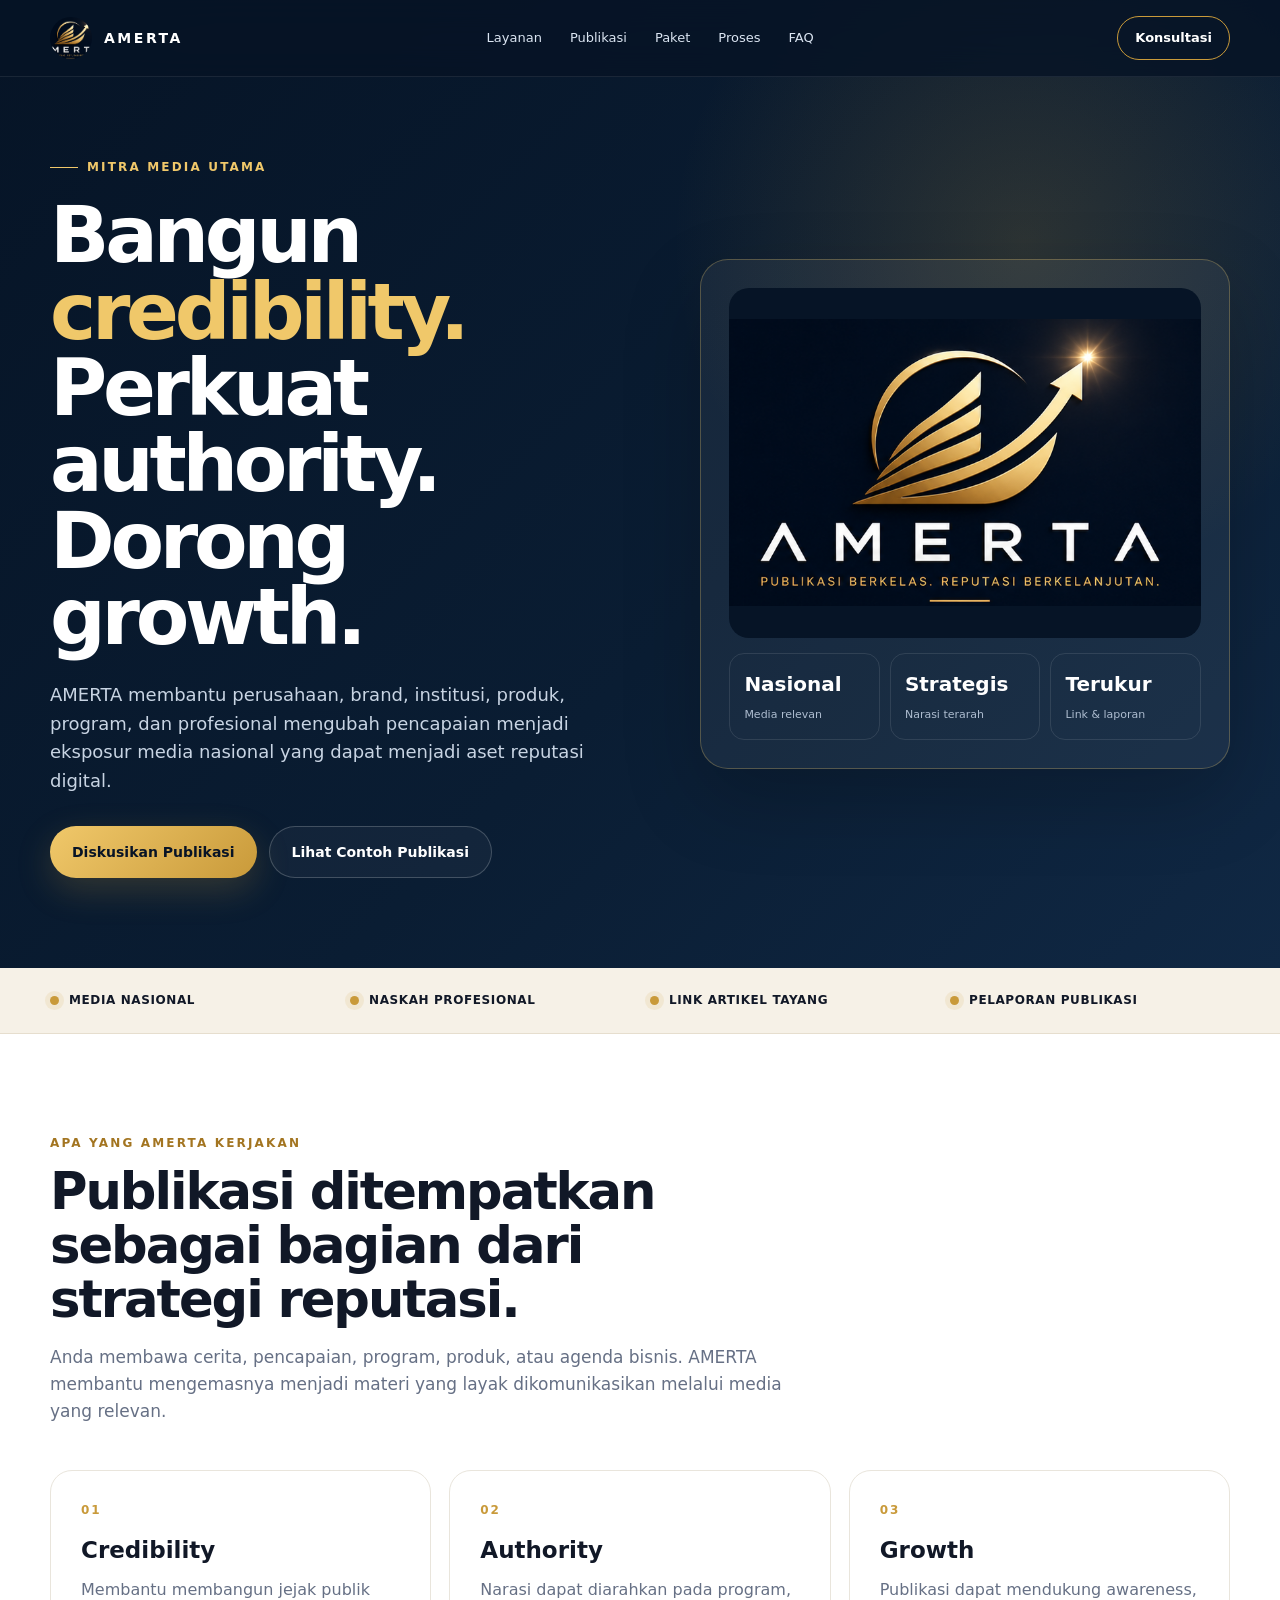
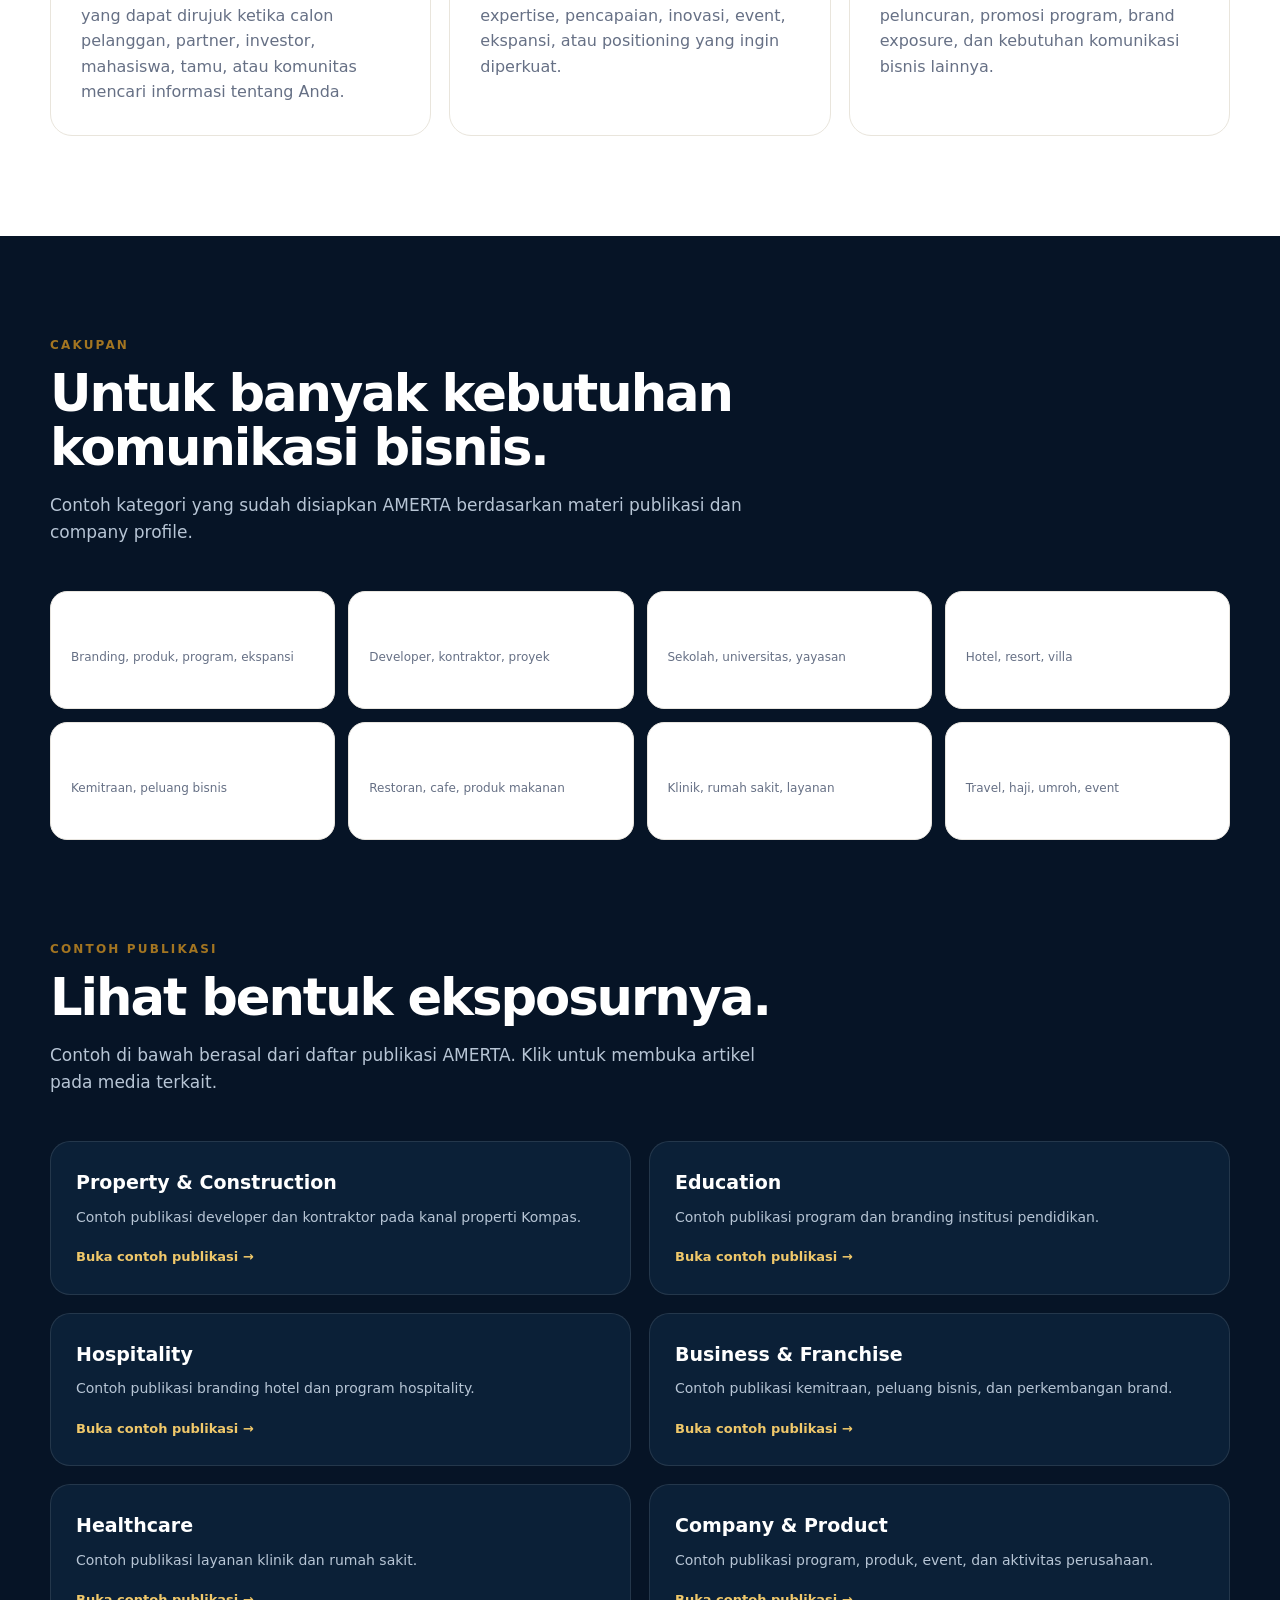
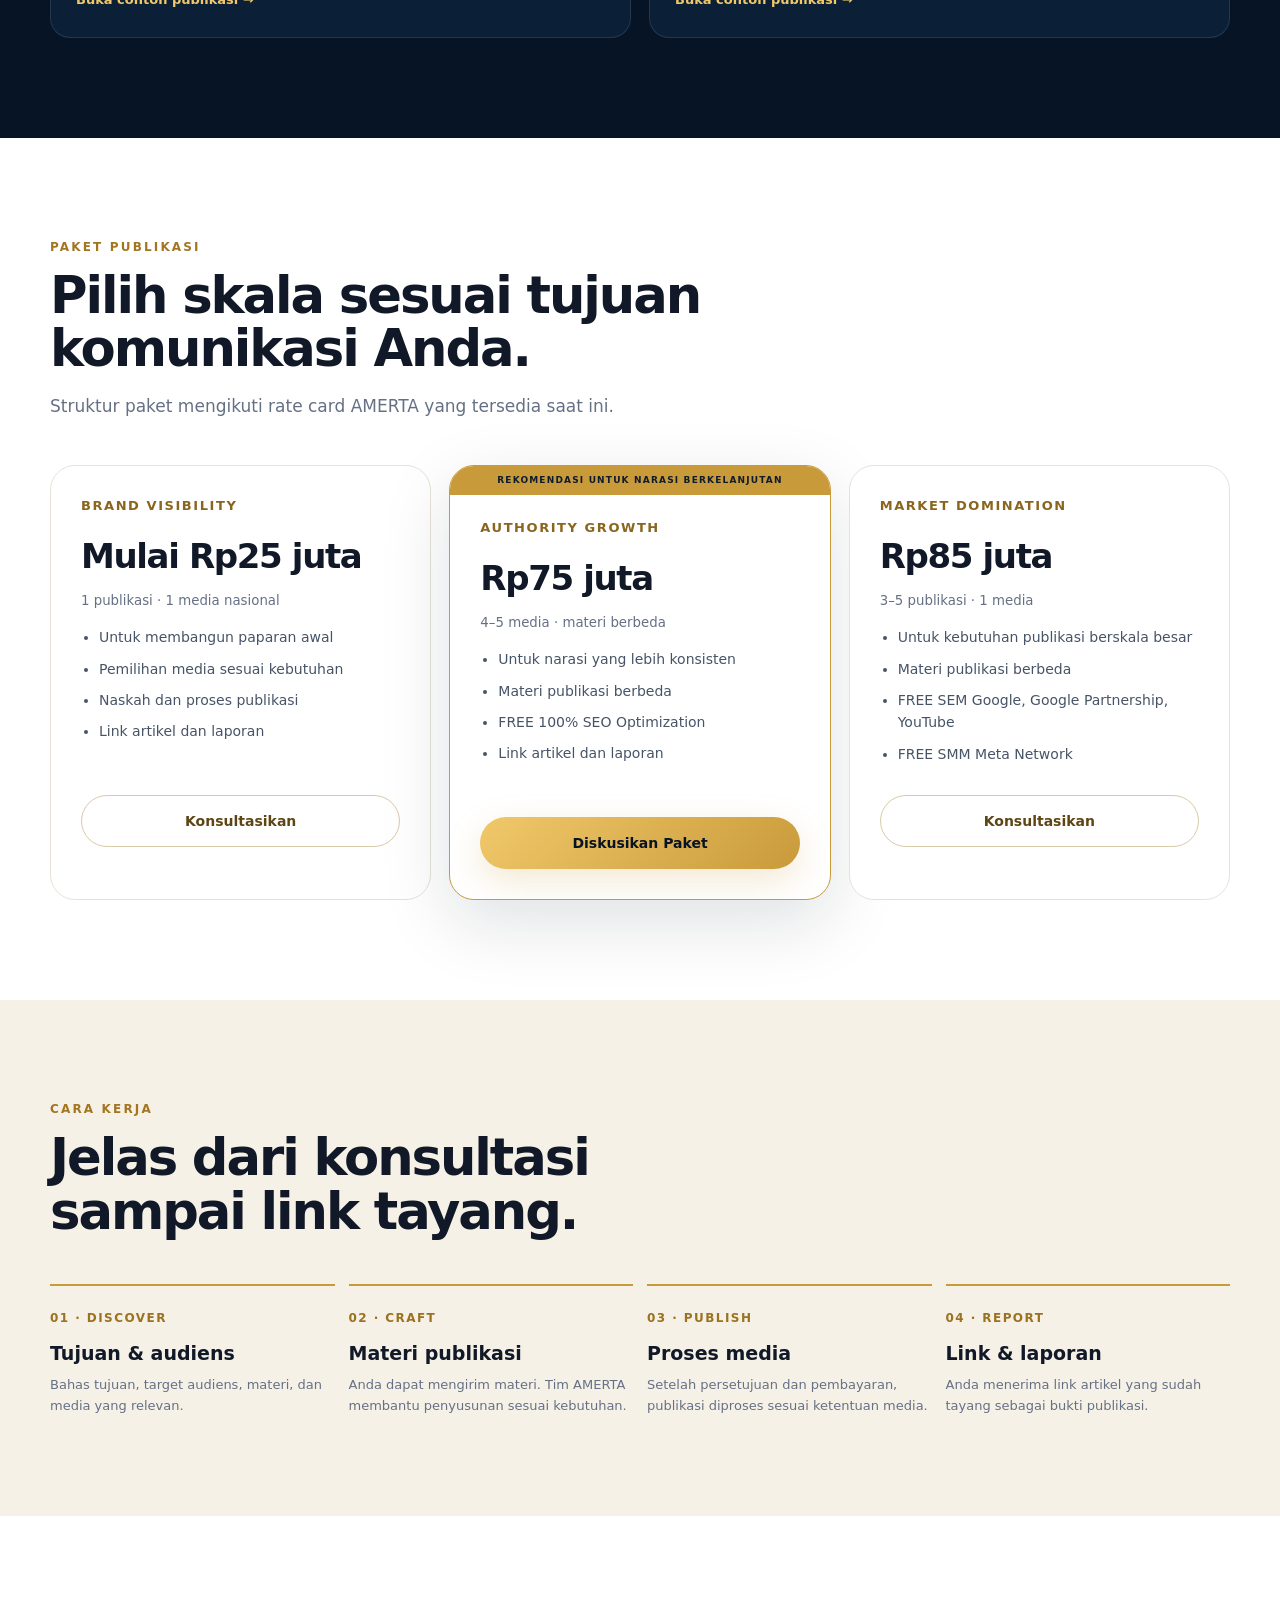
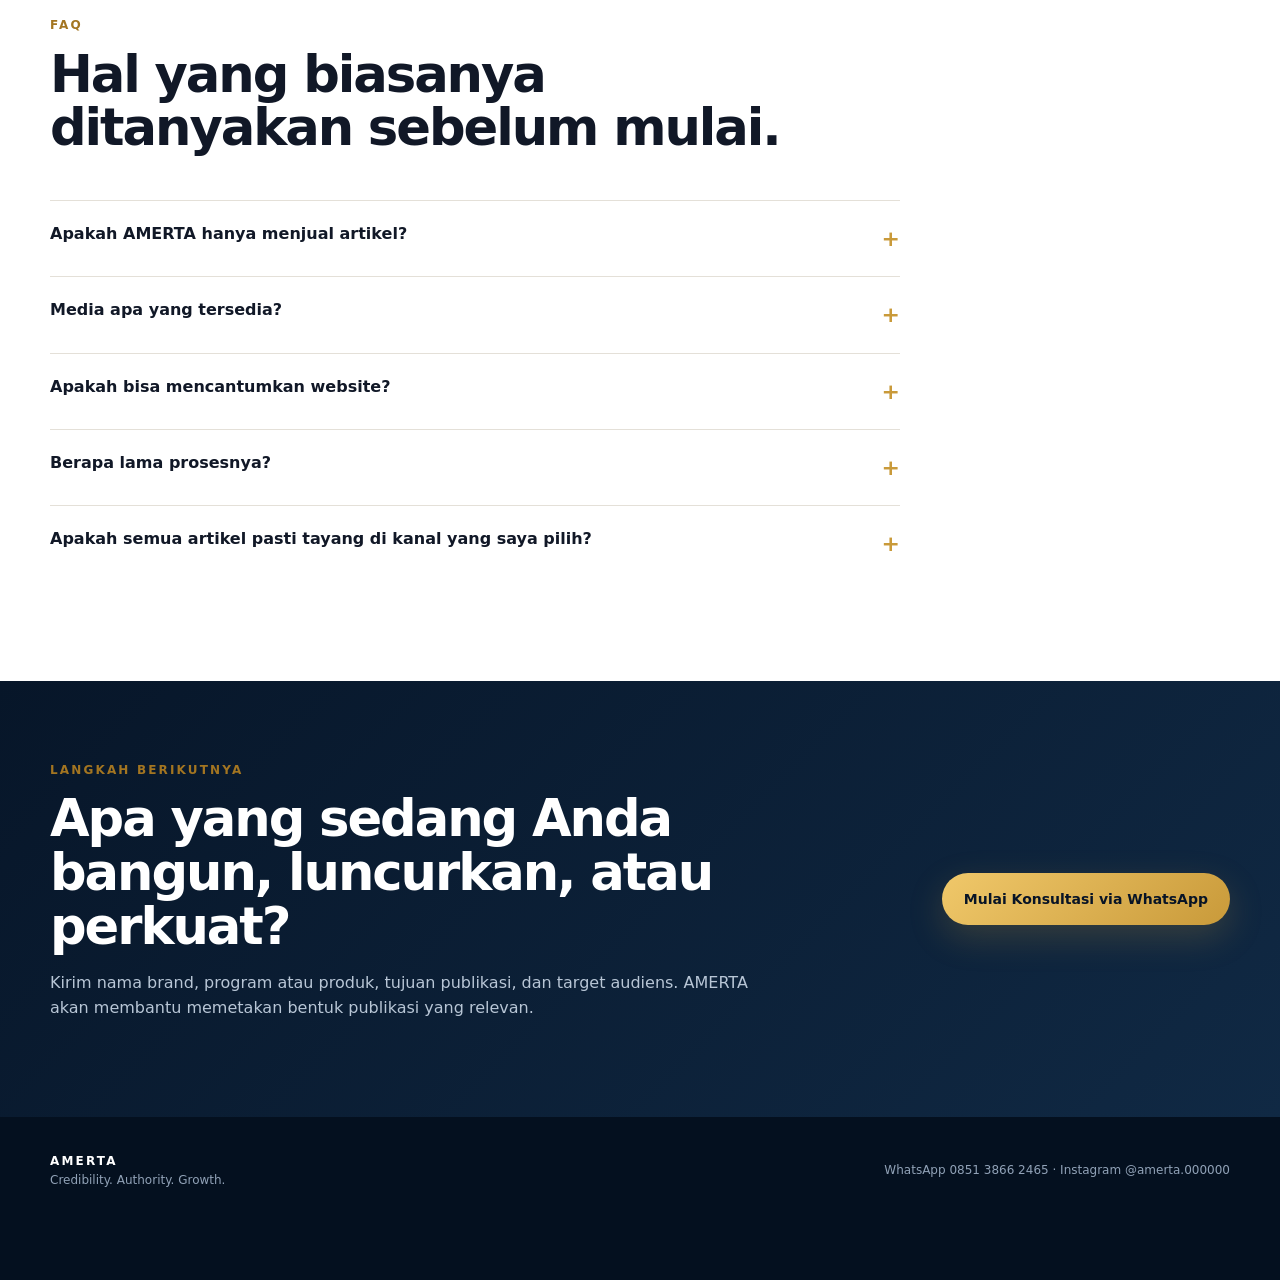
==== index.html @ 13a8c9bc "Update index.html" ====
<!doctype html>
<html lang="id">
<head>
  <meta charset="utf-8">
  <meta name="viewport" content="width=device-width, initial-scale=1">
  <meta name="theme-color" content="#061426">
  <meta name="description" content="AMERTA membantu perusahaan, brand, institusi, dan profesional membangun credibility, authority, dan growth melalui publikasi strategis di media nasional.">
  <title>AMERTA | Credibility. Authority. Growth.</title>
  <link rel="icon" href="/public/amerta-logo.png">
  <style>
    :root{
      --navy:#061426; --navy2:#0a1d33; --gold:#c99a3a; --gold2:#f0c86a;
      --cream:#f6f1e7; --white:#fff; --ink:#111827; --muted:#667085;
      --line:rgba(201,154,58,.25); --shadow:0 22px 70px rgba(6,20,38,.13);
      --radius:22px; --max:1180px;
    }
    *{box-sizing:border-box}
    html{scroll-behavior:smooth}
    body{margin:0;font-family:Inter,ui-sans-serif,system-ui,-apple-system,BlinkMacSystemFont,"Segoe UI",sans-serif;color:var(--ink);background:#fff;line-height:1.6}
    a{text-decoration:none;color:inherit}
    img{max-width:100%;display:block}
    .container{width:min(calc(100% - 40px),var(--max));margin:auto}
    .nav{position:fixed;z-index:50;top:0;left:0;right:0;background:rgba(6,20,38,.84);backdrop-filter:blur(16px);border-bottom:1px solid rgba(255,255,255,.08)}
    .navin{height:76px;display:flex;align-items:center;justify-content:space-between}
    .brand{display:flex;align-items:center;gap:12px;color:#fff;font-weight:800;letter-spacing:.18em;font-size:14px}
    .brand img{width:42px;height:42px;object-fit:cover;object-position:center;border-radius:50%}
    .navlinks{display:flex;gap:28px;color:#dbe5f2;font-size:13px}
    .navlinks a:hover{color:var(--gold2)}
    .navcta{padding:11px 17px;border:1px solid var(--gold);color:#fff;border-radius:999px;font-size:13px;font-weight:700}
    .hero{padding:150px 0 90px;background:
      radial-gradient(circle at 80% 25%,rgba(201,154,58,.18),transparent 28%),
      linear-gradient(135deg,#061426 0%,#0a1d33 58%,#102844 100%);color:#fff;overflow:hidden}
    .hero-grid{display:grid;grid-template-columns:1.05fr .95fr;gap:65px;align-items:center}
    .eyebrow{display:inline-flex;align-items:center;gap:9px;color:var(--gold2);font-size:12px;letter-spacing:.18em;text-transform:uppercase;font-weight:800}
    .eyebrow:before{content:"";width:28px;height:1px;background:var(--gold2)}
    h1{font-size:clamp(44px,6.2vw,78px);line-height:.98;letter-spacing:-.055em;margin:20px 0 25px;max-width:780px}
    .hero h1 span{color:var(--gold2)}
    .lead{font-size:18px;color:#c8d4e3;max-width:650px;margin:0 0 30px}
    .actions{display:flex;flex-wrap:wrap;gap:12px}
    .btn{display:inline-flex;align-items:center;justify-content:center;min-height:52px;padding:0 22px;border-radius:999px;font-weight:800;font-size:14px;transition:.2s transform,.2s box-shadow}
    .btn:hover{transform:translateY(-2px)}
    .btn-gold{background:linear-gradient(135deg,#f0c86a,#c99a3a);color:#081426;box-shadow:0 12px 35px rgba(201,154,58,.22)}
    .btn-outline{border:1px solid rgba(255,255,255,.2);color:#fff;background:rgba(255,255,255,.04)}
    .hero-card{border:1px solid rgba(240,200,106,.28);background:rgba(255,255,255,.055);border-radius:28px;padding:28px;box-shadow:0 30px 80px rgba(0,0,0,.2)}
    .hero-card img{width:100%;height:350px;object-fit:contain;object-position:center;border-radius:20px;background:#061426}
    .mini-proof{display:grid;grid-template-columns:repeat(3,1fr);gap:10px;margin-top:15px}
    .mini-proof div{border:1px solid rgba(255,255,255,.1);border-radius:15px;padding:14px}
    .mini-proof strong{display:block;font-size:20px;color:#fff}
    .mini-proof span{font-size:11px;color:#aebdd0}
    .trust{background:var(--cream);border-bottom:1px solid #e6dece}
    .trustin{display:grid;grid-template-columns:repeat(4,1fr);gap:20px;padding:23px 0}
    .trustitem{display:flex;gap:10px;align-items:center;font-size:12px;font-weight:800;letter-spacing:.05em;text-transform:uppercase}
    .dot{width:9px;height:9px;border-radius:50%;background:var(--gold);box-shadow:0 0 0 5px rgba(201,154,58,.12)}
    section{padding:100px 0}
    .section-head{max-width:740px;margin-bottom:45px}
    .kicker{font-size:12px;color:#a37521;letter-spacing:.18em;text-transform:uppercase;font-weight:900}
    h2{font-size:clamp(34px,4vw,56px);line-height:1.05;letter-spacing:-.04em;margin:12px 0 16px}
    .section-head p{color:var(--muted);font-size:17px}
    .dark{background:var(--navy);color:#fff}
    .dark .section-head p{color:#b7c5d5}
    .pillars{display:grid;grid-template-columns:repeat(3,1fr);gap:18px}
    .pillar{padding:30px;border:1px solid #e9e5dc;border-radius:var(--radius);background:#fff}
    .dark .pillar{background:#0b2037;border-color:rgba(255,255,255,.09)}
    .num{font-size:12px;color:var(--gold);font-weight:900;letter-spacing:.16em}
    .pillar h3{font-size:23px;margin:12px 0 8px}
    .pillar p{color:var(--muted);margin:0}
    .dark .pillar p{color:#b7c5d5}
    .sector-grid{display:grid;grid-template-columns:repeat(4,1fr);gap:13px}
    .sector{padding:20px;border:1px solid #e8e5df;border-radius:17px;background:#fff;min-height:118px}
    .sector strong{display:block;margin-bottom:5px}
    .sector span{font-size:12px;color:var(--muted)}
    .proof-grid{display:grid;grid-template-columns:1fr 1fr;gap:18px}
    .proof{border:1px solid rgba(255,255,255,.1);background:#0b2037;border-radius:20px;padding:25px}
    .proof h3{margin:0 0 8px;font-size:19px}
    .proof p{color:#b7c5d5;font-size:14px;margin:0 0 15px}
    .proof a{color:var(--gold2);font-size:13px;font-weight:800}
    .package-grid{display:grid;grid-template-columns:repeat(3,1fr);gap:18px;align-items:stretch}
    .package{border:1px solid #e6e2d8;border-radius:25px;padding:30px;background:#fff;position:relative;overflow:hidden}
    .package.featured{border:1px solid var(--gold);box-shadow:var(--shadow)}
    .package.featured:before{content:"REKOMENDASI UNTUK NARASI BERKELANJUTAN";position:absolute;top:0;right:0;left:0;text-align:center;background:var(--gold);color:#101c2c;padding:7px;font-size:9px;letter-spacing:.13em;font-weight:900}
    .package.featured .package-top{padding-top:22px}
    .package-name{font-size:13px;font-weight:900;letter-spacing:.12em;text-transform:uppercase;color:#8a651d}
    .price{font-size:34px;font-weight:900;letter-spacing:-.04em;margin:12px 0 3px}
    .package small{color:var(--muted)}
    .package ul{padding-left:18px;color:#475467;font-size:14px;min-height:155px}
    .package li{margin:9px 0}
    .package .btn{width:100%}
    .process{display:grid;grid-template-columns:repeat(4,1fr);gap:14px}
    .step{border-top:2px solid var(--gold);padding-top:18px}
    .step b{font-size:12px;color:#9b721f;letter-spacing:.12em}
    .step h3{font-size:19px;margin:9px 0 6px}
    .step p{font-size:13px;color:var(--muted);margin:0}
    .faq{max-width:850px}
    details{border-top:1px solid #e4e0d8;padding:20px 0}
    summary{cursor:pointer;font-weight:800;list-style:none;display:flex;justify-content:space-between;gap:20px}
    summary:after{content:"+";color:var(--gold);font-size:22px}
    details[open] summary:after{content:"−"}
    details p{color:var(--muted);font-size:14px;max-width:760px}
    .cta{padding:80px 0;background:linear-gradient(135deg,#071629,#102944);color:#fff}
    .cta-box{display:flex;justify-content:space-between;gap:30px;align-items:center}
    .cta h2{max-width:720px;margin-bottom:10px}
    .cta p{color:#b8c6d6;max-width:700px}
    footer{background:#04101f;color:#91a2b7;padding:35px 0 90px;font-size:12px}
    .footerin{display:flex;justify-content:space-between;gap:20px;align-items:center}
    .footer-brand{color:#fff;font-weight:900;letter-spacing:.18em}
    .mobile-cta{display:none}
    @media(max-width:900px){
      .navlinks{display:none}.hero-grid{grid-template-columns:1fr}.hero-card{max-width:650px}
      .trustin{grid-template-columns:repeat(2,1fr)}.pillars,.package-grid{grid-template-columns:1fr}
      .sector-grid{grid-template-columns:repeat(2,1fr)}.process{grid-template-columns:repeat(2,1fr)}
      .proof-grid{grid-template-columns:1fr}.cta-box{display:block}.cta .btn{margin-top:18px}
      .mobile-cta{display:flex;position:fixed;bottom:14px;left:14px;right:14px;z-index:60}
      .mobile-cta .btn{width:100%}.navcta{display:none}
    }
    @media(max-width:520px){
      .container{width:min(calc(100% - 28px),var(--max))}.hero{padding-top:125px}
      h1{font-size:45px}.lead{font-size:16px}.trustin,.sector-grid,.process{grid-template-columns:1fr}
      section{padding:75px 0}.mini-proof{grid-template-columns:1fr}.hero-card img{height:270px}
    }
  </style>
</head>
<body>
  <header class="nav">
    <div class="container navin">
      <a class="brand" href="#top"><img src="/public/amerta-logo.png" alt="AMERTA">AMERTA</a>
      <nav class="navlinks">
        <a href="#layanan">Layanan</a><a href="#bukti">Publikasi</a><a href="#paket">Paket</a><a href="#proses">Proses</a><a href="#faq">FAQ</a>
      </nav>
      <a class="navcta" href="https://wa.me/6285138662465?text=Halo%20AMERTA%2C%20saya%20ingin%20konsultasi%20publikasi." target="_blank" rel="noopener">Konsultasi</a>
    </div>
  </header>

  <main id="top">
    <section class="hero">
      <div class="container hero-grid">
        <div>
          <div class="eyebrow">Mitra Media Utama</div>
          <h1>Bangun <span>credibility.</span><br>Perkuat authority.<br>Dorong growth.</h1>
          <p class="lead">AMERTA membantu perusahaan, brand, institusi, produk, program, dan profesional mengubah pencapaian menjadi eksposur media nasional yang dapat menjadi aset reputasi digital.</p>
          <div class="actions">
            <a class="btn btn-gold" href="https://wa.me/6285138662465?text=Halo%20AMERTA%2C%20saya%20ingin%20mendiskusikan%20kebutuhan%20publikasi%20kami." target="_blank" rel="noopener">Diskusikan Publikasi</a>
            <a class="btn btn-outline" href="#bukti">Lihat Contoh Publikasi</a>
          </div>
        </div>
        <div class="hero-card">
          <img src="/public/amerta-logo.png" alt="Logo AMERTA">
          <div class="mini-proof">
            <div><strong>Nasional</strong><span>Media relevan</span></div>
            <div><strong>Strategis</strong><span>Narasi terarah</span></div>
            <div><strong>Terukur</strong><span>Link & laporan</span></div>
          </div>
        </div>
      </div>
    </section>

    <div class="trust">
      <div class="container trustin">
        <div class="trustitem"><span class="dot"></span>Media nasional</div>
        <div class="trustitem"><span class="dot"></span>Naskah profesional</div>
        <div class="trustitem"><span class="dot"></span>Link artikel tayang</div>
        <div class="trustitem"><span class="dot"></span>Pelaporan publikasi</div>
      </div>
    </div>

    <section id="layanan">
      <div class="container">
        <div class="section-head">
          <div class="kicker">Apa yang AMERTA kerjakan</div>
          <h2>Publikasi ditempatkan sebagai bagian dari strategi reputasi.</h2>
          <p>Anda membawa cerita, pencapaian, program, produk, atau agenda bisnis. AMERTA membantu mengemasnya menjadi materi yang layak dikomunikasikan melalui media yang relevan.</p>
        </div>
        <div class="pillars">
          <article class="pillar"><div class="num">01</div><h3>Credibility</h3><p>Membantu membangun jejak publik yang dapat dirujuk ketika calon pelanggan, partner, investor, mahasiswa, tamu, atau komunitas mencari informasi tentang Anda.</p></article>
          <article class="pillar"><div class="num">02</div><h3>Authority</h3><p>Narasi dapat diarahkan pada program, expertise, pencapaian, inovasi, event, ekspansi, atau positioning yang ingin diperkuat.</p></article>
          <article class="pillar"><div class="num">03</div><h3>Growth</h3><p>Publikasi dapat mendukung awareness, peluncuran, promosi program, brand exposure, dan kebutuhan komunikasi bisnis lainnya.</p></article>
        </div>
      </div>
    </section>

    <section class="dark">
      <div class="container">
        <div class="section-head">
          <div class="kicker">Cakupan</div>
          <h2>Untuk banyak kebutuhan komunikasi bisnis.</h2>
          <p>Contoh kategori yang sudah disiapkan AMERTA berdasarkan materi publikasi dan company profile.</p>
        </div>
        <div class="sector-grid">
          <div class="sector"><strong>Perusahaan & Brand</strong><span>Branding, produk, program, ekspansi</span></div>
          <div class="sector"><strong>Properti</strong><span>Developer, kontraktor, proyek</span></div>
          <div class="sector"><strong>Pendidikan</strong><span>Sekolah, universitas, yayasan</span></div>
          <div class="sector"><strong>Hospitality</strong><span>Hotel, resort, villa</span></div>
          <div class="sector"><strong>Franchise</strong><span>Kemitraan, peluang bisnis</span></div>
          <div class="sector"><strong>F&B</strong><span>Restoran, cafe, produk makanan</span></div>
          <div class="sector"><strong>Healthcare</strong><span>Klinik, rumah sakit, layanan</span></div>
          <div class="sector"><strong>Travel & Organizer</strong><span>Travel, haji, umroh, event</span></div>
        </div>
      </div>
    </section>

    <section id="bukti" class="dark" style="padding-top:0">
      <div class="container">
        <div class="section-head">
          <div class="kicker">Contoh publikasi</div>
          <h2>Lihat bentuk eksposurnya.</h2>
          <p>Contoh di bawah berasal dari daftar publikasi AMERTA. Klik untuk membuka artikel pada media terkait.</p>
        </div>
        <div class="proof-grid">
          <article class="proof"><h3>Property & Construction</h3><p>Contoh publikasi developer dan kontraktor pada kanal properti Kompas.</p><a href="https://www.kompas.com/properti/read/2026/05/18/160000521/hk-bangun-rsud-di-kota-tual-maluku-usung-konsep-modern-minimalis" target="_blank" rel="noopener">Buka contoh publikasi →</a></article>
          <article class="proof"><h3>Education</h3><p>Contoh publikasi program dan branding institusi pendidikan.</p><a href="https://www.kompas.com/edu/read/2026/07/28/155249571/siapkan-talenta-digital-masa-depan-binus-university-perluas-program-ai-ke" target="_blank" rel="noopener">Buka contoh publikasi →</a></article>
          <article class="proof"><h3>Hospitality</h3><p>Contoh publikasi branding hotel dan program hospitality.</p><a href="https://travel.kompas.com/read/2026/05/10/155137527/pengalaman-staycation-di-mercure-jakarta-grogol-tarif-rp-780000-an" target="_blank" rel="noopener">Buka contoh publikasi →</a></article>
          <article class="proof"><h3>Business & Franchise</h3><p>Contoh publikasi kemitraan, peluang bisnis, dan perkembangan brand.</p><a href="https://biz.kompas.com/read/2025/11/07/125817528/lion-parcel-buka-kemitraan-untuk-calon-pengusaha-logistik" target="_blank" rel="noopener">Buka contoh publikasi →</a></article>
          <article class="proof"><h3>Healthcare</h3><p>Contoh publikasi layanan klinik dan rumah sakit.</p><a href="https://health.kompas.com/read/2026/05/15/202117268/dentalogy-surabaya-sediakan-layanan-gigi-lengkap-berteknologi-modern" target="_blank" rel="noopener">Buka contoh publikasi →</a></article>
          <article class="proof"><h3>Company & Product</h3><p>Contoh publikasi program, produk, event, dan aktivitas perusahaan.</p><a href="https://www.kompas.com/homey/read/2026/05/26/155512476/modena-resmikan-lima-gerai-home-center" target="_blank" rel="noopener">Buka contoh publikasi →</a></article>
        </div>
      </div>
    </section>

    <section id="paket">
      <div class="container">
        <div class="section-head">
          <div class="kicker">Paket publikasi</div>
          <h2>Pilih skala sesuai tujuan komunikasi Anda.</h2>
          <p>Struktur paket mengikuti rate card AMERTA yang tersedia saat ini.</p>
        </div>
        <div class="package-grid">
          <article class="package">
            <div class="package-top"><div class="package-name">Brand Visibility</div><div class="price">Mulai Rp25 juta</div><small>1 publikasi · 1 media nasional</small></div>
            <ul><li>Untuk membangun paparan awal</li><li>Pemilihan media sesuai kebutuhan</li><li>Naskah dan proses publikasi</li><li>Link artikel dan laporan</li></ul>
            <a class="btn btn-outline" style="border-color:#d9caa9;color:#5e4515" href="https://wa.me/6285138662465?text=Saya%20tertarik%20Brand%20Visibility." target="_blank" rel="noopener">Konsultasikan</a>
          </article>
          <article class="package featured">
            <div class="package-top"><div class="package-name">Authority Growth</div><div class="price">Rp75 juta</div><small>4–5 media · materi berbeda</small></div>
            <ul><li>Untuk narasi yang lebih konsisten</li><li>Materi publikasi berbeda</li><li>FREE 100% SEO Optimization</li><li>Link artikel dan laporan</li></ul>
            <a class="btn btn-gold" href="https://wa.me/6285138662465?text=Saya%20tertarik%20Authority%20Growth." target="_blank" rel="noopener">Diskusikan Paket</a>
          </article>
          <article class="package">
            <div class="package-top"><div class="package-name">Market Domination</div><div class="price">Rp85 juta</div><small>3–5 publikasi · 1 media</small></div>
            <ul><li>Untuk kebutuhan publikasi berskala besar</li><li>Materi publikasi berbeda</li><li>FREE SEM Google, Google Partnership, YouTube</li><li>FREE SMM Meta Network</li></ul>
            <a class="btn btn-outline" style="border-color:#d9caa9;color:#5e4515" href="https://wa.me/6285138662465?text=Saya%20tertarik%20Market%20Domination." target="_blank" rel="noopener">Konsultasikan</a>
          </article>
        </div>
      </div>
    </section>

    <section id="proses" style="background:var(--cream)">
      <div class="container">
        <div class="section-head">
          <div class="kicker">Cara kerja</div>
          <h2>Jelas dari konsultasi sampai link tayang.</h2>
        </div>
        <div class="process">
          <div class="step"><b>01 · DISCOVER</b><h3>Tujuan & audiens</h3><p>Bahas tujuan, target audiens, materi, dan media yang relevan.</p></div>
          <div class="step"><b>02 · CRAFT</b><h3>Materi publikasi</h3><p>Anda dapat mengirim materi. Tim AMERTA membantu penyusunan sesuai kebutuhan.</p></div>
          <div class="step"><b>03 · PUBLISH</b><h3>Proses media</h3><p>Setelah persetujuan dan pembayaran, publikasi diproses sesuai ketentuan media.</p></div>
          <div class="step"><b>04 · REPORT</b><h3>Link & laporan</h3><p>Anda menerima link artikel yang sudah tayang sebagai bukti publikasi.</p></div>
        </div>
      </div>
    </section>

    <section id="faq">
      <div class="container">
        <div class="section-head">
          <div class="kicker">FAQ</div>
          <h2>Hal yang biasanya ditanyakan sebelum mulai.</h2>
        </div>
        <div class="faq">
          <details><summary>Apakah AMERTA hanya menjual artikel?</summary><p>AMERTA memosisikan publikasi sebagai bagian dari komunikasi reputasi. Materinya dapat berupa branding, program, produk, event, pencapaian, informasi institusi, promosi, atau kebutuhan komunikasi lain yang sesuai ketentuan media.</p></details>
          <details><summary>Media apa yang tersedia?</summary><p>Daftar AMERTA mencakup jaringan media nasional seperti Kompas, Kontan, Tribun, Sonora, dan berbagai kanal tematik. Pemilihan media mengikuti kebutuhan bisnis, target audiens, serta ketentuan media.</p></details>
          <details><summary>Apakah bisa mencantumkan website?</summary><p>Bisa menyertakan website sesuai ketentuan media masing-masing.</p></details>
          <details><summary>Berapa lama prosesnya?</summary><p>Materi artikel dari klien tercantum 1–7 hari kerja pada ketentuan AMERTA. Jika penyusunan dilakukan oleh AMERTA, waktunya mengikuti antrean dan kebutuhan materi.</p></details>
          <details><summary>Apakah semua artikel pasti tayang di kanal yang saya pilih?</summary><p>Publikasi mengikuti kesepakatan, ketersediaan, dan ketentuan media. Untuk Kompas.com, penempatan kanal mengikuti ketentuan media, termasuk kanal bisnis, tekno, advertorial, dan kanal terkait.</p></details>
        </div>
      </div>
    </section>

    <section class="cta">
      <div class="container cta-box">
        <div>
          <div class="kicker">Langkah berikutnya</div>
          <h2>Apa yang sedang Anda bangun, luncurkan, atau perkuat?</h2>
          <p>Kirim nama brand, program atau produk, tujuan publikasi, dan target audiens. AMERTA akan membantu memetakan bentuk publikasi yang relevan.</p>
        </div>
        <a class="btn btn-gold" href="https://wa.me/6285138662465?text=Halo%20AMERTA%2C%20saya%20ingin%20memetakan%20kebutuhan%20publikasi.%20Berikut%20detailnya%3A" target="_blank" rel="noopener">Mulai Konsultasi via WhatsApp</a>
      </div>
    </section>
  </main>

  <footer>
    <div class="container footerin">
      <div><div class="footer-brand">AMERTA</div><div>Credibility. Authority. Growth.</div></div>
      <div>WhatsApp 0851 3866 2465 · Instagram @amerta.000000</div>
    </div>
  </footer>

  <div class="mobile-cta"><a class="btn btn-gold" href="https://wa.me/6285138662465?text=Halo%20AMERTA%2C%20saya%20ingin%20konsultasi%20publikasi." target="_blank" rel="noopener">Konsultasi Publikasi via WhatsApp</a></div>
</body>
</html>
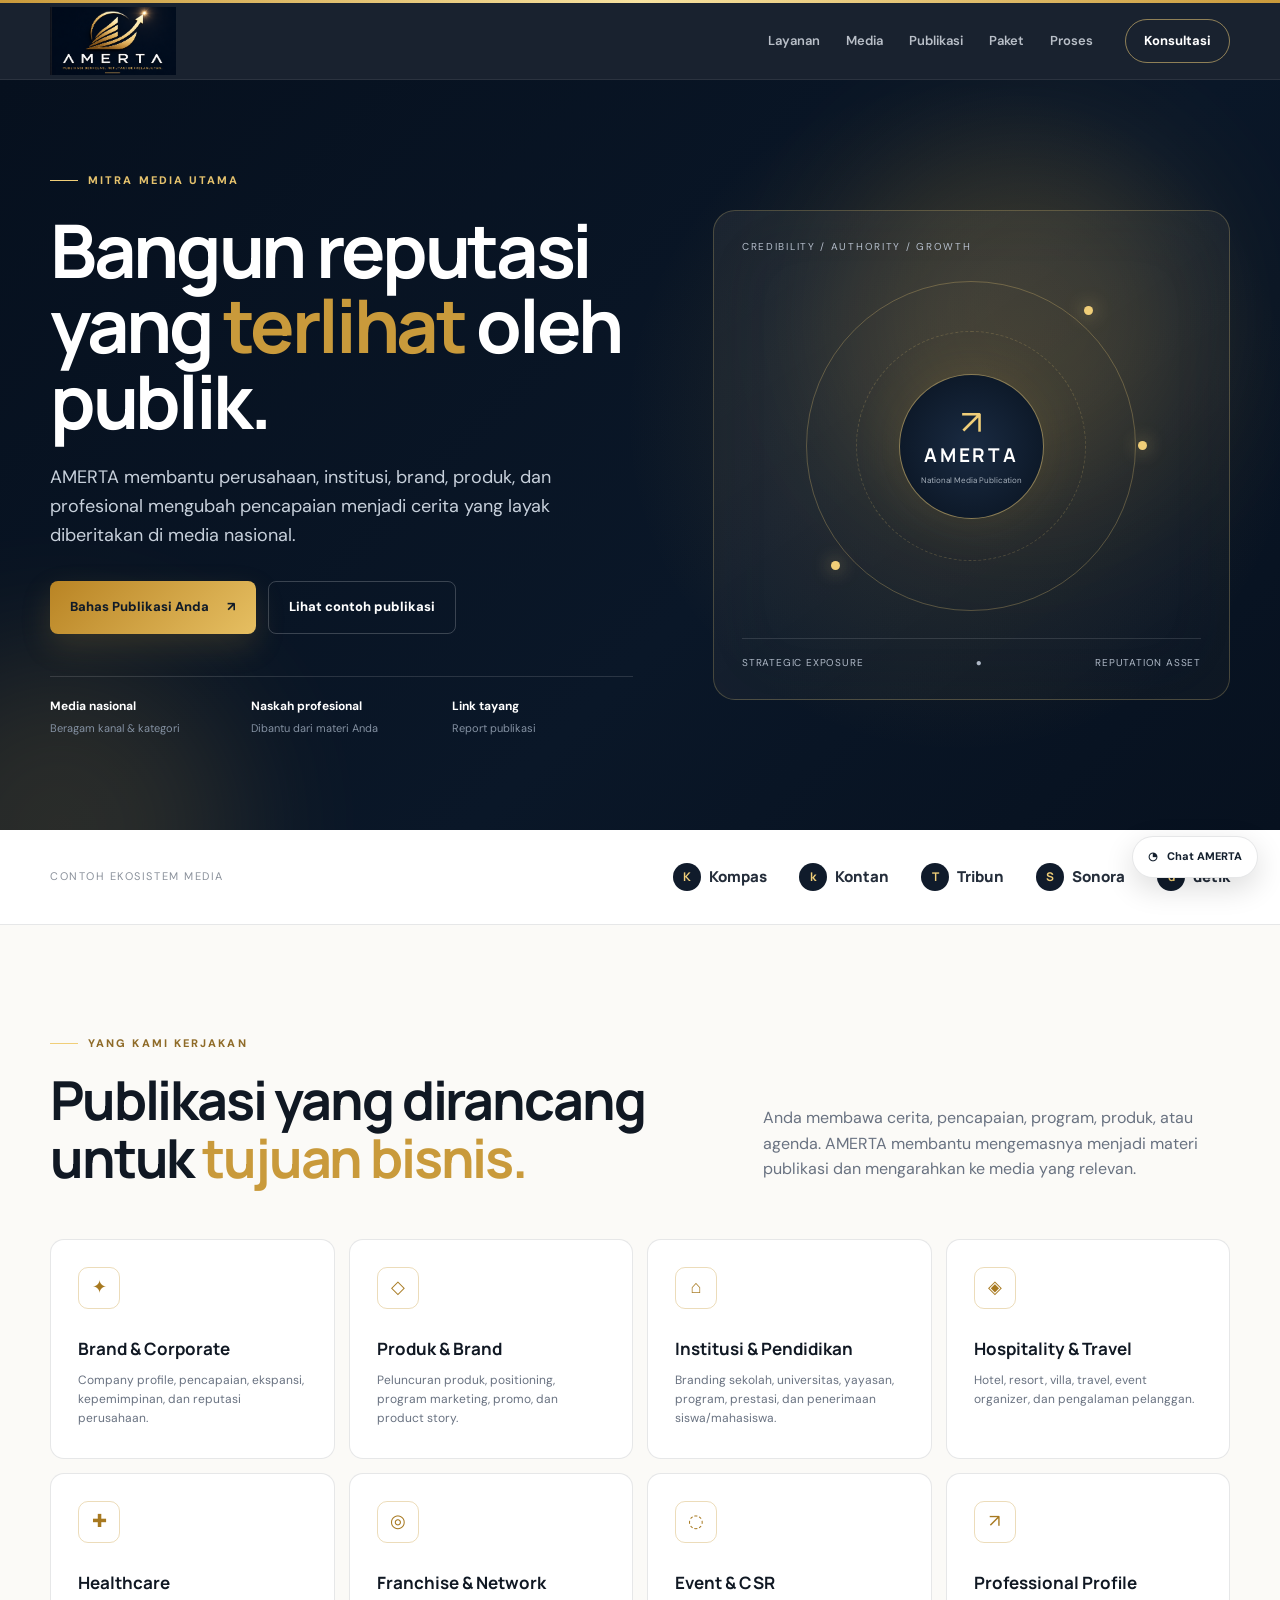
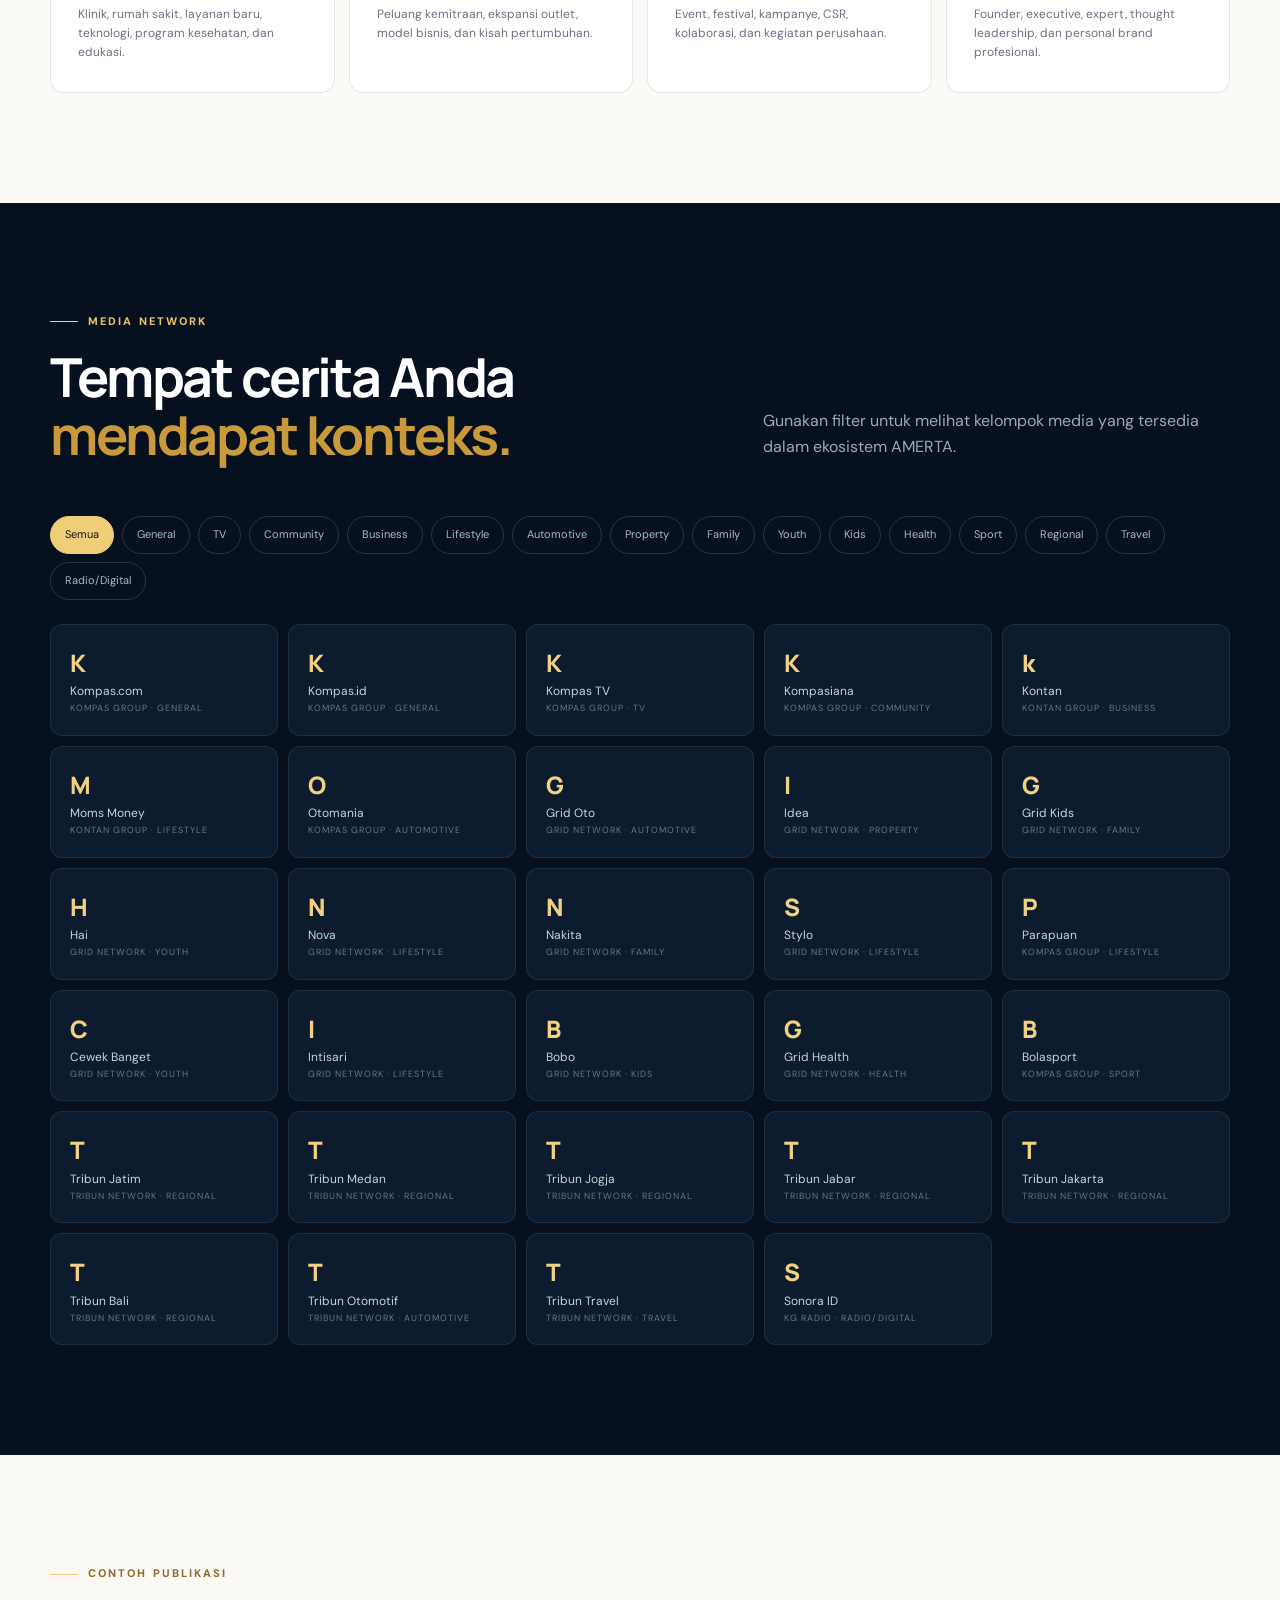
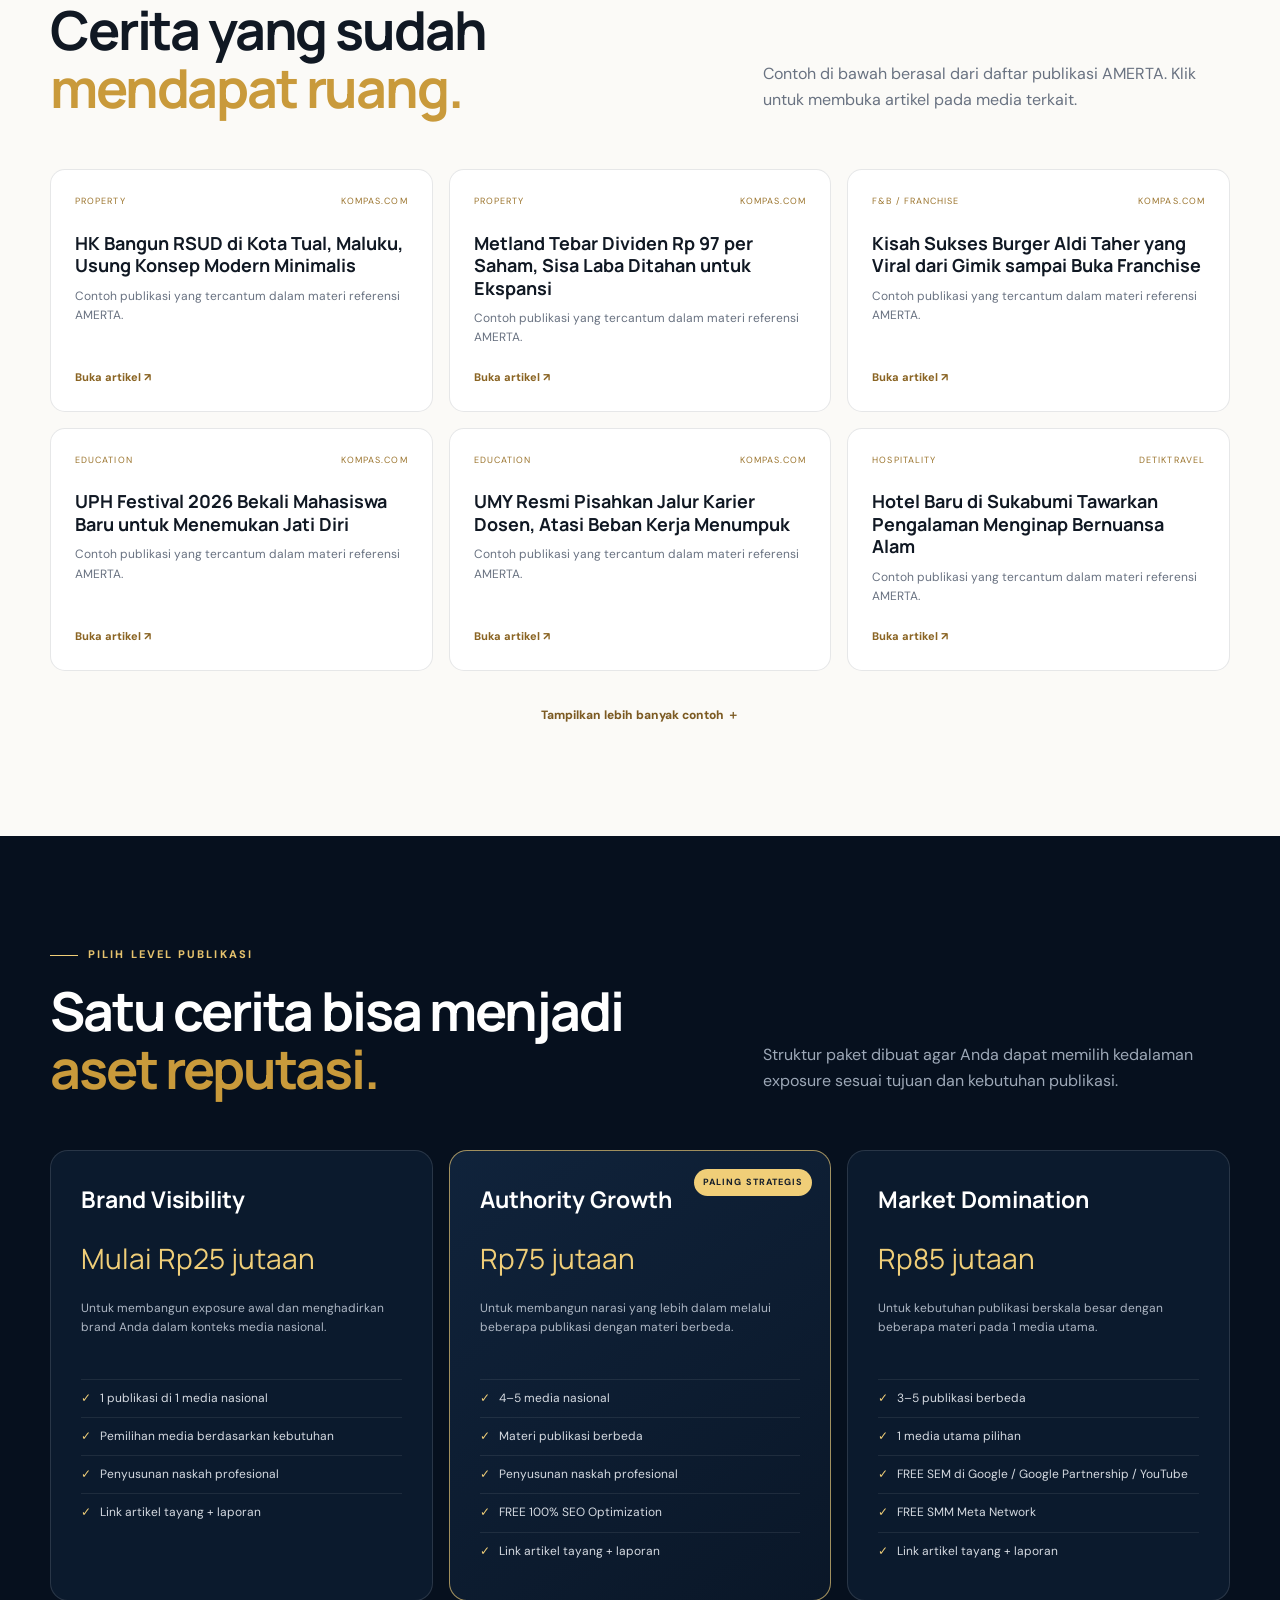
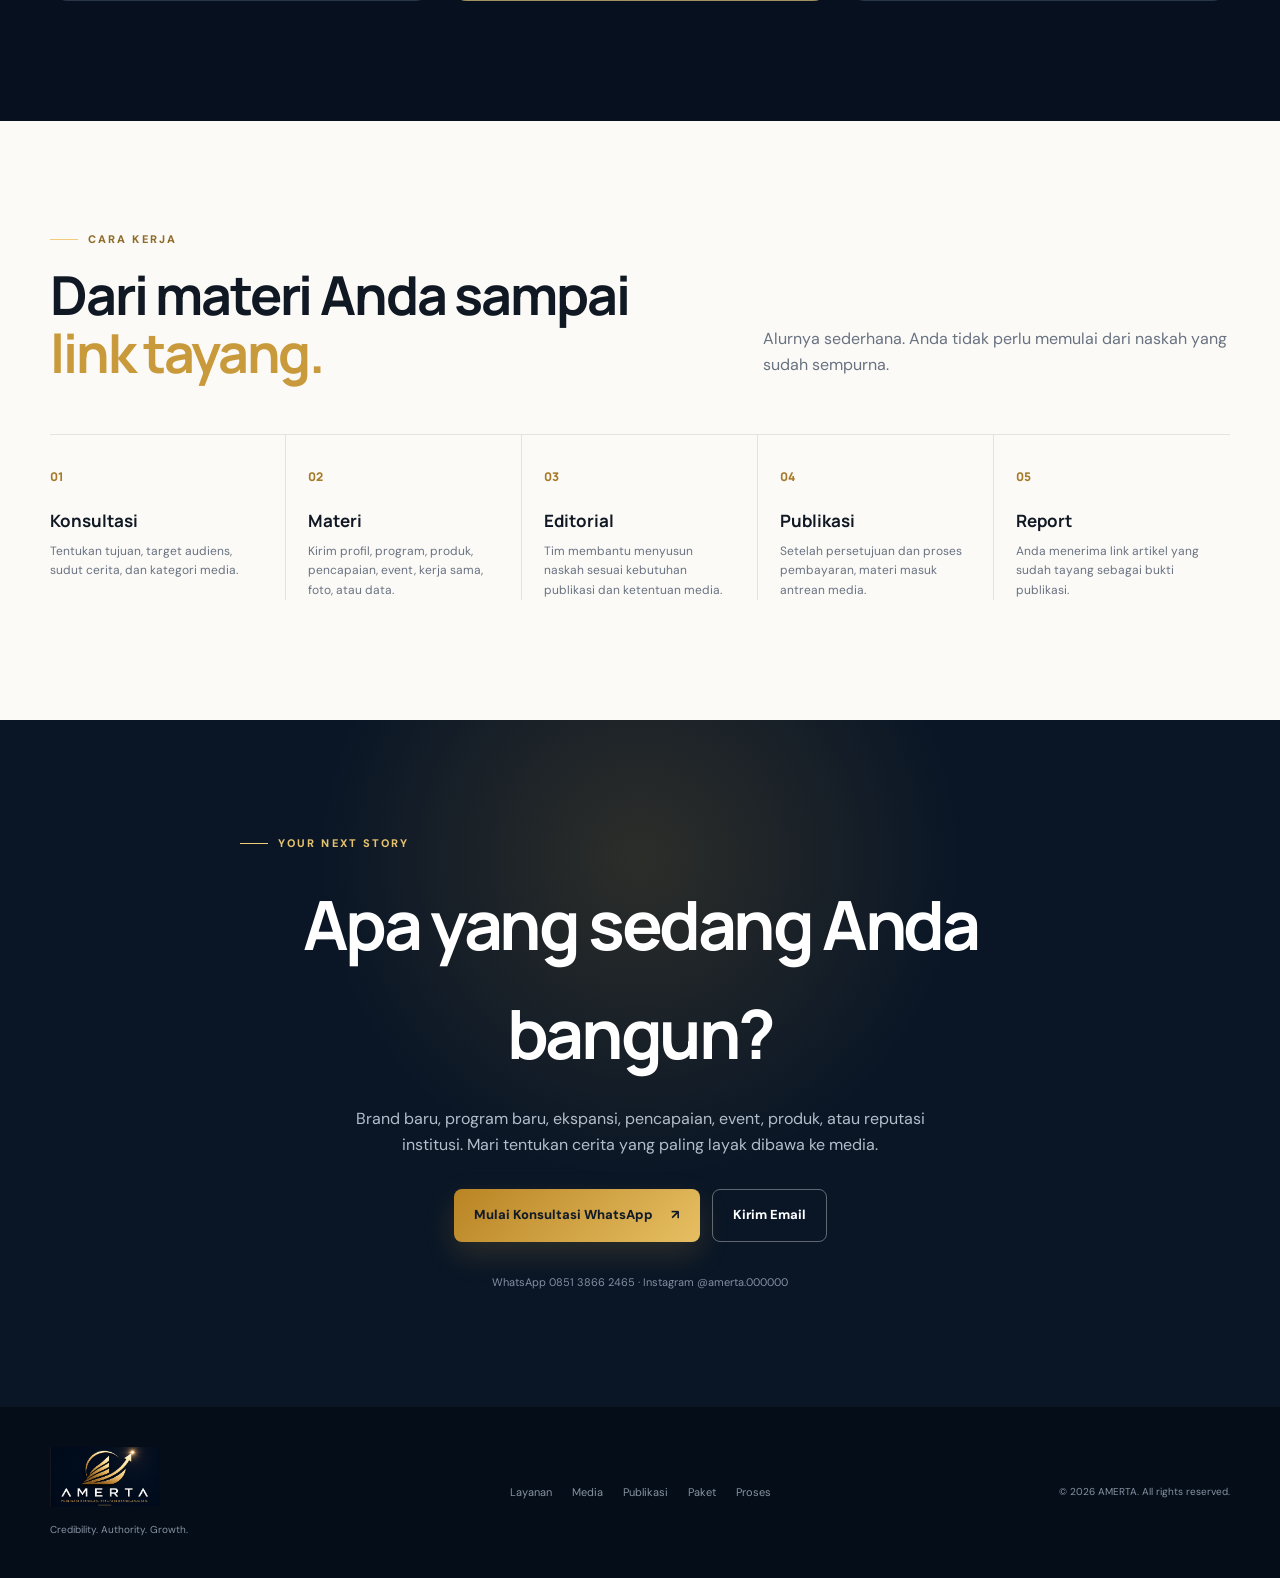
==== commit 6e110395: "Add files via upload" ====
--- a/index.html
+++ b/index.html
@@ -3,295 +3,208 @@
 <head>
   <meta charset="utf-8">
   <meta name="viewport" content="width=device-width, initial-scale=1">
-  <meta name="theme-color" content="#061426">
-  <meta name="description" content="AMERTA membantu perusahaan, brand, institusi, dan profesional membangun credibility, authority, dan growth melalui publikasi strategis di media nasional.">
+  <meta name="theme-color" content="#07111f">
+  <meta name="description" content="AMERTA membantu perusahaan, institusi, brand, produk, dan profesional membangun credibility, authority, dan growth melalui publikasi media nasional.">
   <title>AMERTA | Credibility. Authority. Growth.</title>
-  <link rel="icon" href="/public/amerta-logo.png">
-  <style>
-    :root{
-      --navy:#061426; --navy2:#0a1d33; --gold:#c99a3a; --gold2:#f0c86a;
-      --cream:#f6f1e7; --white:#fff; --ink:#111827; --muted:#667085;
-      --line:rgba(201,154,58,.25); --shadow:0 22px 70px rgba(6,20,38,.13);
-      --radius:22px; --max:1180px;
-    }
-    *{box-sizing:border-box}
-    html{scroll-behavior:smooth}
-    body{margin:0;font-family:Inter,ui-sans-serif,system-ui,-apple-system,BlinkMacSystemFont,"Segoe UI",sans-serif;color:var(--ink);background:#fff;line-height:1.6}
-    a{text-decoration:none;color:inherit}
-    img{max-width:100%;display:block}
-    .container{width:min(calc(100% - 40px),var(--max));margin:auto}
-    .nav{position:fixed;z-index:50;top:0;left:0;right:0;background:rgba(6,20,38,.84);backdrop-filter:blur(16px);border-bottom:1px solid rgba(255,255,255,.08)}
-    .navin{height:76px;display:flex;align-items:center;justify-content:space-between}
-    .brand{display:flex;align-items:center;gap:12px;color:#fff;font-weight:800;letter-spacing:.18em;font-size:14px}
-    .brand img{width:42px;height:42px;object-fit:cover;object-position:center;border-radius:50%}
-    .navlinks{display:flex;gap:28px;color:#dbe5f2;font-size:13px}
-    .navlinks a:hover{color:var(--gold2)}
-    .navcta{padding:11px 17px;border:1px solid var(--gold);color:#fff;border-radius:999px;font-size:13px;font-weight:700}
-    .hero{padding:150px 0 90px;background:
-      radial-gradient(circle at 80% 25%,rgba(201,154,58,.18),transparent 28%),
-      linear-gradient(135deg,#061426 0%,#0a1d33 58%,#102844 100%);color:#fff;overflow:hidden}
-    .hero-grid{display:grid;grid-template-columns:1.05fr .95fr;gap:65px;align-items:center}
-    .eyebrow{display:inline-flex;align-items:center;gap:9px;color:var(--gold2);font-size:12px;letter-spacing:.18em;text-transform:uppercase;font-weight:800}
-    .eyebrow:before{content:"";width:28px;height:1px;background:var(--gold2)}
-    h1{font-size:clamp(44px,6.2vw,78px);line-height:.98;letter-spacing:-.055em;margin:20px 0 25px;max-width:780px}
-    .hero h1 span{color:var(--gold2)}
-    .lead{font-size:18px;color:#c8d4e3;max-width:650px;margin:0 0 30px}
-    .actions{display:flex;flex-wrap:wrap;gap:12px}
-    .btn{display:inline-flex;align-items:center;justify-content:center;min-height:52px;padding:0 22px;border-radius:999px;font-weight:800;font-size:14px;transition:.2s transform,.2s box-shadow}
-    .btn:hover{transform:translateY(-2px)}
-    .btn-gold{background:linear-gradient(135deg,#f0c86a,#c99a3a);color:#081426;box-shadow:0 12px 35px rgba(201,154,58,.22)}
-    .btn-outline{border:1px solid rgba(255,255,255,.2);color:#fff;background:rgba(255,255,255,.04)}
-    .hero-card{border:1px solid rgba(240,200,106,.28);background:rgba(255,255,255,.055);border-radius:28px;padding:28px;box-shadow:0 30px 80px rgba(0,0,0,.2)}
-    .hero-card img{width:100%;height:350px;object-fit:contain;object-position:center;border-radius:20px;background:#061426}
-    .mini-proof{display:grid;grid-template-columns:repeat(3,1fr);gap:10px;margin-top:15px}
-    .mini-proof div{border:1px solid rgba(255,255,255,.1);border-radius:15px;padding:14px}
-    .mini-proof strong{display:block;font-size:20px;color:#fff}
-    .mini-proof span{font-size:11px;color:#aebdd0}
-    .trust{background:var(--cream);border-bottom:1px solid #e6dece}
-    .trustin{display:grid;grid-template-columns:repeat(4,1fr);gap:20px;padding:23px 0}
-    .trustitem{display:flex;gap:10px;align-items:center;font-size:12px;font-weight:800;letter-spacing:.05em;text-transform:uppercase}
-    .dot{width:9px;height:9px;border-radius:50%;background:var(--gold);box-shadow:0 0 0 5px rgba(201,154,58,.12)}
-    section{padding:100px 0}
-    .section-head{max-width:740px;margin-bottom:45px}
-    .kicker{font-size:12px;color:#a37521;letter-spacing:.18em;text-transform:uppercase;font-weight:900}
-    h2{font-size:clamp(34px,4vw,56px);line-height:1.05;letter-spacing:-.04em;margin:12px 0 16px}
-    .section-head p{color:var(--muted);font-size:17px}
-    .dark{background:var(--navy);color:#fff}
-    .dark .section-head p{color:#b7c5d5}
-    .pillars{display:grid;grid-template-columns:repeat(3,1fr);gap:18px}
-    .pillar{padding:30px;border:1px solid #e9e5dc;border-radius:var(--radius);background:#fff}
-    .dark .pillar{background:#0b2037;border-color:rgba(255,255,255,.09)}
-    .num{font-size:12px;color:var(--gold);font-weight:900;letter-spacing:.16em}
-    .pillar h3{font-size:23px;margin:12px 0 8px}
-    .pillar p{color:var(--muted);margin:0}
-    .dark .pillar p{color:#b7c5d5}
-    .sector-grid{display:grid;grid-template-columns:repeat(4,1fr);gap:13px}
-    .sector{padding:20px;border:1px solid #e8e5df;border-radius:17px;background:#fff;min-height:118px}
-    .sector strong{display:block;margin-bottom:5px}
-    .sector span{font-size:12px;color:var(--muted)}
-    .proof-grid{display:grid;grid-template-columns:1fr 1fr;gap:18px}
-    .proof{border:1px solid rgba(255,255,255,.1);background:#0b2037;border-radius:20px;padding:25px}
-    .proof h3{margin:0 0 8px;font-size:19px}
-    .proof p{color:#b7c5d5;font-size:14px;margin:0 0 15px}
-    .proof a{color:var(--gold2);font-size:13px;font-weight:800}
-    .package-grid{display:grid;grid-template-columns:repeat(3,1fr);gap:18px;align-items:stretch}
-    .package{border:1px solid #e6e2d8;border-radius:25px;padding:30px;background:#fff;position:relative;overflow:hidden}
-    .package.featured{border:1px solid var(--gold);box-shadow:var(--shadow)}
-    .package.featured:before{content:"REKOMENDASI UNTUK NARASI BERKELANJUTAN";position:absolute;top:0;right:0;left:0;text-align:center;background:var(--gold);color:#101c2c;padding:7px;font-size:9px;letter-spacing:.13em;font-weight:900}
-    .package.featured .package-top{padding-top:22px}
-    .package-name{font-size:13px;font-weight:900;letter-spacing:.12em;text-transform:uppercase;color:#8a651d}
-    .price{font-size:34px;font-weight:900;letter-spacing:-.04em;margin:12px 0 3px}
-    .package small{color:var(--muted)}
-    .package ul{padding-left:18px;color:#475467;font-size:14px;min-height:155px}
-    .package li{margin:9px 0}
-    .package .btn{width:100%}
-    .process{display:grid;grid-template-columns:repeat(4,1fr);gap:14px}
-    .step{border-top:2px solid var(--gold);padding-top:18px}
-    .step b{font-size:12px;color:#9b721f;letter-spacing:.12em}
-    .step h3{font-size:19px;margin:9px 0 6px}
-    .step p{font-size:13px;color:var(--muted);margin:0}
-    .faq{max-width:850px}
-    details{border-top:1px solid #e4e0d8;padding:20px 0}
-    summary{cursor:pointer;font-weight:800;list-style:none;display:flex;justify-content:space-between;gap:20px}
-    summary:after{content:"+";color:var(--gold);font-size:22px}
-    details[open] summary:after{content:"−"}
-    details p{color:var(--muted);font-size:14px;max-width:760px}
-    .cta{padding:80px 0;background:linear-gradient(135deg,#071629,#102944);color:#fff}
-    .cta-box{display:flex;justify-content:space-between;gap:30px;align-items:center}
-    .cta h2{max-width:720px;margin-bottom:10px}
-    .cta p{color:#b8c6d6;max-width:700px}
-    footer{background:#04101f;color:#91a2b7;padding:35px 0 90px;font-size:12px}
-    .footerin{display:flex;justify-content:space-between;gap:20px;align-items:center}
-    .footer-brand{color:#fff;font-weight:900;letter-spacing:.18em}
-    .mobile-cta{display:none}
-    @media(max-width:900px){
-      .navlinks{display:none}.hero-grid{grid-template-columns:1fr}.hero-card{max-width:650px}
-      .trustin{grid-template-columns:repeat(2,1fr)}.pillars,.package-grid{grid-template-columns:1fr}
-      .sector-grid{grid-template-columns:repeat(2,1fr)}.process{grid-template-columns:repeat(2,1fr)}
-      .proof-grid{grid-template-columns:1fr}.cta-box{display:block}.cta .btn{margin-top:18px}
-      .mobile-cta{display:flex;position:fixed;bottom:14px;left:14px;right:14px;z-index:60}
-      .mobile-cta .btn{width:100%}.navcta{display:none}
-    }
-    @media(max-width:520px){
-      .container{width:min(calc(100% - 28px),var(--max))}.hero{padding-top:125px}
-      h1{font-size:45px}.lead{font-size:16px}.trustin,.sector-grid,.process{grid-template-columns:1fr}
-      section{padding:75px 0}.mini-proof{grid-template-columns:1fr}.hero-card img{height:270px}
-    }
-  </style>
+  <link rel="icon" href="assets/amerta-logo.png">
+  <link rel="preconnect" href="https://fonts.googleapis.com">
+  <link rel="preconnect" href="https://fonts.gstatic.com" crossorigin>
+  <link href="https://fonts.googleapis.com/css2?family=DM+Sans:wght@400;500;600;700&family=Manrope:wght@500;600;700;800&display=swap" rel="stylesheet">
+  <link rel="stylesheet" href="styles.css">
 </head>
 <body>
-  <header class="nav">
-    <div class="container navin">
-      <a class="brand" href="#top"><img src="/public/amerta-logo.png" alt="AMERTA">AMERTA</a>
-      <nav class="navlinks">
-        <a href="#layanan">Layanan</a><a href="#bukti">Publikasi</a><a href="#paket">Paket</a><a href="#proses">Proses</a><a href="#faq">FAQ</a>
+  <div class="topline"></div>
+
+  <header class="site-header" id="top">
+    <div class="container nav">
+      <a class="brand" href="#top" aria-label="AMERTA home">
+        <img src="assets/amerta-logo.png" alt="AMERTA">
+      </a>
+      <nav class="desktop-nav" aria-label="Navigasi utama">
+        <a href="#layanan">Layanan</a>
+        <a href="#media">Media</a>
+        <a href="#hasil">Publikasi</a>
+        <a href="#paket">Paket</a>
+        <a href="#proses">Proses</a>
       </nav>
-      <a class="navcta" href="https://wa.me/6285138662465?text=Halo%20AMERTA%2C%20saya%20ingin%20konsultasi%20publikasi." target="_blank" rel="noopener">Konsultasi</a>
+      <a class="nav-cta" href="https://wa.me/6285138662465?text=Halo%20AMERTA%2C%20saya%20ingin%20konsultasi%20publikasi." target="_blank" rel="noopener">
+        Konsultasi
+      </a>
+      <button class="menu-btn" aria-label="Buka menu">☰</button>
+    </div>
+    <div class="mobile-nav" aria-hidden="true">
+      <a href="#layanan">Layanan</a>
+      <a href="#media">Media</a>
+      <a href="#hasil">Publikasi</a>
+      <a href="#paket">Paket</a>
+      <a href="#proses">Proses</a>
     </div>
   </header>
 
-  <main id="top">
+  <main>
     <section class="hero">
+      <div class="hero-glow glow-one"></div>
+      <div class="hero-glow glow-two"></div>
       <div class="container hero-grid">
-        <div>
-          <div class="eyebrow">Mitra Media Utama</div>
-          <h1>Bangun <span>credibility.</span><br>Perkuat authority.<br>Dorong growth.</h1>
-          <p class="lead">AMERTA membantu perusahaan, brand, institusi, produk, program, dan profesional mengubah pencapaian menjadi eksposur media nasional yang dapat menjadi aset reputasi digital.</p>
-          <div class="actions">
-            <a class="btn btn-gold" href="https://wa.me/6285138662465?text=Halo%20AMERTA%2C%20saya%20ingin%20mendiskusikan%20kebutuhan%20publikasi%20kami." target="_blank" rel="noopener">Diskusikan Publikasi</a>
-            <a class="btn btn-outline" href="#bukti">Lihat Contoh Publikasi</a>
+        <div class="hero-copy">
+          <div class="eyebrow"><span></span> MITRA MEDIA UTAMA</div>
+          <h1>Bangun reputasi yang <em>terlihat</em> oleh publik.</h1>
+          <p class="hero-lead">AMERTA membantu perusahaan, institusi, brand, produk, dan profesional mengubah pencapaian menjadi cerita yang layak diberitakan di media nasional.</p>
+          <div class="hero-actions">
+            <a class="btn btn-gold" href="https://wa.me/6285138662465?text=Halo%20AMERTA%2C%20saya%20ingin%20membahas%20publikasi%20untuk%20brand%20saya." target="_blank" rel="noopener">Bahas Publikasi Anda <span>↗</span></a>
+            <a class="btn btn-ghost" href="#hasil">Lihat contoh publikasi</a>
+          </div>
+          <div class="trust-row">
+            <div><strong>Media nasional</strong><span>Beragam kanal & kategori</span></div>
+            <div><strong>Naskah profesional</strong><span>Dibantu dari materi Anda</span></div>
+            <div><strong>Link tayang</strong><span>Report publikasi</span></div>
           </div>
         </div>
         <div class="hero-card">
-          <img src="/public/amerta-logo.png" alt="Logo AMERTA">
-          <div class="mini-proof">
-            <div><strong>Nasional</strong><span>Media relevan</span></div>
-            <div><strong>Strategis</strong><span>Narasi terarah</span></div>
-            <div><strong>Terukur</strong><span>Link & laporan</span></div>
-          </div>
-        </div>
-      </div>
-    </section>
-
-    <div class="trust">
-      <div class="container trustin">
-        <div class="trustitem"><span class="dot"></span>Media nasional</div>
-        <div class="trustitem"><span class="dot"></span>Naskah profesional</div>
-        <div class="trustitem"><span class="dot"></span>Link artikel tayang</div>
-        <div class="trustitem"><span class="dot"></span>Pelaporan publikasi</div>
-      </div>
-    </div>
-
-    <section id="layanan">
+          <div class="card-kicker">CREDIBILITY / AUTHORITY / GROWTH</div>
+          <div class="orbit">
+            <div class="orbit-ring"></div>
+            <div class="orbit-ring ring-2"></div>
+            <div class="orbit-core">
+              <span class="arrow">↗</span>
+              <b>AMERTA</b>
+              <small>National Media Publication</small>
+            </div>
+            <span class="orb-dot dot-a"></span>
+            <span class="orb-dot dot-b"></span>
+            <span class="orb-dot dot-c"></span>
+          </div>
+          <div class="card-bottom">
+            <span>Strategic exposure</span>
+            <span>●</span>
+            <span>Reputation asset</span>
+          </div>
+        </div>
+      </div>
+    </section>
+
+    <section class="proof-strip">
+      <div class="container proof-inner">
+        <span>Contoh ekosistem media</span>
+        <div class="media-mini"><b>K</b> Kompas</div>
+        <div class="media-mini"><b>k</b> Kontan</div>
+        <div class="media-mini"><b>T</b> Tribun</div>
+        <div class="media-mini"><b>S</b> Sonora</div>
+        <div class="media-mini"><b>d</b> detik</div>
+      </div>
+    </section>
+
+    <section class="section" id="layanan">
       <div class="container">
         <div class="section-head">
-          <div class="kicker">Apa yang AMERTA kerjakan</div>
-          <h2>Publikasi ditempatkan sebagai bagian dari strategi reputasi.</h2>
-          <p>Anda membawa cerita, pencapaian, program, produk, atau agenda bisnis. AMERTA membantu mengemasnya menjadi materi yang layak dikomunikasikan melalui media yang relevan.</p>
-        </div>
-        <div class="pillars">
-          <article class="pillar"><div class="num">01</div><h3>Credibility</h3><p>Membantu membangun jejak publik yang dapat dirujuk ketika calon pelanggan, partner, investor, mahasiswa, tamu, atau komunitas mencari informasi tentang Anda.</p></article>
-          <article class="pillar"><div class="num">02</div><h3>Authority</h3><p>Narasi dapat diarahkan pada program, expertise, pencapaian, inovasi, event, ekspansi, atau positioning yang ingin diperkuat.</p></article>
-          <article class="pillar"><div class="num">03</div><h3>Growth</h3><p>Publikasi dapat mendukung awareness, peluncuran, promosi program, brand exposure, dan kebutuhan komunikasi bisnis lainnya.</p></article>
-        </div>
-      </div>
-    </section>
-
-    <section class="dark">
+          <div>
+            <div class="eyebrow dark"><span></span> YANG KAMI KERJAKAN</div>
+            <h2>Publikasi yang dirancang untuk <em>tujuan bisnis.</em></h2>
+          </div>
+          <p>Anda membawa cerita, pencapaian, program, produk, atau agenda. AMERTA membantu mengemasnya menjadi materi publikasi dan mengarahkan ke media yang relevan.</p>
+        </div>
+        <div class="service-grid" id="serviceGrid"></div>
+      </div>
+    </section>
+
+    <section class="dark-section" id="media">
+      <div class="container">
+        <div class="section-head dark-head">
+          <div>
+            <div class="eyebrow"><span></span> MEDIA NETWORK</div>
+            <h2>Tempat cerita Anda <em>mendapat konteks.</em></h2>
+          </div>
+          <p>Gunakan filter untuk melihat kelompok media yang tersedia dalam ekosistem AMERTA.</p>
+        </div>
+        <div class="media-filter" id="mediaFilter"></div>
+        <div class="media-grid" id="mediaGrid"></div>
+      </div>
+    </section>
+
+    <section class="section case-section" id="hasil">
       <div class="container">
         <div class="section-head">
-          <div class="kicker">Cakupan</div>
-          <h2>Untuk banyak kebutuhan komunikasi bisnis.</h2>
-          <p>Contoh kategori yang sudah disiapkan AMERTA berdasarkan materi publikasi dan company profile.</p>
-        </div>
-        <div class="sector-grid">
-          <div class="sector"><strong>Perusahaan & Brand</strong><span>Branding, produk, program, ekspansi</span></div>
-          <div class="sector"><strong>Properti</strong><span>Developer, kontraktor, proyek</span></div>
-          <div class="sector"><strong>Pendidikan</strong><span>Sekolah, universitas, yayasan</span></div>
-          <div class="sector"><strong>Hospitality</strong><span>Hotel, resort, villa</span></div>
-          <div class="sector"><strong>Franchise</strong><span>Kemitraan, peluang bisnis</span></div>
-          <div class="sector"><strong>F&B</strong><span>Restoran, cafe, produk makanan</span></div>
-          <div class="sector"><strong>Healthcare</strong><span>Klinik, rumah sakit, layanan</span></div>
-          <div class="sector"><strong>Travel & Organizer</strong><span>Travel, haji, umroh, event</span></div>
-        </div>
-      </div>
-    </section>
-
-    <section id="bukti" class="dark" style="padding-top:0">
+          <div>
+            <div class="eyebrow dark"><span></span> CONTOH PUBLIKASI</div>
+            <h2>Cerita yang sudah <em>mendapat ruang.</em></h2>
+          </div>
+          <p>Contoh di bawah berasal dari daftar publikasi AMERTA. Klik untuk membuka artikel pada media terkait.</p>
+        </div>
+        <div class="case-grid" id="caseGrid"></div>
+        <div class="center-action">
+          <button class="text-btn" id="loadMoreCases">Tampilkan lebih banyak contoh <span>＋</span></button>
+        </div>
+      </div>
+    </section>
+
+    <section class="dark-section package-section" id="paket">
+      <div class="container">
+        <div class="section-head dark-head">
+          <div>
+            <div class="eyebrow"><span></span> PILIH LEVEL PUBLIKASI</div>
+            <h2>Satu cerita bisa menjadi <em>aset reputasi.</em></h2>
+          </div>
+          <p>Struktur paket dibuat agar Anda dapat memilih kedalaman exposure sesuai tujuan dan kebutuhan publikasi.</p>
+        </div>
+        <div class="package-grid" id="packageGrid"></div>
+      </div>
+    </section>
+
+    <section class="section process-section" id="proses">
       <div class="container">
         <div class="section-head">
-          <div class="kicker">Contoh publikasi</div>
-          <h2>Lihat bentuk eksposurnya.</h2>
-          <p>Contoh di bawah berasal dari daftar publikasi AMERTA. Klik untuk membuka artikel pada media terkait.</p>
-        </div>
-        <div class="proof-grid">
-          <article class="proof"><h3>Property & Construction</h3><p>Contoh publikasi developer dan kontraktor pada kanal properti Kompas.</p><a href="https://www.kompas.com/properti/read/2026/05/18/160000521/hk-bangun-rsud-di-kota-tual-maluku-usung-konsep-modern-minimalis" target="_blank" rel="noopener">Buka contoh publikasi →</a></article>
-          <article class="proof"><h3>Education</h3><p>Contoh publikasi program dan branding institusi pendidikan.</p><a href="https://www.kompas.com/edu/read/2026/07/28/155249571/siapkan-talenta-digital-masa-depan-binus-university-perluas-program-ai-ke" target="_blank" rel="noopener">Buka contoh publikasi →</a></article>
-          <article class="proof"><h3>Hospitality</h3><p>Contoh publikasi branding hotel dan program hospitality.</p><a href="https://travel.kompas.com/read/2026/05/10/155137527/pengalaman-staycation-di-mercure-jakarta-grogol-tarif-rp-780000-an" target="_blank" rel="noopener">Buka contoh publikasi →</a></article>
-          <article class="proof"><h3>Business & Franchise</h3><p>Contoh publikasi kemitraan, peluang bisnis, dan perkembangan brand.</p><a href="https://biz.kompas.com/read/2025/11/07/125817528/lion-parcel-buka-kemitraan-untuk-calon-pengusaha-logistik" target="_blank" rel="noopener">Buka contoh publikasi →</a></article>
-          <article class="proof"><h3>Healthcare</h3><p>Contoh publikasi layanan klinik dan rumah sakit.</p><a href="https://health.kompas.com/read/2026/05/15/202117268/dentalogy-surabaya-sediakan-layanan-gigi-lengkap-berteknologi-modern" target="_blank" rel="noopener">Buka contoh publikasi →</a></article>
-          <article class="proof"><h3>Company & Product</h3><p>Contoh publikasi program, produk, event, dan aktivitas perusahaan.</p><a href="https://www.kompas.com/homey/read/2026/05/26/155512476/modena-resmikan-lima-gerai-home-center" target="_blank" rel="noopener">Buka contoh publikasi →</a></article>
-        </div>
-      </div>
-    </section>
-
-    <section id="paket">
-      <div class="container">
-        <div class="section-head">
-          <div class="kicker">Paket publikasi</div>
-          <h2>Pilih skala sesuai tujuan komunikasi Anda.</h2>
-          <p>Struktur paket mengikuti rate card AMERTA yang tersedia saat ini.</p>
-        </div>
-        <div class="package-grid">
-          <article class="package">
-            <div class="package-top"><div class="package-name">Brand Visibility</div><div class="price">Mulai Rp25 juta</div><small>1 publikasi · 1 media nasional</small></div>
-            <ul><li>Untuk membangun paparan awal</li><li>Pemilihan media sesuai kebutuhan</li><li>Naskah dan proses publikasi</li><li>Link artikel dan laporan</li></ul>
-            <a class="btn btn-outline" style="border-color:#d9caa9;color:#5e4515" href="https://wa.me/6285138662465?text=Saya%20tertarik%20Brand%20Visibility." target="_blank" rel="noopener">Konsultasikan</a>
-          </article>
-          <article class="package featured">
-            <div class="package-top"><div class="package-name">Authority Growth</div><div class="price">Rp75 juta</div><small>4–5 media · materi berbeda</small></div>
-            <ul><li>Untuk narasi yang lebih konsisten</li><li>Materi publikasi berbeda</li><li>FREE 100% SEO Optimization</li><li>Link artikel dan laporan</li></ul>
-            <a class="btn btn-gold" href="https://wa.me/6285138662465?text=Saya%20tertarik%20Authority%20Growth." target="_blank" rel="noopener">Diskusikan Paket</a>
-          </article>
-          <article class="package">
-            <div class="package-top"><div class="package-name">Market Domination</div><div class="price">Rp85 juta</div><small>3–5 publikasi · 1 media</small></div>
-            <ul><li>Untuk kebutuhan publikasi berskala besar</li><li>Materi publikasi berbeda</li><li>FREE SEM Google, Google Partnership, YouTube</li><li>FREE SMM Meta Network</li></ul>
-            <a class="btn btn-outline" style="border-color:#d9caa9;color:#5e4515" href="https://wa.me/6285138662465?text=Saya%20tertarik%20Market%20Domination." target="_blank" rel="noopener">Konsultasikan</a>
-          </article>
-        </div>
-      </div>
-    </section>
-
-    <section id="proses" style="background:var(--cream)">
-      <div class="container">
-        <div class="section-head">
-          <div class="kicker">Cara kerja</div>
-          <h2>Jelas dari konsultasi sampai link tayang.</h2>
-        </div>
-        <div class="process">
-          <div class="step"><b>01 · DISCOVER</b><h3>Tujuan & audiens</h3><p>Bahas tujuan, target audiens, materi, dan media yang relevan.</p></div>
-          <div class="step"><b>02 · CRAFT</b><h3>Materi publikasi</h3><p>Anda dapat mengirim materi. Tim AMERTA membantu penyusunan sesuai kebutuhan.</p></div>
-          <div class="step"><b>03 · PUBLISH</b><h3>Proses media</h3><p>Setelah persetujuan dan pembayaran, publikasi diproses sesuai ketentuan media.</p></div>
-          <div class="step"><b>04 · REPORT</b><h3>Link & laporan</h3><p>Anda menerima link artikel yang sudah tayang sebagai bukti publikasi.</p></div>
-        </div>
-      </div>
-    </section>
-
-    <section id="faq">
-      <div class="container">
-        <div class="section-head">
-          <div class="kicker">FAQ</div>
-          <h2>Hal yang biasanya ditanyakan sebelum mulai.</h2>
-        </div>
-        <div class="faq">
-          <details><summary>Apakah AMERTA hanya menjual artikel?</summary><p>AMERTA memosisikan publikasi sebagai bagian dari komunikasi reputasi. Materinya dapat berupa branding, program, produk, event, pencapaian, informasi institusi, promosi, atau kebutuhan komunikasi lain yang sesuai ketentuan media.</p></details>
-          <details><summary>Media apa yang tersedia?</summary><p>Daftar AMERTA mencakup jaringan media nasional seperti Kompas, Kontan, Tribun, Sonora, dan berbagai kanal tematik. Pemilihan media mengikuti kebutuhan bisnis, target audiens, serta ketentuan media.</p></details>
-          <details><summary>Apakah bisa mencantumkan website?</summary><p>Bisa menyertakan website sesuai ketentuan media masing-masing.</p></details>
-          <details><summary>Berapa lama prosesnya?</summary><p>Materi artikel dari klien tercantum 1–7 hari kerja pada ketentuan AMERTA. Jika penyusunan dilakukan oleh AMERTA, waktunya mengikuti antrean dan kebutuhan materi.</p></details>
-          <details><summary>Apakah semua artikel pasti tayang di kanal yang saya pilih?</summary><p>Publikasi mengikuti kesepakatan, ketersediaan, dan ketentuan media. Untuk Kompas.com, penempatan kanal mengikuti ketentuan media, termasuk kanal bisnis, tekno, advertorial, dan kanal terkait.</p></details>
-        </div>
-      </div>
-    </section>
-
-    <section class="cta">
-      <div class="container cta-box">
-        <div>
-          <div class="kicker">Langkah berikutnya</div>
-          <h2>Apa yang sedang Anda bangun, luncurkan, atau perkuat?</h2>
-          <p>Kirim nama brand, program atau produk, tujuan publikasi, dan target audiens. AMERTA akan membantu memetakan bentuk publikasi yang relevan.</p>
-        </div>
-        <a class="btn btn-gold" href="https://wa.me/6285138662465?text=Halo%20AMERTA%2C%20saya%20ingin%20memetakan%20kebutuhan%20publikasi.%20Berikut%20detailnya%3A" target="_blank" rel="noopener">Mulai Konsultasi via WhatsApp</a>
+          <div>
+            <div class="eyebrow dark"><span></span> CARA KERJA</div>
+            <h2>Dari materi Anda sampai <em>link tayang.</em></h2>
+          </div>
+          <p>Alurnya sederhana. Anda tidak perlu memulai dari naskah yang sudah sempurna.</p>
+        </div>
+        <div class="timeline">
+          <div class="step"><span>01</span><h3>Konsultasi</h3><p>Tentukan tujuan, target audiens, sudut cerita, dan kategori media.</p></div>
+          <div class="step"><span>02</span><h3>Materi</h3><p>Kirim profil, program, produk, pencapaian, event, kerja sama, foto, atau data.</p></div>
+          <div class="step"><span>03</span><h3>Editorial</h3><p>Tim membantu menyusun naskah sesuai kebutuhan publikasi dan ketentuan media.</p></div>
+          <div class="step"><span>04</span><h3>Publikasi</h3><p>Setelah persetujuan dan proses pembayaran, materi masuk antrean media.</p></div>
+          <div class="step"><span>05</span><h3>Report</h3><p>Anda menerima link artikel yang sudah tayang sebagai bukti publikasi.</p></div>
+        </div>
+      </div>
+    </section>
+
+    <section class="closing">
+      <div class="closing-orb"></div>
+      <div class="container closing-inner">
+        <div class="eyebrow"><span></span> YOUR NEXT STORY</div>
+        <h2>Apa yang sedang Anda bangun?</h2>
+        <p>Brand baru, program baru, ekspansi, pencapaian, event, produk, atau reputasi institusi. Mari tentukan cerita yang paling layak dibawa ke media.</p>
+        <div class="hero-actions">
+          <a class="btn btn-gold" href="https://wa.me/6285138662465?text=Halo%20AMERTA%2C%20saya%20ingin%20konsultasi%20publikasi.%20Berikut%20profil%20bisnis%2Finstitusi%20saya%3A" target="_blank" rel="noopener">Mulai Konsultasi WhatsApp <span>↗</span></a>
+          <a class="btn btn-light" href="mailto:amerta.000000@gmail.com?subject=Konsultasi Publikasi AMERTA">Kirim Email</a>
+        </div>
+        <div class="closing-contact">WhatsApp 0851 3866 2465 · Instagram @amerta.000000</div>
       </div>
     </section>
   </main>
 
-  <footer>
-    <div class="container footerin">
-      <div><div class="footer-brand">AMERTA</div><div>Credibility. Authority. Growth.</div></div>
-      <div>WhatsApp 0851 3866 2465 · Instagram @amerta.000000</div>
+  <footer class="footer">
+    <div class="container footer-inner">
+      <div>
+        <img src="assets/amerta-logo.png" alt="AMERTA">
+        <p>Credibility. Authority. Growth.</p>
+      </div>
+      <div class="footer-links">
+        <a href="#layanan">Layanan</a>
+        <a href="#media">Media</a>
+        <a href="#hasil">Publikasi</a>
+        <a href="#paket">Paket</a>
+        <a href="#proses">Proses</a>
+      </div>
+      <div class="footer-copy">© <span id="year"></span> AMERTA. All rights reserved.</div>
     </div>
   </footer>
 
-  <div class="mobile-cta"><a class="btn btn-gold" href="https://wa.me/6285138662465?text=Halo%20AMERTA%2C%20saya%20ingin%20konsultasi%20publikasi." target="_blank" rel="noopener">Konsultasi Publikasi via WhatsApp</a></div>
+  <div class="floating-wa">
+    <a href="https://wa.me/6285138662465?text=Halo%20AMERTA%2C%20saya%20ingin%20konsultasi." target="_blank" rel="noopener" aria-label="Chat WhatsApp AMERTA">◔<span>Chat AMERTA</span></a>
+  </div>
+
+  <script src="app.js"></script>
 </body>
 </html>
--- a/styles.css
+++ b/styles.css
@@ -0,0 +1,70 @@
+:root{
+  --navy:#06101e; --navy2:#0a1728; --gold:#c99a3b; --gold2:#f0ce78;
+  --cream:#f5f2eb; --white:#fff; --ink:#101823; --muted:#697281;
+  --line:rgba(16,24,35,.10); --darkline:rgba(255,255,255,.12);
+  --shadow:0 24px 70px rgba(5,15,28,.12);
+}
+*{box-sizing:border-box}
+html{scroll-behavior:smooth}
+body{margin:0;font-family:"DM Sans",Arial,sans-serif;color:var(--ink);background:#fbfaf7;line-height:1.6}
+a{text-decoration:none;color:inherit}
+button{font:inherit}
+.container{width:min(1180px,calc(100% - 40px));margin:auto}
+.topline{height:3px;background:linear-gradient(90deg,var(--gold),#f7e2a0,var(--gold))}
+.site-header{position:sticky;top:0;z-index:20;background:rgba(6,16,30,.92);backdrop-filter:blur(16px);border-bottom:1px solid rgba(255,255,255,.08)}
+.nav{height:76px;display:flex;align-items:center;gap:32px}
+.brand{width:126px;display:block}
+.brand img{width:100%;display:block}
+.desktop-nav{margin-left:auto;display:flex;gap:26px;color:#dce2ea;font-size:13px;font-weight:600}
+.desktop-nav a{opacity:.82;transition:.2s}
+.desktop-nav a:hover{color:var(--gold2);opacity:1}
+.nav-cta{padding:11px 18px;border:1px solid rgba(240,206,120,.55);color:#fff;border-radius:999px;font-size:13px;font-weight:700}
+.menu-btn,.mobile-nav{display:none}
+.hero{position:relative;overflow:hidden;background:var(--navy);color:#fff;min-height:690px;display:flex;align-items:center}
+.hero:before{content:"";position:absolute;inset:0;background:radial-gradient(circle at 75% 45%,rgba(201,154,59,.16),transparent 32%),linear-gradient(135deg,#06101e,#0a1728 60%,#07111f)}
+.hero-glow{position:absolute;width:360px;height:360px;border-radius:50%;filter:blur(70px);opacity:.16;background:#d5a646}
+.glow-one{right:6%;top:8%}.glow-two{left:-120px;bottom:-180px}
+.hero-grid{position:relative;z-index:1;display:grid;grid-template-columns:1.06fr .94fr;gap:80px;align-items:center;padding:92px 0}
+.eyebrow{display:flex;align-items:center;gap:10px;font-size:11px;letter-spacing:.19em;font-weight:800;color:#e5c26d}
+.eyebrow span{width:28px;height:1px;background:var(--gold2);display:inline-block}
+.eyebrow.dark{color:#8f6b28}
+.hero h1{font-family:Manrope,sans-serif;font-size:clamp(46px,6vw,74px);line-height:1.02;letter-spacing:-.045em;margin:22px 0 25px;max-width:780px}
+h1 em,h2 em{font-style:normal;color:var(--gold)}
+.hero-lead{font-size:18px;color:#c7d0db;max-width:650px}
+.hero-actions{display:flex;gap:12px;flex-wrap:wrap;margin:32px 0}
+.btn{display:inline-flex;align-items:center;gap:18px;padding:15px 20px;border-radius:8px;font-size:13px;font-weight:800;transition:.22s}
+.btn-gold{background:linear-gradient(135deg,#b98424,#e6bf62);color:#111b28;box-shadow:0 12px 30px rgba(201,154,59,.18)}
+.btn-gold:hover{transform:translateY(-2px);filter:saturate(1.1)}
+.btn-ghost{border:1px solid rgba(255,255,255,.2);color:#fff}
+.btn-ghost:hover{background:rgba(255,255,255,.06)}
+.btn-light{border:1px solid rgba(255,255,255,.35);color:#fff}
+.trust-row{display:grid;grid-template-columns:repeat(3,1fr);gap:20px;border-top:1px solid rgba(255,255,255,.13);padding-top:20px;margin-top:42px}
+.trust-row strong,.trust-row span{display:block}.trust-row strong{font-size:12px}.trust-row span{font-size:11px;color:#8491a2;margin-top:4px}
+.hero-card{min-height:490px;border:1px solid rgba(240,206,120,.25);background:linear-gradient(145deg,rgba(255,255,255,.055),rgba(255,255,255,.015));border-radius:22px;padding:28px;display:flex;flex-direction:column;justify-content:space-between;box-shadow:inset 0 0 80px rgba(201,154,59,.04)}
+.card-kicker{font-size:10px;letter-spacing:.17em;color:#b5becb}
+.orbit{position:relative;width:360px;height:360px;margin:auto;display:grid;place-items:center}
+.orbit-ring{position:absolute;width:330px;height:330px;border:1px solid rgba(240,206,120,.28);border-radius:50%}
+.ring-2{width:230px;height:230px;border-style:dashed;opacity:.7}
+.orbit-core{width:145px;height:145px;border-radius:50%;background:radial-gradient(circle,#1a2b42,#08121f);border:1px solid rgba(240,206,120,.55);display:grid;place-items:center;align-content:center;box-shadow:0 0 50px rgba(201,154,59,.12)}
+.orbit-core .arrow{font-size:34px;color:var(--gold2);line-height:1}.orbit-core b{font-family:Manrope;font-size:19px;letter-spacing:.15em}.orbit-core small{font-size:8px;color:#a5afbb;margin-top:4px}
+.orb-dot{position:absolute;width:9px;height:9px;border-radius:50%;background:var(--gold2);box-shadow:0 0 18px rgba(240,206,120,.7)}.dot-a{top:40px;right:58px}.dot-b{bottom:56px;left:40px}.dot-c{top:175px;right:4px}
+.card-bottom{border-top:1px solid rgba(255,255,255,.12);padding-top:16px;display:flex;justify-content:space-between;color:#aeb8c6;font-size:10px;letter-spacing:.08em;text-transform:uppercase}
+.proof-strip{background:#fff;border-bottom:1px solid var(--line)}
+.proof-inner{min-height:94px;display:flex;align-items:center;gap:32px}.proof-inner>span{font-size:11px;text-transform:uppercase;letter-spacing:.14em;color:#8a919b;margin-right:auto}.media-mini{font-family:Manrope;font-size:15px;font-weight:800;color:#242d3a;display:flex;align-items:center;gap:8px}.media-mini b{width:28px;height:28px;border-radius:50%;display:grid;place-items:center;background:#101b2b;color:var(--gold2);font-size:12px}
+.section{padding:110px 0}.section-head{display:grid;grid-template-columns:1.15fr .85fr;gap:80px;align-items:end;margin-bottom:52px}.section-head h2{font-family:Manrope;font-size:clamp(36px,4.2vw,55px);line-height:1.08;letter-spacing:-.04em;margin:18px 0 0}.section-head>p{color:var(--muted);max-width:480px;margin:0 0 5px}
+.service-grid{display:grid;grid-template-columns:repeat(4,1fr);gap:14px}.service-card{padding:27px;border:1px solid var(--line);background:#fff;border-radius:14px;min-height:220px;transition:.25s}.service-card:hover{transform:translateY(-5px);box-shadow:var(--shadow);border-color:rgba(201,154,59,.4)}.icon-box{width:42px;height:42px;border-radius:10px;border:1px solid rgba(201,154,59,.35);display:grid;place-items:center;color:#a77920;font-size:18px;margin-bottom:26px}.service-card h3{font-family:Manrope;font-size:17px;margin:0 0 9px}.service-card p{font-size:12px;color:var(--muted);margin:0}
+.dark-section{background:var(--navy);color:#fff;padding:110px 0}.dark-head>p{color:#9da8b7}.media-filter{display:flex;gap:8px;flex-wrap:wrap;margin-bottom:24px}.filter-btn{border:1px solid rgba(255,255,255,.14);background:transparent;color:#aeb7c4;border-radius:999px;padding:9px 14px;font-size:11px;cursor:pointer}.filter-btn.active,.filter-btn:hover{color:#101820;background:var(--gold2);border-color:var(--gold2)}.media-grid{display:grid;grid-template-columns:repeat(5,1fr);gap:10px}.media-tile{background:#0c1b2e;border:1px solid rgba(255,255,255,.08);border-radius:12px;padding:19px;min-height:105px;display:flex;flex-direction:column;justify-content:space-between;transition:.2s}.media-tile:hover{border-color:rgba(240,206,120,.45);transform:translateY(-2px)}.media-mark{font-family:Manrope;font-weight:800;font-size:24px;color:#f2d180}.media-name{font-size:12px;color:#cbd2dc}.media-cat{font-size:9px;color:#687688;text-transform:uppercase;letter-spacing:.11em}
+.case-section{background:#fbfaf7}.case-grid{display:grid;grid-template-columns:repeat(3,1fr);gap:16px}.case-card{background:#fff;border:1px solid var(--line);border-radius:15px;padding:24px;display:flex;flex-direction:column;min-height:230px}.case-meta{display:flex;justify-content:space-between;gap:10px;font-size:9px;color:#9b742d;text-transform:uppercase;letter-spacing:.12em}.case-card h3{font-family:Manrope;font-size:18px;line-height:1.25;margin:23px 0 10px}.case-card p{font-size:12px;color:var(--muted);margin:0}.case-link{margin-top:auto;padding-top:22px;color:#8a6423;font-weight:800;font-size:11px}.center-action{text-align:center;margin-top:30px}.text-btn{background:none;border:0;color:#7c5a22;font-weight:800;font-size:12px;cursor:pointer}
+.package-section{padding-bottom:120px}.package-grid{display:grid;grid-template-columns:repeat(3,1fr);gap:16px}.package-card{position:relative;border:1px solid rgba(255,255,255,.12);border-radius:18px;padding:30px;background:#0b1a2d;min-height:430px}.package-card.featured{border-color:rgba(240,206,120,.65);background:linear-gradient(145deg,#10233b,#0a1728)}.package-tag{position:absolute;top:18px;right:18px;font-size:9px;letter-spacing:.12em;color:#17202b;background:var(--gold2);padding:6px 9px;border-radius:999px;font-weight:800}.package-card h3{font-family:Manrope;font-size:23px;margin:0}.package-price{font-family:Manrope;font-size:28px;color:var(--gold2);margin:18px 0}.package-card>p{color:#aeb7c4;font-size:12px;min-height:55px}.package-card ul{padding:0;margin:25px 0 0;list-style:none}.package-card li{font-size:12px;color:#d5dae1;padding:9px 0;border-top:1px solid rgba(255,255,255,.08)}.package-card li:before{content:"✓";color:var(--gold2);margin-right:9px}
+.process-section{padding-bottom:120px}.timeline{display:grid;grid-template-columns:repeat(5,1fr);gap:0;border-top:1px solid var(--line)}.step{padding:28px 22px 0;border-right:1px solid var(--line)}.step:first-child{padding-left:0}.step:last-child{border-right:0}.step>span{font-family:Manrope;color:#a77a29;font-weight:800;font-size:12px}.step h3{font-family:Manrope;margin:18px 0 8px;font-size:17px}.step p{font-size:12px;color:var(--muted);margin:0}
+.closing{position:relative;overflow:hidden;background:#0a1626;color:#fff;padding:115px 0}.closing:before{content:"";position:absolute;inset:0;background:radial-gradient(circle at 50% 20%,rgba(201,154,59,.18),transparent 38%)}.closing-inner{position:relative;text-align:center;max-width:800px}.closing h2{font-family:Manrope;font-size:clamp(40px,6vw,68px);letter-spacing:-.05em;margin:18px 0}.closing p{color:#b3becb;max-width:620px;margin:auto}.closing .hero-actions{justify-content:center}.closing-contact{font-size:11px;color:#8290a2;margin-top:26px}
+.footer{background:#050d18;color:#8793a3;padding:40px 0}.footer-inner{display:grid;grid-template-columns:1fr auto 1fr;gap:30px;align-items:center}.footer img{width:110px}.footer p{font-size:10px;margin:8px 0 0}.footer-links{display:flex;gap:20px;font-size:11px}.footer-copy{text-align:right;font-size:10px}
+.floating-wa{position:fixed;right:22px;bottom:22px;z-index:30}.floating-wa a{display:flex;align-items:center;gap:9px;background:#fff;color:#14202e;border:1px solid var(--line);box-shadow:0 10px 30px rgba(0,0,0,.14);border-radius:999px;padding:11px 15px;font-weight:800;font-size:11px}.floating-wa a:first-letter{color:#1aa76c}
+@media(max-width:900px){
+ .desktop-nav{display:none}.menu-btn{display:block;margin-left:auto;background:none;border:0;color:#fff;font-size:22px}.nav-cta{display:none}.mobile-nav{padding:0 20px 16px;display:none;flex-direction:column;gap:12px;color:#fff;font-size:13px}.mobile-nav.open{display:flex}
+ .hero-grid,.section-head{grid-template-columns:1fr;gap:35px}.hero{min-height:auto}.hero-grid{padding:75px 0}.hero-card{min-height:420px}.orbit{transform:scale(.88)}
+ .service-grid{grid-template-columns:repeat(2,1fr)}.media-grid{grid-template-columns:repeat(3,1fr)}.case-grid{grid-template-columns:repeat(2,1fr)}.package-grid{grid-template-columns:1fr}.timeline{grid-template-columns:1fr 1fr;border-top:0}.step{border-top:1px solid var(--line);padding:25px 18px}.step:first-child{padding-left:18px}.proof-inner{gap:16px;flex-wrap:wrap;padding:20px 0}.proof-inner>span{width:100%;margin:0}.footer-inner{grid-template-columns:1fr}.footer-copy{text-align:left}
+}
+@media(max-width:560px){
+ .container{width:min(100% - 28px,1180px)}.nav{height:68px}.brand{width:106px}.hero h1{font-size:45px}.hero-lead{font-size:16px}.trust-row{grid-template-columns:1fr}.hero-card{min-height:350px;padding:20px}.orbit{transform:scale(.68);margin:-20px auto}.section,.dark-section{padding:78px 0}.service-grid,.media-grid,.case-grid{grid-template-columns:1fr}.section-head{margin-bottom:34px}.section-head h2{font-size:38px}.package-card{min-height:auto}.timeline{grid-template-columns:1fr}.floating-wa a span{display:none}.floating-wa a{width:48px;height:48px;justify-content:center;padding:0}.footer-links{flex-wrap:wrap}
+}
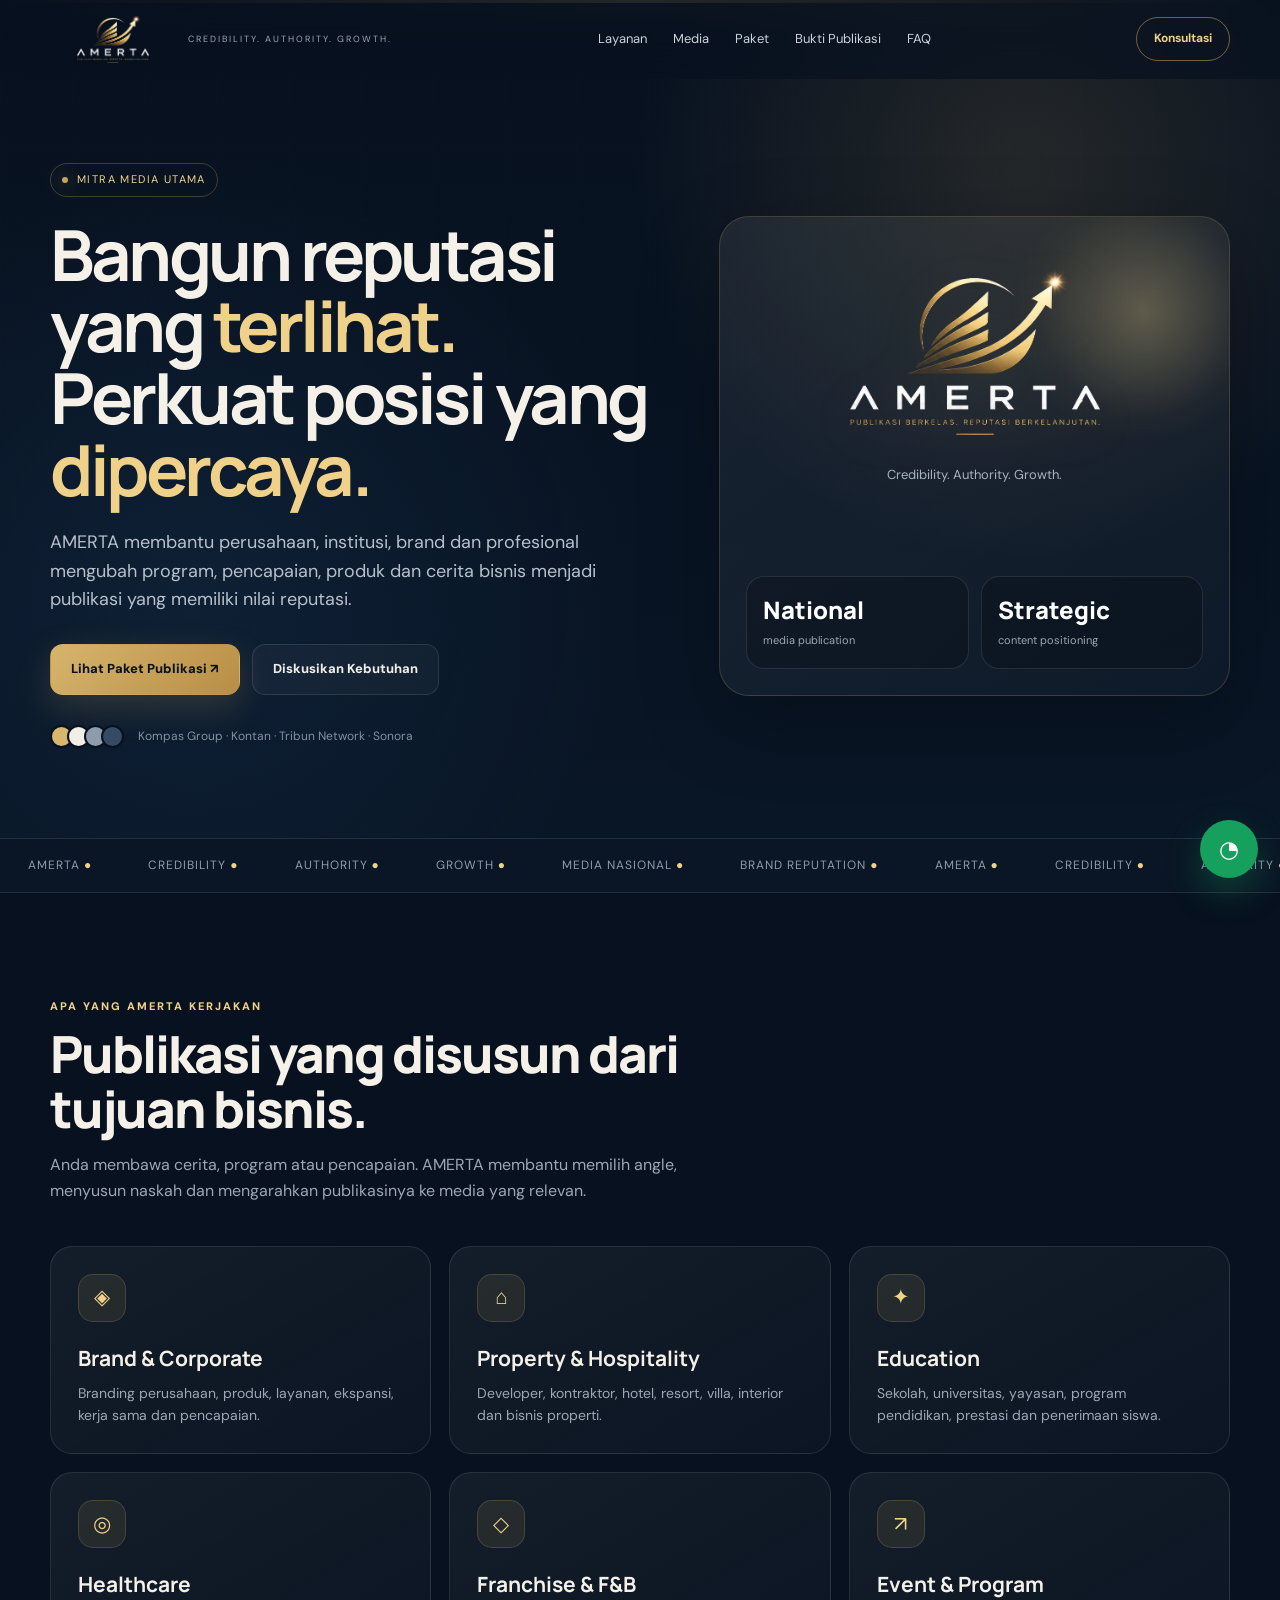
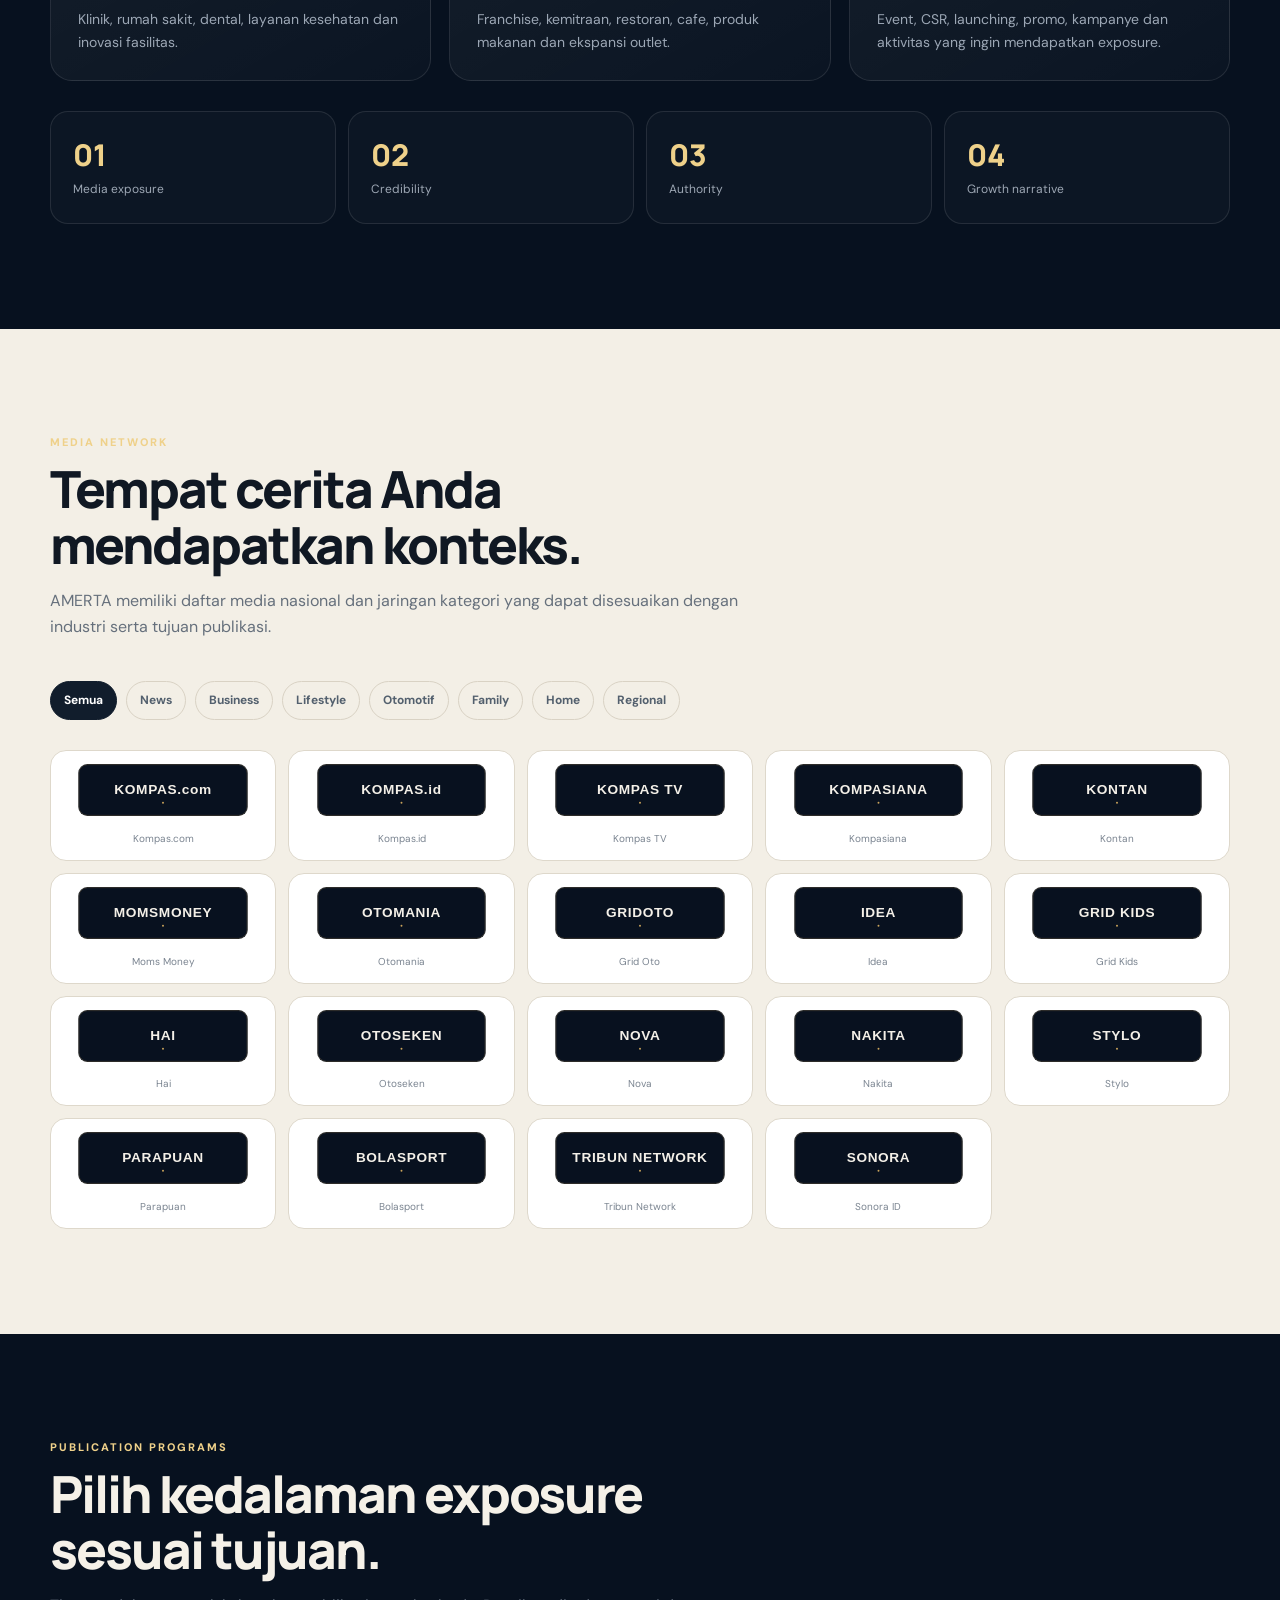
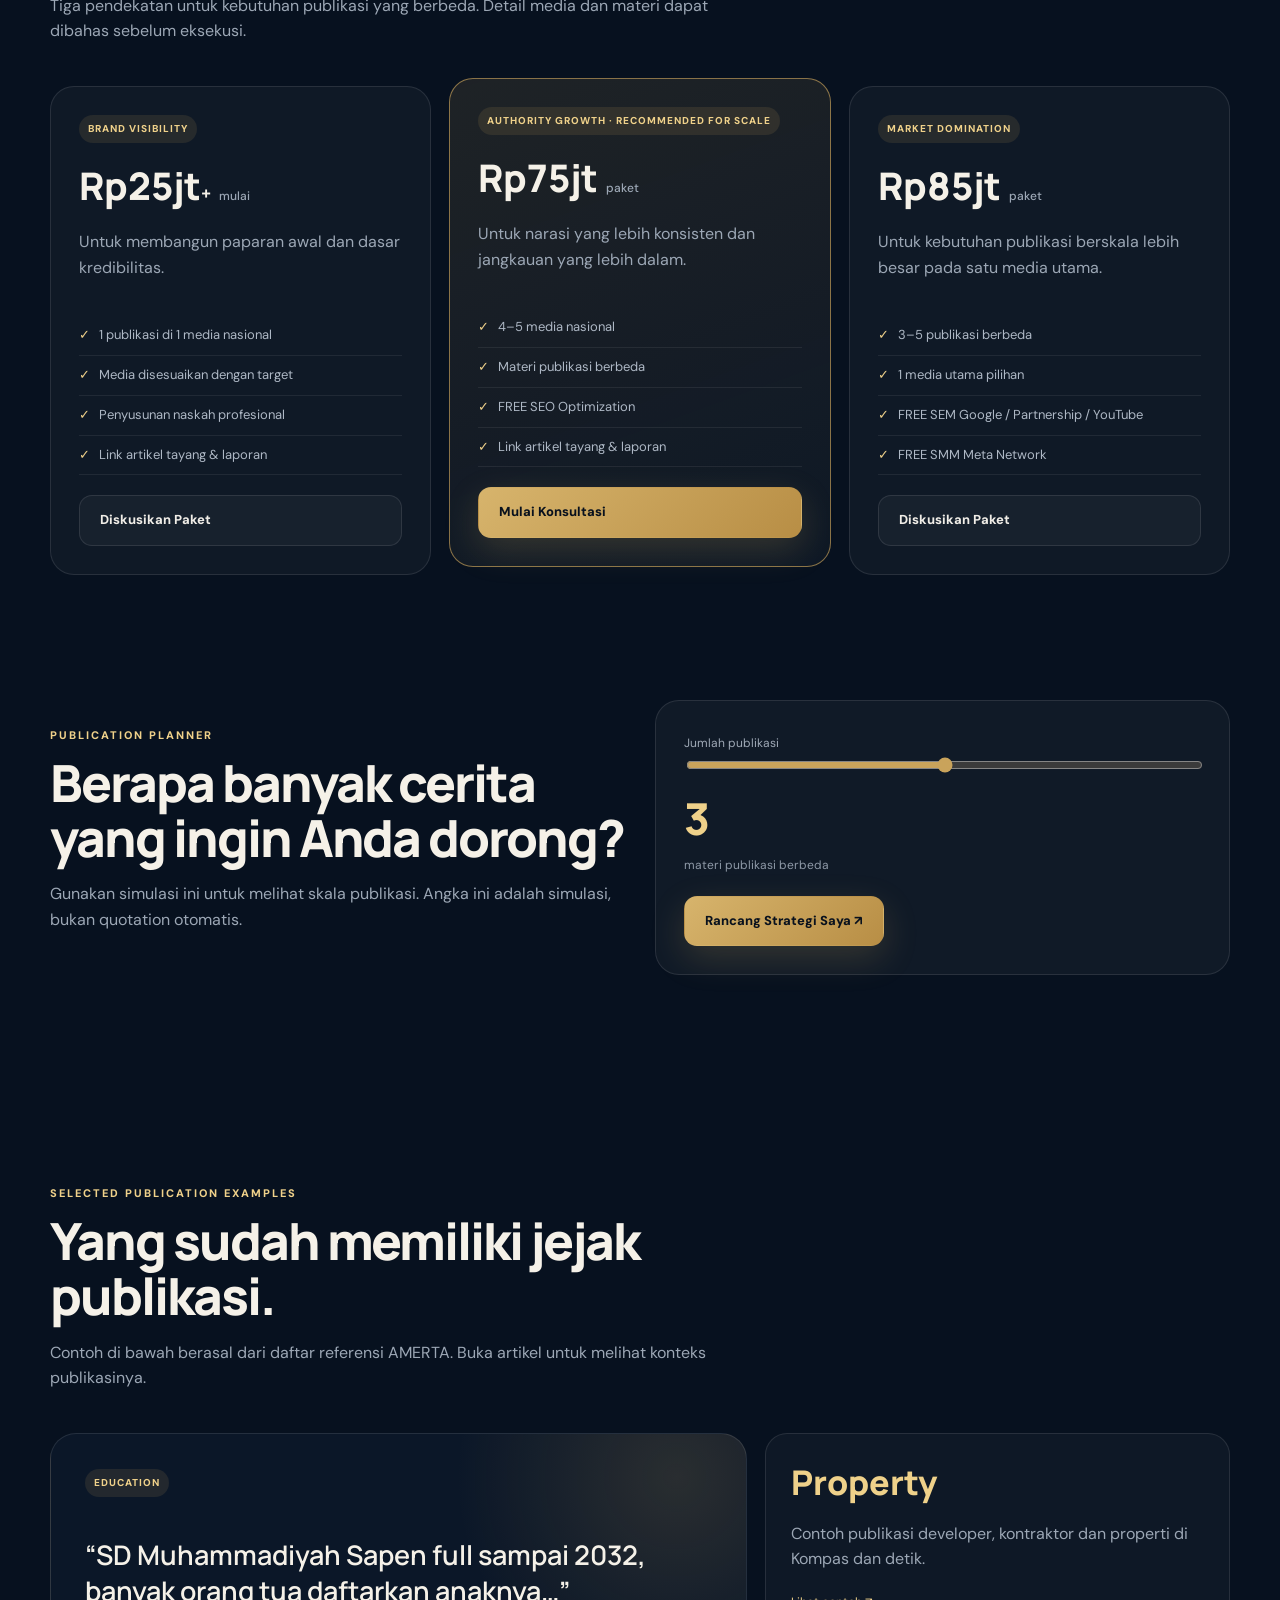
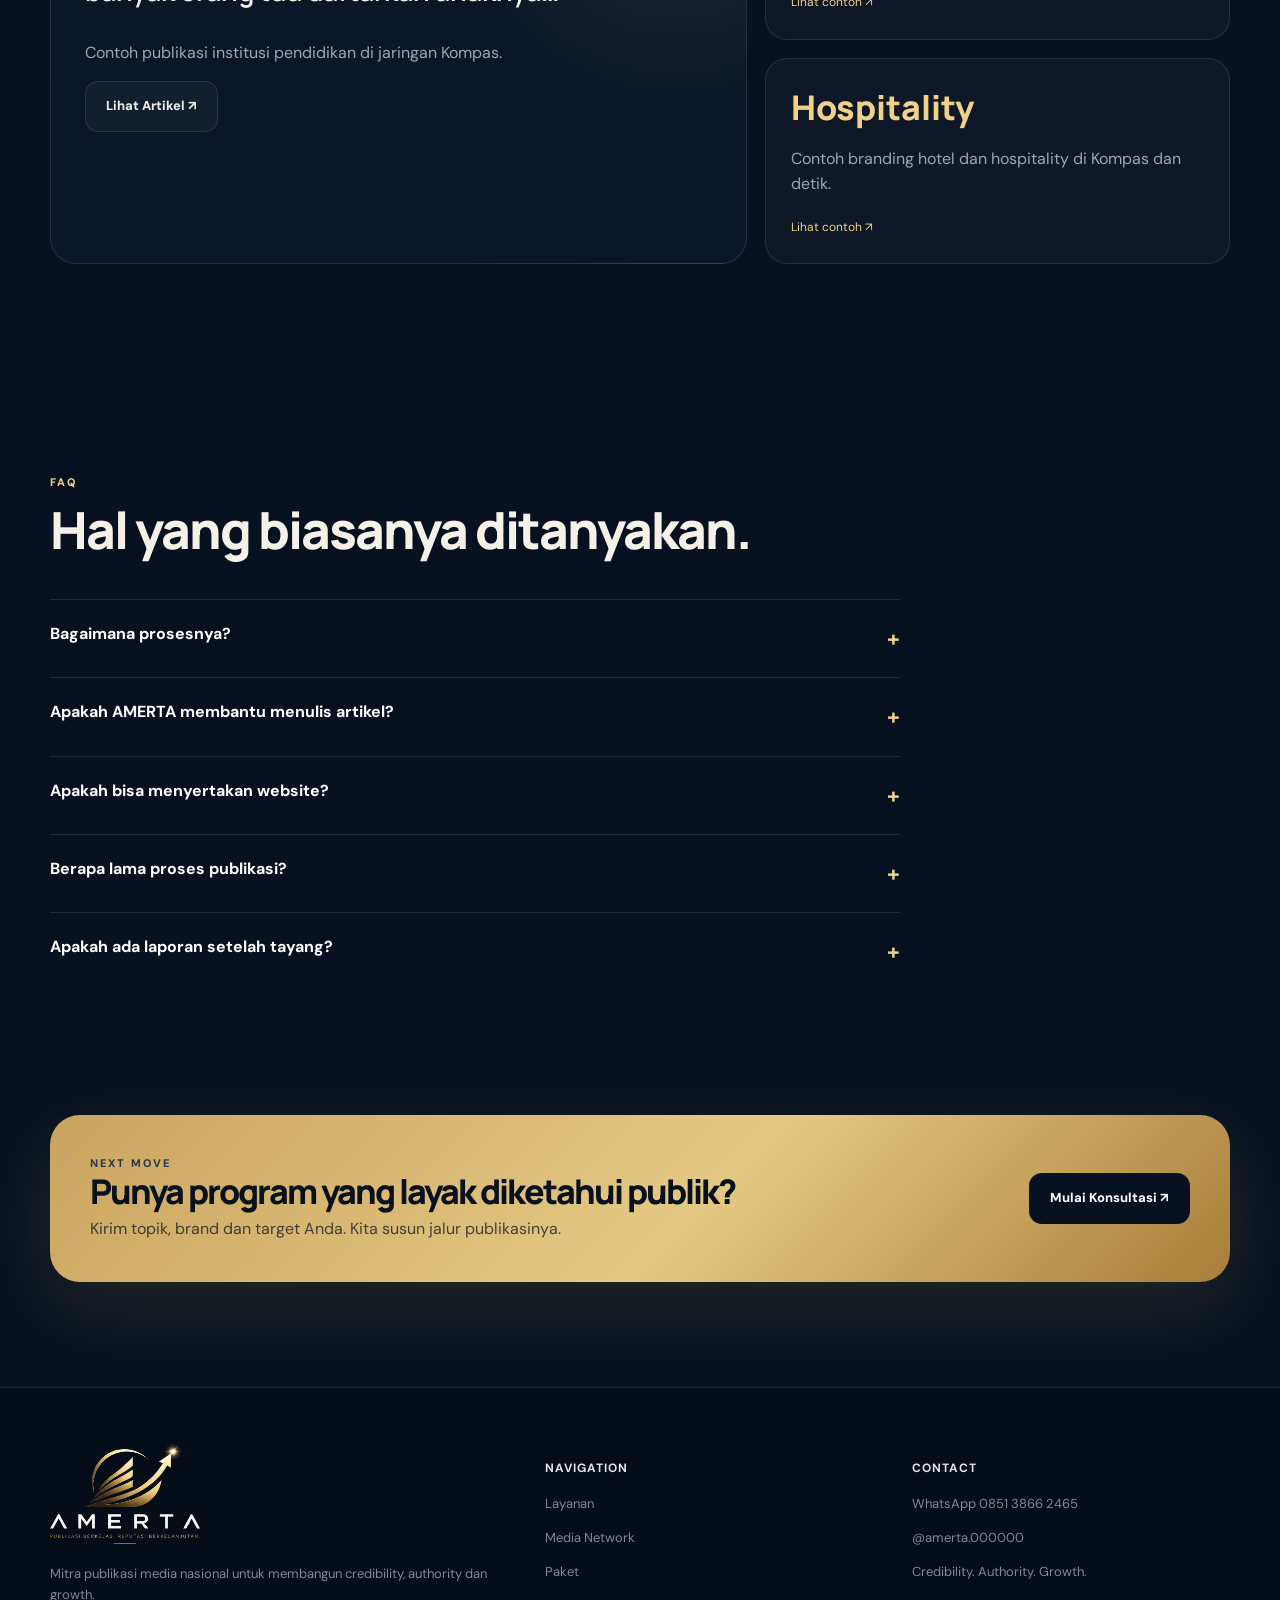
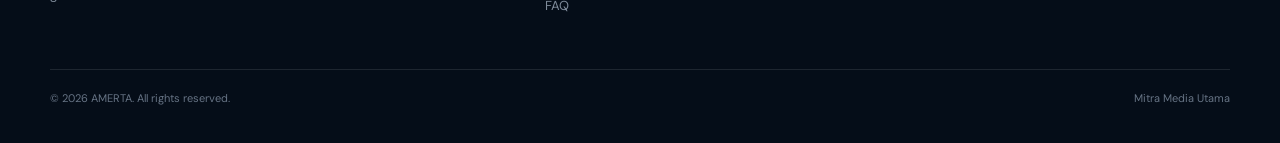
==== commit 518b8d71: "Add files via upload" ====
--- a/index.html
+++ b/index.html
@@ -1,210 +1,315 @@
 <!doctype html>
 <html lang="id">
 <head>
-  <meta charset="utf-8">
-  <meta name="viewport" content="width=device-width, initial-scale=1">
-  <meta name="theme-color" content="#07111f">
-  <meta name="description" content="AMERTA membantu perusahaan, institusi, brand, produk, dan profesional membangun credibility, authority, dan growth melalui publikasi media nasional.">
+  <meta charset="UTF-8" />
+  <meta name="viewport" content="width=device-width, initial-scale=1.0" />
+  <meta name="theme-color" content="#07111f" />
+  <meta name="description" content="AMERTA membantu perusahaan, institusi, brand dan profesional membangun credibility, authority dan growth melalui publikasi media nasional." />
   <title>AMERTA | Credibility. Authority. Growth.</title>
-  <link rel="icon" href="assets/amerta-logo.png">
+  <link rel="icon" type="image/png" href="assets/amerta-logo-transparent.png" />
   <link rel="preconnect" href="https://fonts.googleapis.com">
   <link rel="preconnect" href="https://fonts.gstatic.com" crossorigin>
-  <link href="https://fonts.googleapis.com/css2?family=DM+Sans:wght@400;500;600;700&family=Manrope:wght@500;600;700;800&display=swap" rel="stylesheet">
-  <link rel="stylesheet" href="styles.css">
+  <link href="https://fonts.googleapis.com/css2?family=DM+Sans:wght@400;500;600;700&family=Manrope:wght@400;500;600;700;800&display=swap" rel="stylesheet">
+  <style>
+    :root{
+      --navy:#07111f; --navy2:#0b1728; --gold:#c9a35b; --gold2:#efd18a;
+      --cream:#f5f1e8; --muted:#9ca7b5; --white:#fff; --line:rgba(255,255,255,.1);
+      --glass:rgba(255,255,255,.055); --shadow:0 24px 80px rgba(0,0,0,.28);
+      --radius:24px;
+    }
+    *{box-sizing:border-box}
+    html{scroll-behavior:smooth}
+    body{margin:0;background:var(--navy);color:var(--cream);font-family:"DM Sans",sans-serif;line-height:1.6}
+    a{color:inherit;text-decoration:none}
+    button,input{font:inherit}
+    .container{width:min(1180px,calc(100% - 40px));margin:auto}
+    .topline{height:3px;background:linear-gradient(90deg,transparent,var(--gold),transparent)}
+    header{position:fixed;z-index:50;top:0;left:0;right:0;background:rgba(7,17,31,.72);backdrop-filter:blur(18px);border-bottom:1px solid transparent;transition:.3s}
+    header.scrolled{border-color:var(--line);background:rgba(7,17,31,.92)}
+    nav{height:78px;display:flex;align-items:center;justify-content:space-between;gap:24px}
+    .brand{display:flex;align-items:center;gap:12px}
+    .brand img{width:126px;height:48px;object-fit:contain;object-position:center}
+    .brand small{display:block;color:var(--muted);font-size:9px;letter-spacing:2px}
+    .navlinks{display:flex;gap:26px;color:#cbd2dc;font-size:13px}
+    .navlinks a{transition:.2s}.navlinks a:hover{color:var(--gold2)}
+    .navcta{padding:11px 17px;border:1px solid rgba(201,163,91,.55);border-radius:999px;color:var(--gold2);font-weight:700;font-size:12px}
+    .menu{display:none;background:none;border:0;color:#fff;font-size:24px}
+    .hero{min-height:760px;padding:160px 0 90px;position:relative;overflow:hidden;background:
+      radial-gradient(circle at 80% 20%,rgba(201,163,91,.15),transparent 32%),
+      radial-gradient(circle at 15% 70%,rgba(38,78,121,.2),transparent 35%),
+      linear-gradient(180deg,#07111f 0%,#091626 100%)}
+    .grid{position:absolute;inset:0;opacity:.17;background-image:linear-gradient(rgba(255,255,255,.05) 1px,transparent 1px),linear-gradient(90deg,rgba(255,255,255,.05) 1px,transparent 1px);background-size:72px 72px;mask-image:linear-gradient(to bottom,black,transparent)}
+    .hero-inner{position:relative;display:grid;grid-template-columns:1.08fr .92fr;gap:70px;align-items:center}
+    .eyebrow{display:inline-flex;align-items:center;gap:9px;padding:7px 11px;border:1px solid rgba(201,163,91,.3);border-radius:999px;color:var(--gold2);font-size:11px;letter-spacing:1.4px;text-transform:uppercase}
+    .eyebrow:before{content:"";width:6px;height:6px;background:var(--gold);border-radius:50%;box-shadow:0 0 18px var(--gold)}
+    h1{font-family:Manrope,sans-serif;font-size:clamp(42px,5.5vw,76px);line-height:1.02;letter-spacing:-3.5px;margin:22px 0}
+    h1 span{color:var(--gold2)}
+    .lead{font-size:18px;color:#b7c0cc;max-width:650px}
+    .hero-actions{display:flex;gap:12px;flex-wrap:wrap;margin:30px 0}
+    .btn{border:1px solid transparent;border-radius:13px;padding:14px 20px;cursor:pointer;font-weight:800;font-size:13px;transition:.25s;display:inline-flex;align-items:center;gap:9px}
+    .btn-gold{background:linear-gradient(135deg,#d7b46c,#b88e45);color:#09111d;box-shadow:0 12px 35px rgba(201,163,91,.2)}
+    .btn-gold:hover{transform:translateY(-2px);box-shadow:0 18px 42px rgba(201,163,91,.28)}
+    .btn-ghost{border-color:var(--line);background:rgba(255,255,255,.035);color:#f0ede7}
+    .btn-ghost:hover{border-color:rgba(201,163,91,.45)}
+    .trustline{display:flex;align-items:center;gap:14px;color:#8490a0;font-size:12px;margin-top:25px}
+    .dots{display:flex}.dots i{width:23px;height:23px;border-radius:50%;border:2px solid var(--navy);background:#b9c0c8;margin-left:-6px}
+    .dots i:first-child{margin-left:0;background:#d9b66d}.dots i:nth-child(2){background:#f1eee8}.dots i:nth-child(3){background:#8e9bad}.dots i:nth-child(4){background:#354a64}
+    .hero-card{position:relative;min-height:480px;border:1px solid rgba(201,163,91,.22);border-radius:30px;background:linear-gradient(145deg,rgba(255,255,255,.07),rgba(255,255,255,.025));box-shadow:var(--shadow);overflow:hidden;padding:26px}
+    .orb{position:absolute;width:270px;height:270px;border-radius:50%;right:-50px;top:-40px;background:radial-gradient(circle,rgba(239,209,138,.3),rgba(201,163,91,.04) 55%,transparent 70%);filter:blur(2px)}
+    .hero-logo{width:250px;max-width:70%;display:block;margin:25px auto 30px;filter:drop-shadow(0 15px 25px rgba(201,163,91,.14))}
+    .card-stat{position:absolute;left:26px;right:26px;bottom:26px;display:grid;grid-template-columns:1fr 1fr;gap:12px}
+    .stat{background:rgba(0,0,0,.2);border:1px solid var(--line);border-radius:18px;padding:16px}
+    .stat b{display:block;font:800 24px Manrope;color:#fff}.stat span{font-size:11px;color:var(--muted)}
+    section{padding:105px 0}
+    .section-head{max-width:700px;margin-bottom:42px}
+    .kicker{font-size:11px;color:var(--gold2);letter-spacing:2px;text-transform:uppercase;font-weight:800}
+    h2{font:800 clamp(32px,4vw,52px)/1.08 Manrope;letter-spacing:-2px;margin:10px 0 14px}
+    .sub{color:var(--muted);font-size:16px}
+    .strip{background:#0a1625;border-top:1px solid var(--line);border-bottom:1px solid var(--line);overflow:hidden}
+    .marquee{display:flex;width:max-content;animation:scroll 32s linear infinite}
+    .marquee span{padding:17px 28px;color:#8f9aaa;font-size:12px;letter-spacing:1px;text-transform:uppercase}
+    .marquee b{color:var(--gold2)}
+    @keyframes scroll{to{transform:translateX(-50%)}}
+    .cards{display:grid;grid-template-columns:repeat(3,1fr);gap:18px}
+    .card{border:1px solid var(--line);border-radius:22px;background:linear-gradient(150deg,rgba(255,255,255,.055),rgba(255,255,255,.02));padding:27px;transition:.28s;position:relative;overflow:hidden}
+    .card:hover{transform:translateY(-5px);border-color:rgba(201,163,91,.35);box-shadow:0 20px 60px rgba(0,0,0,.2)}
+    .icon{width:48px;height:48px;display:grid;place-items:center;border-radius:15px;background:rgba(201,163,91,.1);border:1px solid rgba(201,163,91,.22);color:var(--gold2);font-size:21px;margin-bottom:22px}
+    .card h3{font:700 21px Manrope;margin:0 0 10px}.card p{color:var(--muted);font-size:14px;margin:0}
+    .outcomes{display:grid;grid-template-columns:repeat(4,1fr);gap:12px;margin-top:30px}
+    .outcome{padding:22px;border:1px solid var(--line);border-radius:18px;background:rgba(255,255,255,.025)}
+    .outcome strong{font:800 30px Manrope;color:var(--gold2);display:block}.outcome span{color:#9da7b4;font-size:12px}
+    .dark-alt{background:#f3efe6;color:#101823}
+    .dark-alt .sub{color:#66707c}
+    .dark-alt .card{background:#fff;border-color:#ded8cb}.dark-alt .card p{color:#66707c}
+    .dark-alt .icon{background:#f7f0df;border-color:#e5d3a8}
+    .dark-alt .card h3{color:#101823}
+    .categories{display:flex;gap:9px;flex-wrap:wrap;margin:25px 0 30px}
+    .filter{border:1px solid #d9d2c4;background:transparent;border-radius:999px;padding:9px 13px;cursor:pointer;color:#53606e;font-size:12px;font-weight:700}
+    .filter.active,.filter:hover{background:#111d2c;color:#fff;border-color:#111d2c}
+    .media-grid{display:grid;grid-template-columns:repeat(5,1fr);gap:12px}
+    .media-item{border:1px solid #ded8cb;border-radius:16px;background:#fff;padding:13px;transition:.2s}
+    .media-item:hover{transform:translateY(-3px);box-shadow:0 10px 30px rgba(20,25,35,.08)}
+    .media-item img{width:100%;height:52px;object-fit:contain}
+    .media-item small{display:block;text-align:center;color:#7a8490;font-size:10px;margin-top:7px}
+    .pricing{display:grid;grid-template-columns:repeat(3,1fr);gap:18px;align-items:stretch}
+    .price-card{border:1px solid var(--line);border-radius:24px;background:rgba(255,255,255,.035);padding:28px;display:flex;flex-direction:column}
+    .price-card.featured{border-color:rgba(201,163,91,.65);background:linear-gradient(160deg,rgba(201,163,91,.12),rgba(255,255,255,.03));transform:translateY(-8px)}
+    .badge{display:inline-flex;width:max-content;padding:6px 9px;border-radius:999px;background:rgba(201,163,91,.12);color:var(--gold2);font-size:10px;font-weight:800;letter-spacing:1px;text-transform:uppercase}
+    .price{font:800 38px Manrope;margin:16px 0 2px}.price small{font:500 12px DM Sans;color:var(--muted)}
+    .price-card ul{padding:0;margin:20px 0;list-style:none;color:#aeb8c5;font-size:13px;flex:1}
+    .price-card li{padding:9px 0;border-bottom:1px solid rgba(255,255,255,.07)}.price-card li:before{content:"✓";color:var(--gold2);margin-right:9px}
+    .calculator{display:grid;grid-template-columns:1fr 1fr;gap:30px;align-items:center}
+    .calc-box{padding:28px;border:1px solid var(--line);border-radius:24px;background:rgba(255,255,255,.04)}
+    .range{width:100%;accent-color:var(--gold)}
+    .calc-result{font:800 44px Manrope;color:var(--gold2);margin:8px 0}
+    .proof-grid{display:grid;grid-template-columns:1.2fr .8fr;gap:18px}
+    .proof-main{min-height:370px;padding:34px;border-radius:26px;border:1px solid var(--line);background:radial-gradient(circle at 90% 10%,rgba(201,163,91,.16),transparent 30%),#0b1728}
+    .quote{font:600 27px/1.35 Manrope;max-width:720px;margin:40px 0 30px}
+    .proof-side{display:grid;gap:18px}.proof-mini{border:1px solid var(--line);border-radius:22px;padding:25px;background:rgba(255,255,255,.03)}
+    .proof-mini b{font:800 34px Manrope;color:var(--gold2)}
+    .faq{max-width:850px}.faq-item{border-top:1px solid var(--line)}.faq-q{width:100%;background:none;border:0;color:#fff;text-align:left;padding:21px 0;display:flex;justify-content:space-between;cursor:pointer;font-weight:700}.faq-a{max-height:0;overflow:hidden;color:#9fa9b6;font-size:14px;transition:.35s}.faq-item.open .faq-a{max-height:200px;padding-bottom:20px}.plus{color:var(--gold2);font-size:22px}
+    .cta{padding:40px;border-radius:30px;background:linear-gradient(135deg,#caa45f,#e4c985 55%,#a77d39);color:#08111d;display:flex;align-items:center;justify-content:space-between;gap:30px;box-shadow:0 25px 80px rgba(201,163,91,.15)}
+    .cta h2{margin:0;font-size:34px}.cta p{margin:7px 0 0;opacity:.72}.cta .btn{background:#07111f;color:#fff}
+    footer{padding:55px 0 35px;border-top:1px solid var(--line);background:#050d18}.footer-grid{display:grid;grid-template-columns:1.4fr 1fr 1fr;gap:50px}.footer-logo{width:150px}.footer p,.footer a{color:#7e8a99;font-size:13px}.footer h4{font-size:12px;letter-spacing:1px;text-transform:uppercase;color:#dfe4eb}.bottom{display:flex;justify-content:space-between;border-top:1px solid var(--line);margin-top:40px;padding-top:20px;color:#667384;font-size:11px}
+    .wa-float{position:fixed;right:22px;bottom:22px;z-index:60;width:58px;height:58px;border-radius:50%;display:grid;place-items:center;background:#16a05d;color:white;box-shadow:0 15px 35px rgba(22,160,93,.3);font-size:23px}
+    .modal{position:fixed;inset:0;z-index:100;display:none;place-items:center;background:rgba(0,0,0,.68);backdrop-filter:blur(8px);padding:20px}.modal.show{display:grid}.modal-box{width:min(650px,100%);background:#0b1728;border:1px solid rgba(201,163,91,.35);border-radius:24px;padding:28px;box-shadow:var(--shadow)}.modal-top{display:flex;justify-content:space-between;align-items:center}.close{background:none;border:0;color:#fff;font-size:28px;cursor:pointer}.form{display:grid;gap:12px;margin-top:18px}.form input,.form textarea,.form select{width:100%;border:1px solid var(--line);border-radius:12px;background:#07111f;color:#fff;padding:13px;outline:none}.form textarea{min-height:100px;resize:vertical}
+    @media(max-width:900px){.hero-inner,.calculator,.proof-grid{grid-template-columns:1fr}.hero{padding-top:135px}.hero-card{min-height:410px}.cards,.pricing{grid-template-columns:1fr}.price-card.featured{transform:none}.media-grid{grid-template-columns:repeat(3,1fr)}.outcomes{grid-template-columns:repeat(2,1fr)}.navlinks{display:none}.menu{display:block}.navlinks.mobile{position:absolute;top:78px;left:0;right:0;background:#07111f;display:grid;padding:18px 20px;border-bottom:1px solid var(--line)}}
+    @media(max-width:560px){.container{width:min(100% - 28px,1180px)}nav{height:70px}.brand img{width:108px}.hero{min-height:auto;padding:120px 0 70px}h1{letter-spacing:-2.3px}.lead{font-size:16px}.hero-card{min-height:380px;padding:18px}.hero-logo{width:210px}.media-grid{grid-template-columns:repeat(2,1fr)}section{padding:75px 0}.outcomes{grid-template-columns:1fr 1fr}.cta{padding:28px;display:block}.cta .btn{margin-top:20px}.footer-grid{grid-template-columns:1fr;gap:20px}.bottom{display:block}.bottom span{display:block;margin-top:8px}}
+  </style>
 </head>
 <body>
-  <div class="topline"></div>
-
-  <header class="site-header" id="top">
-    <div class="container nav">
-      <a class="brand" href="#top" aria-label="AMERTA home">
-        <img src="assets/amerta-logo.png" alt="AMERTA">
-      </a>
-      <nav class="desktop-nav" aria-label="Navigasi utama">
-        <a href="#layanan">Layanan</a>
-        <a href="#media">Media</a>
-        <a href="#hasil">Publikasi</a>
-        <a href="#paket">Paket</a>
-        <a href="#proses">Proses</a>
-      </nav>
-      <a class="nav-cta" href="https://wa.me/6285138662465?text=Halo%20AMERTA%2C%20saya%20ingin%20konsultasi%20publikasi." target="_blank" rel="noopener">
-        Konsultasi
-      </a>
-      <button class="menu-btn" aria-label="Buka menu">☰</button>
-    </div>
-    <div class="mobile-nav" aria-hidden="true">
-      <a href="#layanan">Layanan</a>
-      <a href="#media">Media</a>
-      <a href="#hasil">Publikasi</a>
-      <a href="#paket">Paket</a>
-      <a href="#proses">Proses</a>
-    </div>
-  </header>
-
-  <main>
-    <section class="hero">
-      <div class="hero-glow glow-one"></div>
-      <div class="hero-glow glow-two"></div>
-      <div class="container hero-grid">
-        <div class="hero-copy">
-          <div class="eyebrow"><span></span> MITRA MEDIA UTAMA</div>
-          <h1>Bangun reputasi yang <em>terlihat</em> oleh publik.</h1>
-          <p class="hero-lead">AMERTA membantu perusahaan, institusi, brand, produk, dan profesional mengubah pencapaian menjadi cerita yang layak diberitakan di media nasional.</p>
-          <div class="hero-actions">
-            <a class="btn btn-gold" href="https://wa.me/6285138662465?text=Halo%20AMERTA%2C%20saya%20ingin%20membahas%20publikasi%20untuk%20brand%20saya." target="_blank" rel="noopener">Bahas Publikasi Anda <span>↗</span></a>
-            <a class="btn btn-ghost" href="#hasil">Lihat contoh publikasi</a>
-          </div>
-          <div class="trust-row">
-            <div><strong>Media nasional</strong><span>Beragam kanal & kategori</span></div>
-            <div><strong>Naskah profesional</strong><span>Dibantu dari materi Anda</span></div>
-            <div><strong>Link tayang</strong><span>Report publikasi</span></div>
-          </div>
-        </div>
-        <div class="hero-card">
-          <div class="card-kicker">CREDIBILITY / AUTHORITY / GROWTH</div>
-          <div class="orbit">
-            <div class="orbit-ring"></div>
-            <div class="orbit-ring ring-2"></div>
-            <div class="orbit-core">
-              <span class="arrow">↗</span>
-              <b>AMERTA</b>
-              <small>National Media Publication</small>
-            </div>
-            <span class="orb-dot dot-a"></span>
-            <span class="orb-dot dot-b"></span>
-            <span class="orb-dot dot-c"></span>
-          </div>
-          <div class="card-bottom">
-            <span>Strategic exposure</span>
-            <span>●</span>
-            <span>Reputation asset</span>
-          </div>
-        </div>
+<div class="topline"></div>
+<header id="header"><div class="container"><nav>
+  <a class="brand" href="#home"><img src="assets/amerta-logo-transparent.png" alt="AMERTA"><div><small>CREDIBILITY. AUTHORITY. GROWTH.</small></div></a>
+  <div class="navlinks" id="navlinks">
+    <a href="#layanan">Layanan</a><a href="#media">Media</a><a href="#paket">Paket</a><a href="#bukti">Bukti Publikasi</a><a href="#faq">FAQ</a>
+  </div>
+  <a class="navcta" href="#kontak">Konsultasi</a>
+  <button class="menu" id="menu">☰</button>
+</nav></div></header>
+
+<main id="home">
+<section class="hero">
+  <div class="grid"></div>
+  <div class="container hero-inner">
+    <div>
+      <span class="eyebrow">Mitra Media Utama</span>
+      <h1>Bangun reputasi yang <span>terlihat.</span><br>Perkuat posisi yang <span>dipercaya.</span></h1>
+      <p class="lead">AMERTA membantu perusahaan, institusi, brand dan profesional mengubah program, pencapaian, produk dan cerita bisnis menjadi publikasi yang memiliki nilai reputasi.</p>
+      <div class="hero-actions">
+        <a class="btn btn-gold" href="#paket">Lihat Paket Publikasi ↗</a>
+        <button class="btn btn-ghost" data-modal>Diskusikan Kebutuhan</button>
       </div>
-    </section>
-
-    <section class="proof-strip">
-      <div class="container proof-inner">
-        <span>Contoh ekosistem media</span>
-        <div class="media-mini"><b>K</b> Kompas</div>
-        <div class="media-mini"><b>k</b> Kontan</div>
-        <div class="media-mini"><b>T</b> Tribun</div>
-        <div class="media-mini"><b>S</b> Sonora</div>
-        <div class="media-mini"><b>d</b> detik</div>
+      <div class="trustline"><div class="dots"><i></i><i></i><i></i><i></i></div> Kompas Group · Kontan · Tribun Network · Sonora</div>
+    </div>
+    <div class="hero-card">
+      <div class="orb"></div>
+      <img class="hero-logo" src="assets/amerta-logo-transparent.png" alt="AMERTA logo">
+      <div style="text-align:center;color:#a9b3bf;font-size:13px;max-width:330px;margin:auto">Credibility. Authority. Growth.</div>
+      <div class="card-stat">
+        <div class="stat"><b>National</b><span>media publication</span></div>
+        <div class="stat"><b>Strategic</b><span>content positioning</span></div>
       </div>
-    </section>
-
-    <section class="section" id="layanan">
-      <div class="container">
-        <div class="section-head">
-          <div>
-            <div class="eyebrow dark"><span></span> YANG KAMI KERJAKAN</div>
-            <h2>Publikasi yang dirancang untuk <em>tujuan bisnis.</em></h2>
-          </div>
-          <p>Anda membawa cerita, pencapaian, program, produk, atau agenda. AMERTA membantu mengemasnya menjadi materi publikasi dan mengarahkan ke media yang relevan.</p>
-        </div>
-        <div class="service-grid" id="serviceGrid"></div>
+    </div>
+  </div>
+</section>
+
+<div class="strip"><div class="marquee">
+  <span>AMERTA <b>●</b></span><span>Credibility <b>●</b></span><span>Authority <b>●</b></span><span>Growth <b>●</b></span><span>Media Nasional <b>●</b></span><span>Brand Reputation <b>●</b></span>
+  <span>AMERTA <b>●</b></span><span>Credibility <b>●</b></span><span>Authority <b>●</b></span><span>Growth <b>●</b></span><span>Media Nasional <b>●</b></span><span>Brand Reputation <b>●</b></span>
+</div></div>
+
+<section id="layanan">
+  <div class="container">
+    <div class="section-head"><div class="kicker">Apa yang AMERTA kerjakan</div><h2>Publikasi yang disusun dari tujuan bisnis.</h2><p class="sub">Anda membawa cerita, program atau pencapaian. AMERTA membantu memilih angle, menyusun naskah dan mengarahkan publikasinya ke media yang relevan.</p></div>
+    <div class="cards">
+      <article class="card"><div class="icon">◈</div><h3>Brand & Corporate</h3><p>Branding perusahaan, produk, layanan, ekspansi, kerja sama dan pencapaian.</p></article>
+      <article class="card"><div class="icon">⌂</div><h3>Property & Hospitality</h3><p>Developer, kontraktor, hotel, resort, villa, interior dan bisnis properti.</p></article>
+      <article class="card"><div class="icon">✦</div><h3>Education</h3><p>Sekolah, universitas, yayasan, program pendidikan, prestasi dan penerimaan siswa.</p></article>
+      <article class="card"><div class="icon">◎</div><h3>Healthcare</h3><p>Klinik, rumah sakit, dental, layanan kesehatan dan inovasi fasilitas.</p></article>
+      <article class="card"><div class="icon">◇</div><h3>Franchise & F&B</h3><p>Franchise, kemitraan, restoran, cafe, produk makanan dan ekspansi outlet.</p></article>
+      <article class="card"><div class="icon">↗</div><h3>Event & Program</h3><p>Event, CSR, launching, promo, kampanye dan aktivitas yang ingin mendapatkan exposure.</p></article>
+    </div>
+    <div class="outcomes">
+      <div class="outcome"><strong>01</strong><span>Media exposure</span></div><div class="outcome"><strong>02</strong><span>Credibility</span></div><div class="outcome"><strong>03</strong><span>Authority</span></div><div class="outcome"><strong>04</strong><span>Growth narrative</span></div>
+    </div>
+  </div>
+</section>
+
+<section class="dark-alt" id="media">
+  <div class="container">
+    <div class="section-head"><div class="kicker">Media Network</div><h2>Tempat cerita Anda mendapatkan konteks.</h2><p class="sub">AMERTA memiliki daftar media nasional dan jaringan kategori yang dapat disesuaikan dengan industri serta tujuan publikasi.</p></div>
+    <div class="categories" id="filters">
+      <button class="filter active" data-filter="all">Semua</button><button class="filter" data-filter="news">News</button><button class="filter" data-filter="business">Business</button><button class="filter" data-filter="lifestyle">Lifestyle</button><button class="filter" data-filter="auto">Otomotif</button><button class="filter" data-filter="family">Family</button><button class="filter" data-filter="home">Home</button><button class="filter" data-filter="regional">Regional</button>
+    </div>
+    <div class="media-grid" id="mediaGrid"></div>
+  </div>
+</section>
+
+<section id="paket">
+  <div class="container">
+    <div class="section-head"><div class="kicker">Publication Programs</div><h2>Pilih kedalaman exposure sesuai tujuan.</h2><p class="sub">Tiga pendekatan untuk kebutuhan publikasi yang berbeda. Detail media dan materi dapat dibahas sebelum eksekusi.</p></div>
+    <div class="pricing">
+      <article class="price-card"><span class="badge">Brand Visibility</span><div class="price">Rp25jt<span style="font-size:18px">+</span> <small>mulai</small></div><p class="sub">Untuk membangun paparan awal dan dasar kredibilitas.</p><ul><li>1 publikasi di 1 media nasional</li><li>Media disesuaikan dengan target</li><li>Penyusunan naskah profesional</li><li>Link artikel tayang & laporan</li></ul><button class="btn btn-ghost" data-package="Brand Visibility">Diskusikan Paket</button></article>
+      <article class="price-card featured"><span class="badge">Authority Growth · Recommended for scale</span><div class="price">Rp75jt <small>paket</small></div><p class="sub">Untuk narasi yang lebih konsisten dan jangkauan yang lebih dalam.</p><ul><li>4–5 media nasional</li><li>Materi publikasi berbeda</li><li>FREE SEO Optimization</li><li>Link artikel tayang & laporan</li></ul><button class="btn btn-gold" data-package="Authority Growth">Mulai Konsultasi</button></article>
+      <article class="price-card"><span class="badge">Market Domination</span><div class="price">Rp85jt <small>paket</small></div><p class="sub">Untuk kebutuhan publikasi berskala lebih besar pada satu media utama.</p><ul><li>3–5 publikasi berbeda</li><li>1 media utama pilihan</li><li>FREE SEM Google / Partnership / YouTube</li><li>FREE SMM Meta Network</li></ul><button class="btn btn-ghost" data-package="Market Domination">Diskusikan Paket</button></article>
+    </div>
+  </div>
+</section>
+
+<section style="padding-top:20px">
+  <div class="container">
+    <div class="calculator">
+      <div><div class="kicker">Publication Planner</div><h2>Berapa banyak cerita yang ingin Anda dorong?</h2><p class="sub">Gunakan simulasi ini untuk melihat skala publikasi. Angka ini adalah simulasi, bukan quotation otomatis.</p></div>
+      <div class="calc-box"><label style="font-size:12px;color:#9fa9b6">Jumlah publikasi</label><input id="qty" class="range" type="range" min="1" max="5" value="3"><div class="calc-result" id="calcResult">3</div><div style="font-size:12px;color:#8e99a7">materi publikasi berbeda</div><button class="btn btn-gold" style="margin-top:20px" data-modal>Rancang Strategi Saya ↗</button></div>
+    </div>
+  </div>
+</section>
+
+<section id="bukti">
+  <div class="container">
+    <div class="section-head"><div class="kicker">Selected Publication Examples</div><h2>Yang sudah memiliki jejak publikasi.</h2><p class="sub">Contoh di bawah berasal dari daftar referensi AMERTA. Buka artikel untuk melihat konteks publikasinya.</p></div>
+    <div class="proof-grid">
+      <div class="proof-main">
+        <span class="badge">Education</span>
+        <div class="quote">“SD Muhammadiyah Sapen full sampai 2032, banyak orang tua daftarkan anaknya…”</div>
+        <p class="sub">Contoh publikasi institusi pendidikan di jaringan Kompas.</p>
+        <a class="btn btn-ghost" href="https://edukasi.kompas.com/read/2026/01/20/103116471/sd-muhammadiyah-sapen-full-sampai-2032-banyak-ortu-daftarkan-anaknya-saat" target="_blank">Lihat Artikel ↗</a>
       </div>
-    </section>
-
-    <section class="dark-section" id="media">
-      <div class="container">
-        <div class="section-head dark-head">
-          <div>
-            <div class="eyebrow"><span></span> MEDIA NETWORK</div>
-            <h2>Tempat cerita Anda <em>mendapat konteks.</em></h2>
-          </div>
-          <p>Gunakan filter untuk melihat kelompok media yang tersedia dalam ekosistem AMERTA.</p>
-        </div>
-        <div class="media-filter" id="mediaFilter"></div>
-        <div class="media-grid" id="mediaGrid"></div>
+      <div class="proof-side">
+        <div class="proof-mini"><b>Property</b><p class="sub">Contoh publikasi developer, kontraktor dan properti di Kompas dan detik.</p><a href="https://www.kompas.com/properti/read/2026/05/18/160000521/hk-bangun-rsud-di-kota-tual-maluku-usung-konsep-modern-minimalis" target="_blank" style="color:var(--gold2);font-size:12px">Lihat contoh ↗</a></div>
+        <div class="proof-mini"><b>Hospitality</b><p class="sub">Contoh branding hotel dan hospitality di Kompas dan detik.</p><a href="https://travel.detik.com/fototravel/d-8555292/hotel-baru-di-sukabumi-tawarkan-pengalaman-menginap-bernuansa-alam" target="_blank" style="color:var(--gold2);font-size:12px">Lihat contoh ↗</a></div>
       </div>
-    </section>
-
-    <section class="section case-section" id="hasil">
-      <div class="container">
-        <div class="section-head">
-          <div>
-            <div class="eyebrow dark"><span></span> CONTOH PUBLIKASI</div>
-            <h2>Cerita yang sudah <em>mendapat ruang.</em></h2>
-          </div>
-          <p>Contoh di bawah berasal dari daftar publikasi AMERTA. Klik untuk membuka artikel pada media terkait.</p>
-        </div>
-        <div class="case-grid" id="caseGrid"></div>
-        <div class="center-action">
-          <button class="text-btn" id="loadMoreCases">Tampilkan lebih banyak contoh <span>＋</span></button>
-        </div>
-      </div>
-    </section>
-
-    <section class="dark-section package-section" id="paket">
-      <div class="container">
-        <div class="section-head dark-head">
-          <div>
-            <div class="eyebrow"><span></span> PILIH LEVEL PUBLIKASI</div>
-            <h2>Satu cerita bisa menjadi <em>aset reputasi.</em></h2>
-          </div>
-          <p>Struktur paket dibuat agar Anda dapat memilih kedalaman exposure sesuai tujuan dan kebutuhan publikasi.</p>
-        </div>
-        <div class="package-grid" id="packageGrid"></div>
-      </div>
-    </section>
-
-    <section class="section process-section" id="proses">
-      <div class="container">
-        <div class="section-head">
-          <div>
-            <div class="eyebrow dark"><span></span> CARA KERJA</div>
-            <h2>Dari materi Anda sampai <em>link tayang.</em></h2>
-          </div>
-          <p>Alurnya sederhana. Anda tidak perlu memulai dari naskah yang sudah sempurna.</p>
-        </div>
-        <div class="timeline">
-          <div class="step"><span>01</span><h3>Konsultasi</h3><p>Tentukan tujuan, target audiens, sudut cerita, dan kategori media.</p></div>
-          <div class="step"><span>02</span><h3>Materi</h3><p>Kirim profil, program, produk, pencapaian, event, kerja sama, foto, atau data.</p></div>
-          <div class="step"><span>03</span><h3>Editorial</h3><p>Tim membantu menyusun naskah sesuai kebutuhan publikasi dan ketentuan media.</p></div>
-          <div class="step"><span>04</span><h3>Publikasi</h3><p>Setelah persetujuan dan proses pembayaran, materi masuk antrean media.</p></div>
-          <div class="step"><span>05</span><h3>Report</h3><p>Anda menerima link artikel yang sudah tayang sebagai bukti publikasi.</p></div>
-        </div>
-      </div>
-    </section>
-
-    <section class="closing">
-      <div class="closing-orb"></div>
-      <div class="container closing-inner">
-        <div class="eyebrow"><span></span> YOUR NEXT STORY</div>
-        <h2>Apa yang sedang Anda bangun?</h2>
-        <p>Brand baru, program baru, ekspansi, pencapaian, event, produk, atau reputasi institusi. Mari tentukan cerita yang paling layak dibawa ke media.</p>
-        <div class="hero-actions">
-          <a class="btn btn-gold" href="https://wa.me/6285138662465?text=Halo%20AMERTA%2C%20saya%20ingin%20konsultasi%20publikasi.%20Berikut%20profil%20bisnis%2Finstitusi%20saya%3A" target="_blank" rel="noopener">Mulai Konsultasi WhatsApp <span>↗</span></a>
-          <a class="btn btn-light" href="mailto:amerta.000000@gmail.com?subject=Konsultasi Publikasi AMERTA">Kirim Email</a>
-        </div>
-        <div class="closing-contact">WhatsApp 0851 3866 2465 · Instagram @amerta.000000</div>
-      </div>
-    </section>
-  </main>
-
-  <footer class="footer">
-    <div class="container footer-inner">
-      <div>
-        <img src="assets/amerta-logo.png" alt="AMERTA">
-        <p>Credibility. Authority. Growth.</p>
-      </div>
-      <div class="footer-links">
-        <a href="#layanan">Layanan</a>
-        <a href="#media">Media</a>
-        <a href="#hasil">Publikasi</a>
-        <a href="#paket">Paket</a>
-        <a href="#proses">Proses</a>
-      </div>
-      <div class="footer-copy">© <span id="year"></span> AMERTA. All rights reserved.</div>
-    </div>
-  </footer>
-
-  <div class="floating-wa">
-    <a href="https://wa.me/6285138662465?text=Halo%20AMERTA%2C%20saya%20ingin%20konsultasi." target="_blank" rel="noopener" aria-label="Chat WhatsApp AMERTA">◔<span>Chat AMERTA</span></a>
-  </div>
-
-  <script src="app.js"></script>
+    </div>
+  </div>
+</section>
+
+<section id="faq">
+  <div class="container">
+    <div class="section-head"><div class="kicker">FAQ</div><h2>Hal yang biasanya ditanyakan.</h2></div>
+    <div class="faq">
+      <div class="faq-item"><button class="faq-q">Bagaimana prosesnya?<span class="plus">+</span></button><div class="faq-a">Konsultasi tujuan dan target audiens, pilih media dan paket, kirim materi, review naskah, invoice, pembayaran, lalu proses publikasi sesuai ketentuan media.</div></div>
+      <div class="faq-item"><button class="faq-q">Apakah AMERTA membantu menulis artikel?<span class="plus">+</span></button><div class="faq-a">Ya. Tim dapat membantu menyusun naskah berita atau artikel profesional berdasarkan materi, data dan informasi yang Anda berikan.</div></div>
+      <div class="faq-item"><button class="faq-q">Apakah bisa menyertakan website?<span class="plus">+</span></button><div class="faq-a">Bisa, sesuai ketentuan media masing-masing. Penempatan link mengikuti kebijakan media.</div></div>
+      <div class="faq-item"><button class="faq-q">Berapa lama proses publikasi?<span class="plus">+</span></button><div class="faq-a">Artikel dari klien dikerjakan 1–7 hari kerja. Jika naskah disusun oleh AMERTA, waktunya mengikuti antrean pengerjaan dan ketentuan media.</div></div>
+      <div class="faq-item"><button class="faq-q">Apakah ada laporan setelah tayang?<span class="plus">+</span></button><div class="faq-a">Ya. Anda menerima link artikel yang sudah tayang sebagai laporan publikasi.</div></div>
+    </div>
+  </div>
+</section>
+
+<section id="kontak" style="padding-top:20px">
+  <div class="container"><div class="cta">
+    <div><div class="kicker" style="color:#27384a">Next Move</div><h2>Punya program yang layak diketahui publik?</h2><p>Kirim topik, brand dan target Anda. Kita susun jalur publikasinya.</p></div>
+    <button class="btn" data-modal>Mulai Konsultasi ↗</button>
+  </div></div>
+</section>
+</main>
+
+<footer class="footer"><div class="container">
+  <div class="footer-grid">
+    <div><img class="footer-logo" src="assets/amerta-logo-transparent.png" alt="AMERTA"><p>Mitra publikasi media nasional untuk membangun credibility, authority dan growth.</p></div>
+    <div><h4>Navigation</h4><p><a href="#layanan">Layanan</a></p><p><a href="#media">Media Network</a></p><p><a href="#paket">Paket</a></p><p><a href="#faq">FAQ</a></p></div>
+    <div><h4>Contact</h4><p><a href="https://wa.me/6285138662465" target="_blank">WhatsApp 0851 3866 2465</a></p><p><a href="https://www.instagram.com/amerta.000000/" target="_blank">@amerta.000000</a></p><p>Credibility. Authority. Growth.</p></div>
+  </div>
+  <div class="bottom"><span>© 2026 AMERTA. All rights reserved.</span><span>Mitra Media Utama</span></div>
+</div></footer>
+
+<a class="wa-float" href="https://wa.me/6285138662465?text=Halo%20AMERTA%2C%20saya%20ingin%20konsultasi%20publikasi%20media%20nasional." target="_blank" aria-label="WhatsApp">◔</a>
+
+<div class="modal" id="modal"><div class="modal-box">
+  <div class="modal-top"><div><div class="kicker">Private Consultation</div><h3 style="font:800 28px Manrope;margin:5px 0">Mari mulai dari tujuan Anda.</h3></div><button class="close" id="close">×</button></div>
+  <form class="form" id="leadForm">
+    <input id="name" required placeholder="Nama / Perusahaan">
+    <select id="industry"><option value="">Pilih kebutuhan</option><option>Brand & Corporate</option><option>Property</option><option>Hospitality</option><option>Education</option><option>Healthcare</option><option>Franchise & F&B</option><option>Event / Program</option></select>
+    <textarea id="message" required placeholder="Ceritakan singkat program, produk, pencapaian atau target publikasinya"></textarea>
+    <button class="btn btn-gold" type="submit">Kirim ke WhatsApp ↗</button>
+  </form>
+</div></div>
+
+<script>
+const media = [
+  ["Kompas.com","kompas-com","news"],["Kompas.id","kompas-id","news"],["Kompas TV","kompas-tv","news"],["Kompasiana","kompasiana","community"],
+  ["Kontan","kontan","business"],["Moms Money","moms-money","business"],["Otomania","otomania","auto"],["Grid Oto","grid-oto","auto"],
+  ["Idea","idea","home"],["Grid Kids","grid-kids","family"],["Hai","hai","lifestyle"],["Otoseken","otoseken","auto"],
+  ["Nova","nova","lifestyle"],["Nakita","nakita","family"],["Stylo","stylo","lifestyle"],["Parapuan","parapuan","lifestyle"],
+  ["Bolasport","bolasport","sport"],["Tribun Network","tribun","regional"],["Sonora ID","sonora-id","radio"]
+];
+const mediaGrid=document.getElementById('mediaGrid');
+function renderMedia(filter='all'){
+  mediaGrid.innerHTML=media.filter(x=>filter==='all'||x[2]===filter).map(x=>`<div class="media-item"><img src="assets/${x[1]}.svg" alt="${x[0]}"><small>${x[0]}</small></div>`).join('');
+}
+renderMedia();
+document.querySelectorAll('.filter').forEach(btn=>btn.addEventListener('click',()=>{
+  document.querySelectorAll('.filter').forEach(b=>b.classList.remove('active'));btn.classList.add('active');renderMedia(btn.dataset.filter);
+}));
+const header=document.getElementById('header');
+window.addEventListener('scroll',()=>header.classList.toggle('scrolled',scrollY>20));
+document.getElementById('menu').onclick=()=>document.getElementById('navlinks').classList.toggle('mobile');
+document.querySelectorAll('.navlinks a').forEach(a=>a.onclick=()=>document.getElementById('navlinks').classList.remove('mobile'));
+
+const modal=document.getElementById('modal');
+document.querySelectorAll('[data-modal]').forEach(b=>b.onclick=()=>modal.classList.add('show'));
+document.querySelectorAll('[data-package]').forEach(b=>b.onclick=()=>{
+  modal.classList.add('show');
+  document.getElementById('message').value=`Saya tertarik dengan paket ${b.dataset.package}. Mohon bantu rekomendasikan media dan proses yang sesuai.`;
+});
+document.getElementById('close').onclick=()=>modal.classList.remove('show');
+modal.onclick=e=>{if(e.target===modal)modal.classList.remove('show')};
+
+document.querySelectorAll('.faq-q').forEach(q=>q.onclick=()=>{
+  const item=q.parentElement; item.classList.toggle('open'); q.querySelector('.plus').textContent=item.classList.contains('open')?'−':'+';
+});
+const qty=document.getElementById('qty'), result=document.getElementById('calcResult');
+qty.oninput=()=>result.textContent=qty.value;
+document.getElementById('leadForm').onsubmit=e=>{
+  e.preventDefault();
+  const name=document.getElementById('name').value;
+  const industry=document.getElementById('industry').value;
+  const message=document.getElementById('message').value;
+  const text=`Halo AMERTA,%0A%0ASaya ${name}.%0AKebutuhan: ${industry || '-'}%0A%0A${message}`;
+  window.open(`https://wa.me/6285138662465?text=${text}`,'_blank');
+  modal.classList.remove('show');
+};
+</script>
 </body>
 </html>
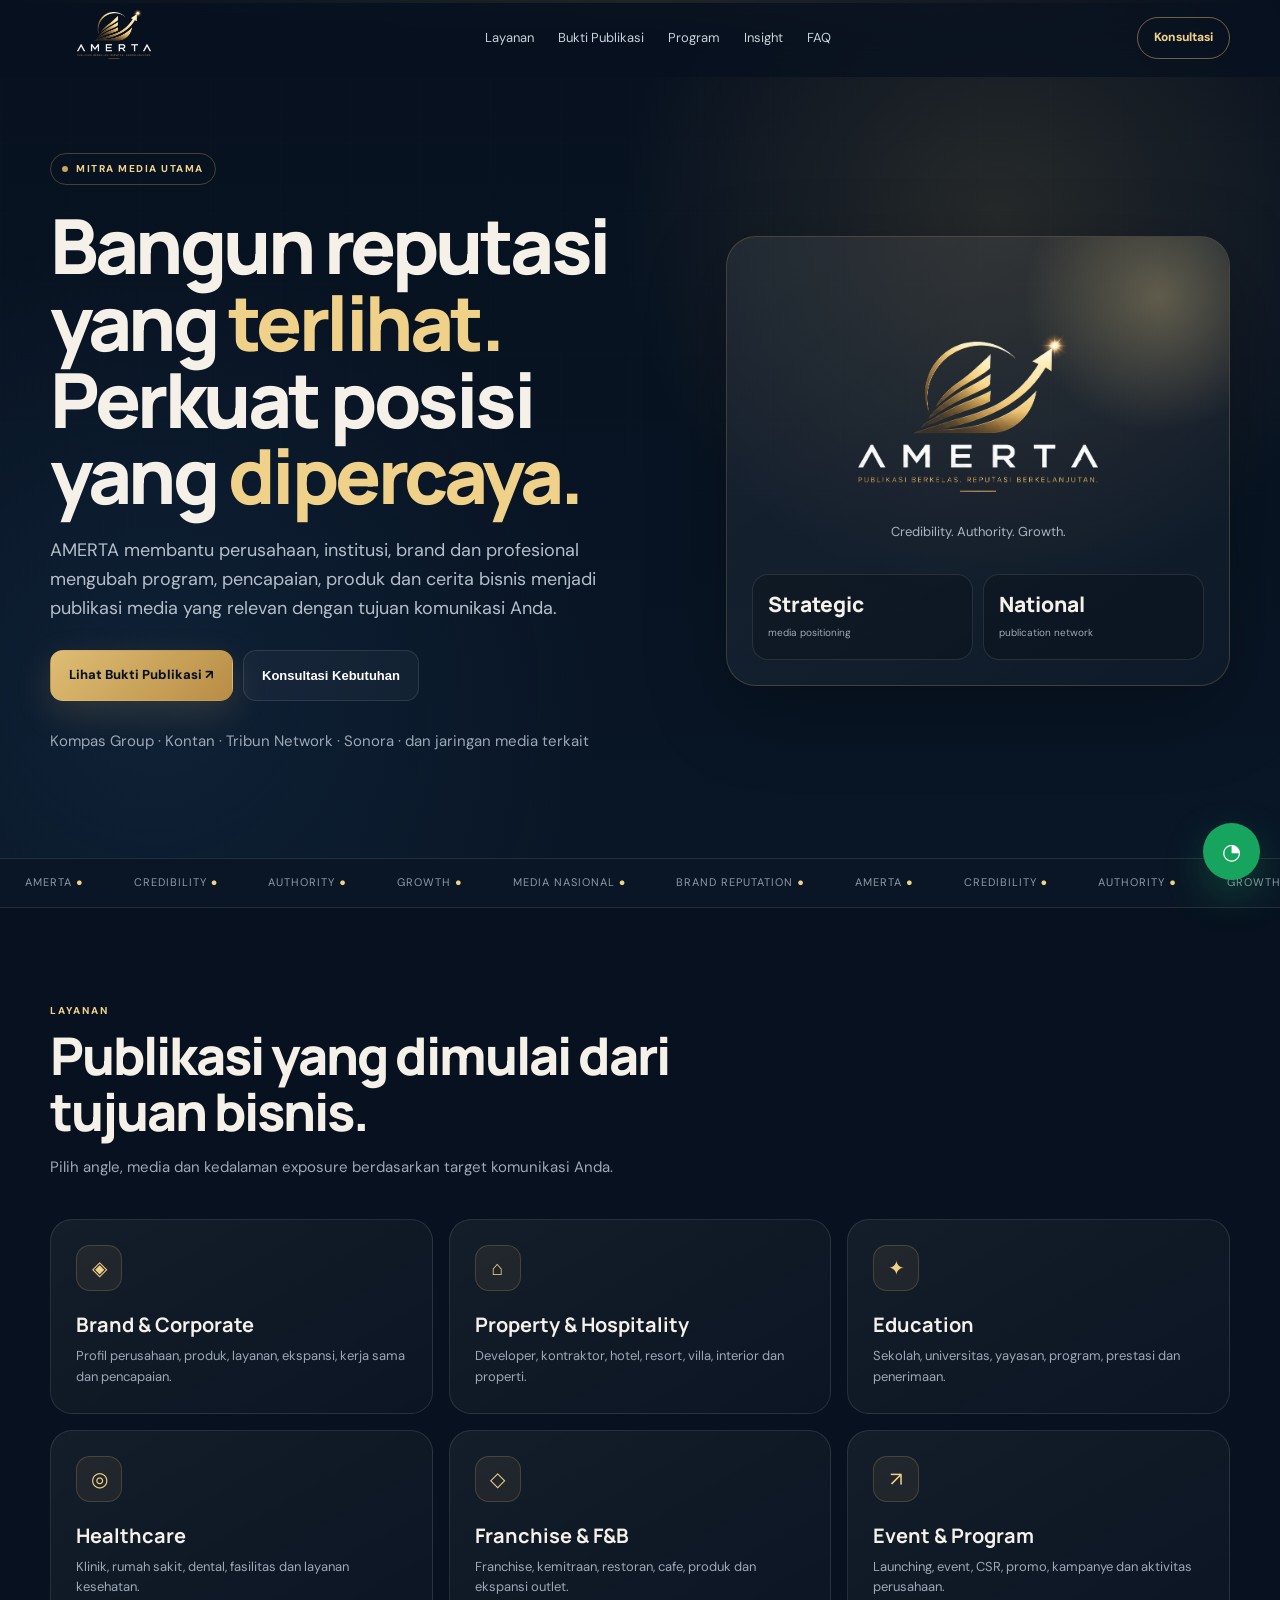
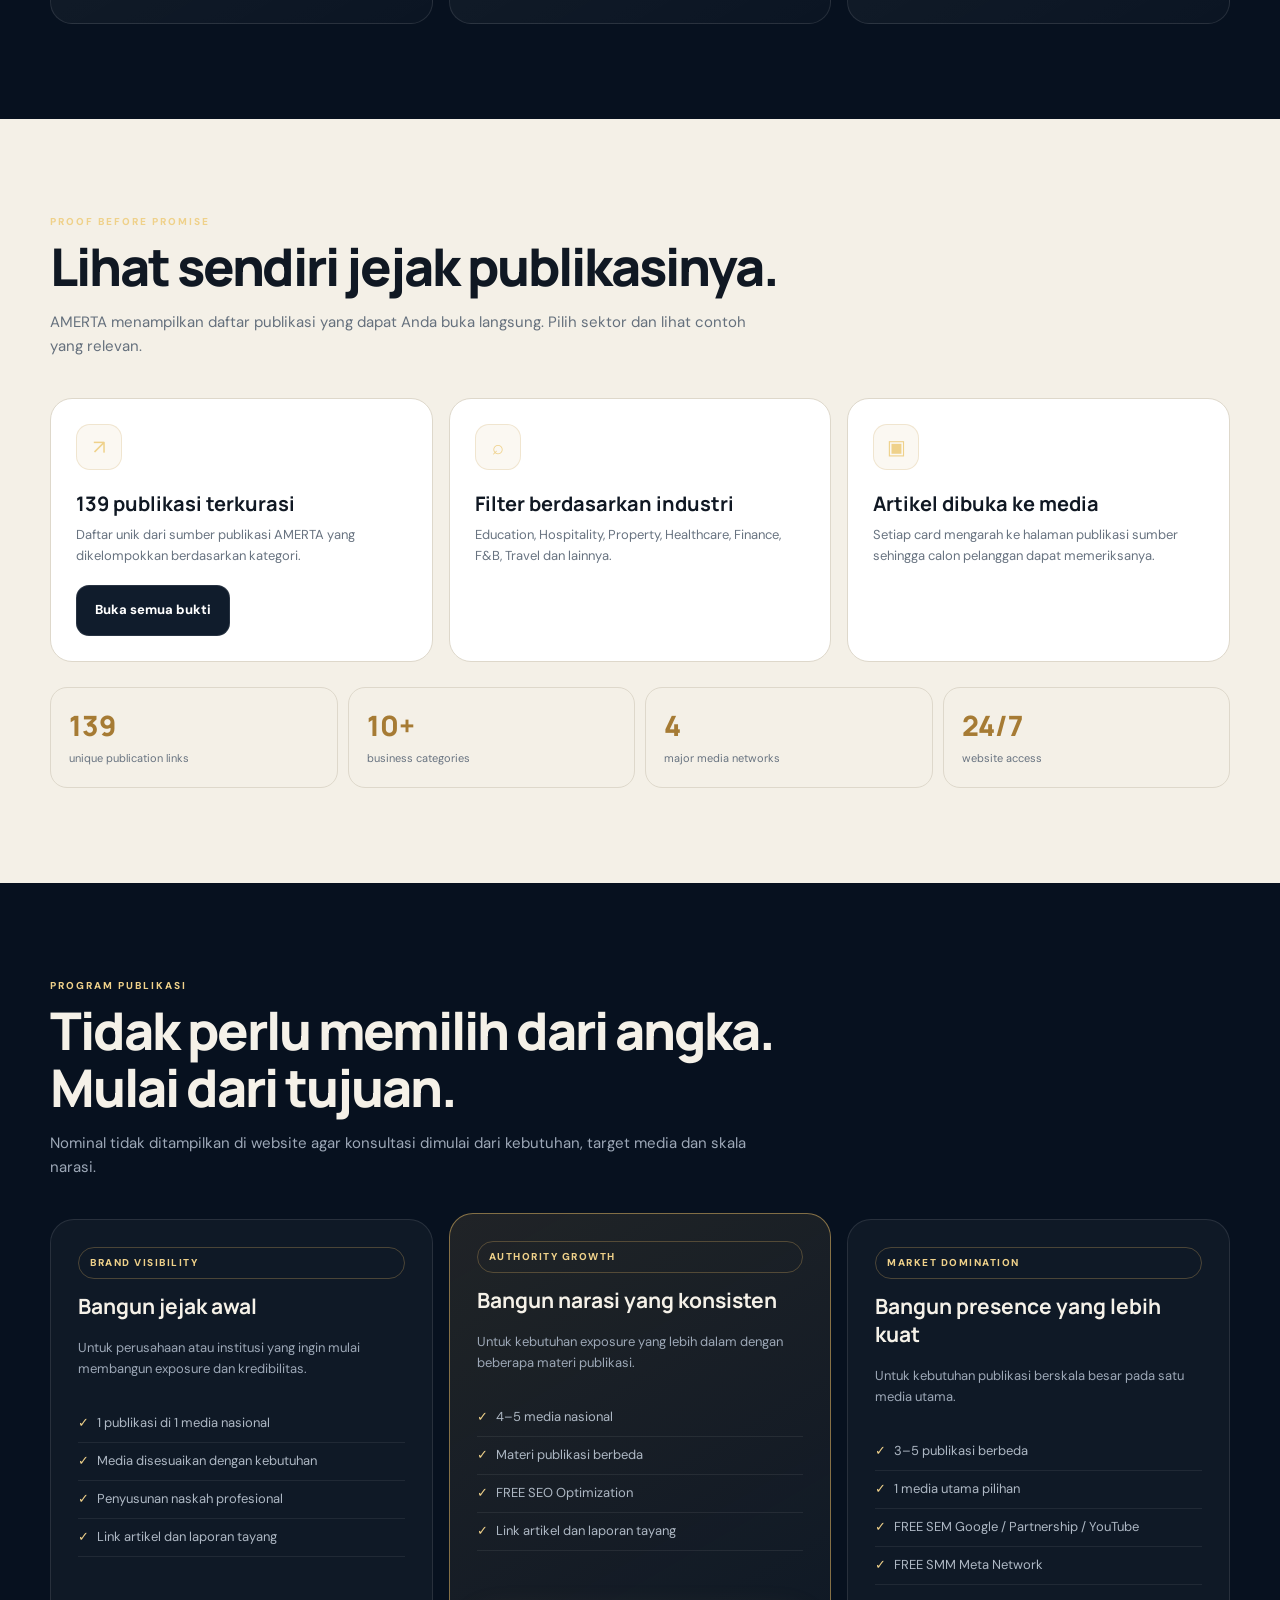
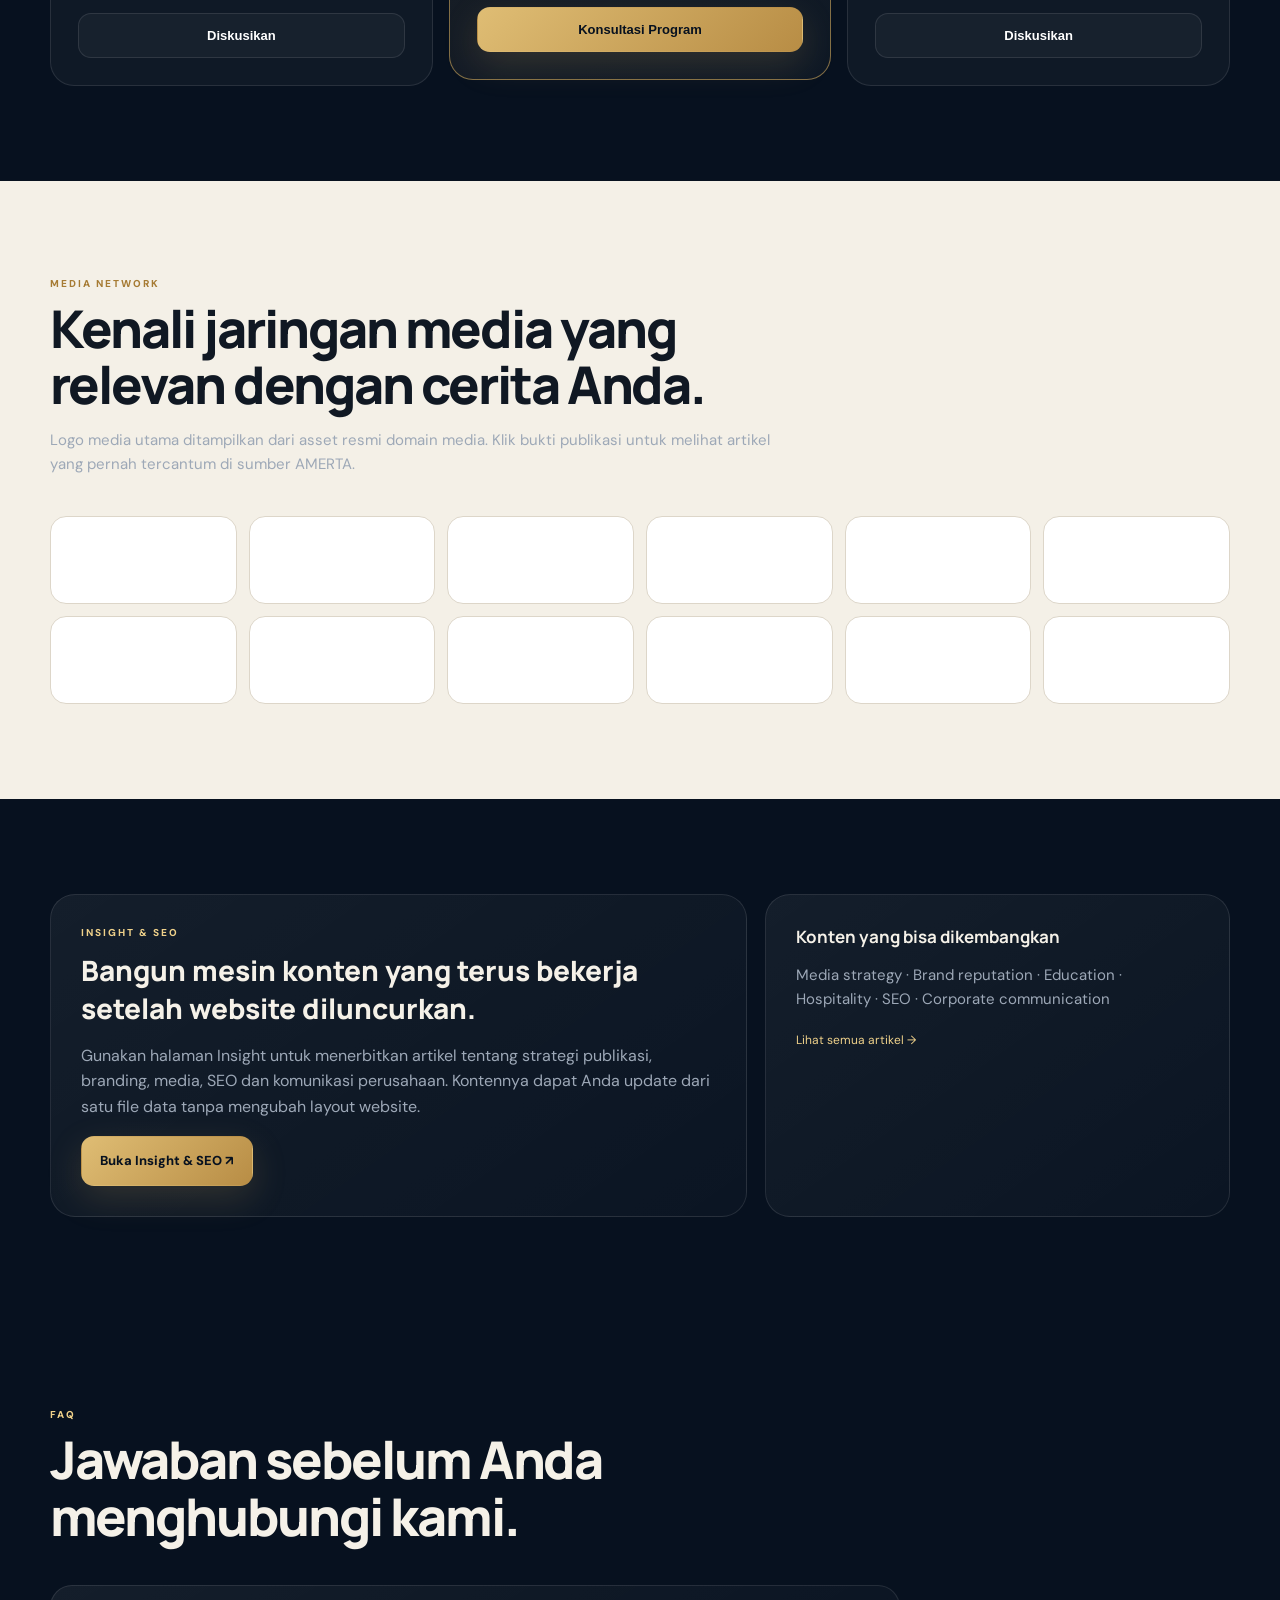
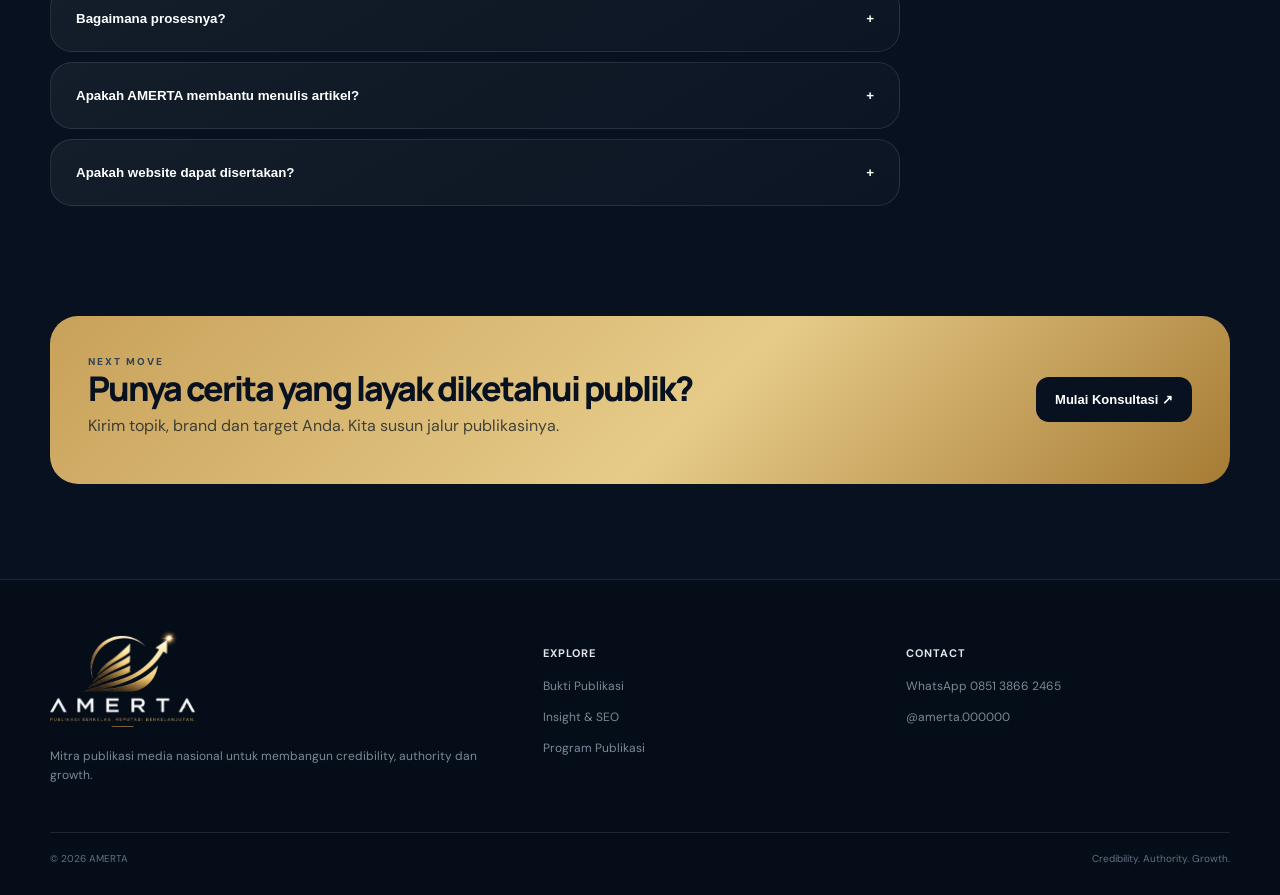
==== commit a1f3de2e: "Add files via upload" ====
--- a/index.html
+++ b/index.html
@@ -1,315 +1,73 @@
 <!doctype html>
 <html lang="id">
 <head>
-  <meta charset="UTF-8" />
-  <meta name="viewport" content="width=device-width, initial-scale=1.0" />
-  <meta name="theme-color" content="#07111f" />
-  <meta name="description" content="AMERTA membantu perusahaan, institusi, brand dan profesional membangun credibility, authority dan growth melalui publikasi media nasional." />
-  <title>AMERTA | Credibility. Authority. Growth.</title>
-  <link rel="icon" type="image/png" href="assets/amerta-logo-transparent.png" />
-  <link rel="preconnect" href="https://fonts.googleapis.com">
-  <link rel="preconnect" href="https://fonts.gstatic.com" crossorigin>
-  <link href="https://fonts.googleapis.com/css2?family=DM+Sans:wght@400;500;600;700&family=Manrope:wght@400;500;600;700;800&display=swap" rel="stylesheet">
-  <style>
-    :root{
-      --navy:#07111f; --navy2:#0b1728; --gold:#c9a35b; --gold2:#efd18a;
-      --cream:#f5f1e8; --muted:#9ca7b5; --white:#fff; --line:rgba(255,255,255,.1);
-      --glass:rgba(255,255,255,.055); --shadow:0 24px 80px rgba(0,0,0,.28);
-      --radius:24px;
-    }
-    *{box-sizing:border-box}
-    html{scroll-behavior:smooth}
-    body{margin:0;background:var(--navy);color:var(--cream);font-family:"DM Sans",sans-serif;line-height:1.6}
-    a{color:inherit;text-decoration:none}
-    button,input{font:inherit}
-    .container{width:min(1180px,calc(100% - 40px));margin:auto}
-    .topline{height:3px;background:linear-gradient(90deg,transparent,var(--gold),transparent)}
-    header{position:fixed;z-index:50;top:0;left:0;right:0;background:rgba(7,17,31,.72);backdrop-filter:blur(18px);border-bottom:1px solid transparent;transition:.3s}
-    header.scrolled{border-color:var(--line);background:rgba(7,17,31,.92)}
-    nav{height:78px;display:flex;align-items:center;justify-content:space-between;gap:24px}
-    .brand{display:flex;align-items:center;gap:12px}
-    .brand img{width:126px;height:48px;object-fit:contain;object-position:center}
-    .brand small{display:block;color:var(--muted);font-size:9px;letter-spacing:2px}
-    .navlinks{display:flex;gap:26px;color:#cbd2dc;font-size:13px}
-    .navlinks a{transition:.2s}.navlinks a:hover{color:var(--gold2)}
-    .navcta{padding:11px 17px;border:1px solid rgba(201,163,91,.55);border-radius:999px;color:var(--gold2);font-weight:700;font-size:12px}
-    .menu{display:none;background:none;border:0;color:#fff;font-size:24px}
-    .hero{min-height:760px;padding:160px 0 90px;position:relative;overflow:hidden;background:
-      radial-gradient(circle at 80% 20%,rgba(201,163,91,.15),transparent 32%),
-      radial-gradient(circle at 15% 70%,rgba(38,78,121,.2),transparent 35%),
-      linear-gradient(180deg,#07111f 0%,#091626 100%)}
-    .grid{position:absolute;inset:0;opacity:.17;background-image:linear-gradient(rgba(255,255,255,.05) 1px,transparent 1px),linear-gradient(90deg,rgba(255,255,255,.05) 1px,transparent 1px);background-size:72px 72px;mask-image:linear-gradient(to bottom,black,transparent)}
-    .hero-inner{position:relative;display:grid;grid-template-columns:1.08fr .92fr;gap:70px;align-items:center}
-    .eyebrow{display:inline-flex;align-items:center;gap:9px;padding:7px 11px;border:1px solid rgba(201,163,91,.3);border-radius:999px;color:var(--gold2);font-size:11px;letter-spacing:1.4px;text-transform:uppercase}
-    .eyebrow:before{content:"";width:6px;height:6px;background:var(--gold);border-radius:50%;box-shadow:0 0 18px var(--gold)}
-    h1{font-family:Manrope,sans-serif;font-size:clamp(42px,5.5vw,76px);line-height:1.02;letter-spacing:-3.5px;margin:22px 0}
-    h1 span{color:var(--gold2)}
-    .lead{font-size:18px;color:#b7c0cc;max-width:650px}
-    .hero-actions{display:flex;gap:12px;flex-wrap:wrap;margin:30px 0}
-    .btn{border:1px solid transparent;border-radius:13px;padding:14px 20px;cursor:pointer;font-weight:800;font-size:13px;transition:.25s;display:inline-flex;align-items:center;gap:9px}
-    .btn-gold{background:linear-gradient(135deg,#d7b46c,#b88e45);color:#09111d;box-shadow:0 12px 35px rgba(201,163,91,.2)}
-    .btn-gold:hover{transform:translateY(-2px);box-shadow:0 18px 42px rgba(201,163,91,.28)}
-    .btn-ghost{border-color:var(--line);background:rgba(255,255,255,.035);color:#f0ede7}
-    .btn-ghost:hover{border-color:rgba(201,163,91,.45)}
-    .trustline{display:flex;align-items:center;gap:14px;color:#8490a0;font-size:12px;margin-top:25px}
-    .dots{display:flex}.dots i{width:23px;height:23px;border-radius:50%;border:2px solid var(--navy);background:#b9c0c8;margin-left:-6px}
-    .dots i:first-child{margin-left:0;background:#d9b66d}.dots i:nth-child(2){background:#f1eee8}.dots i:nth-child(3){background:#8e9bad}.dots i:nth-child(4){background:#354a64}
-    .hero-card{position:relative;min-height:480px;border:1px solid rgba(201,163,91,.22);border-radius:30px;background:linear-gradient(145deg,rgba(255,255,255,.07),rgba(255,255,255,.025));box-shadow:var(--shadow);overflow:hidden;padding:26px}
-    .orb{position:absolute;width:270px;height:270px;border-radius:50%;right:-50px;top:-40px;background:radial-gradient(circle,rgba(239,209,138,.3),rgba(201,163,91,.04) 55%,transparent 70%);filter:blur(2px)}
-    .hero-logo{width:250px;max-width:70%;display:block;margin:25px auto 30px;filter:drop-shadow(0 15px 25px rgba(201,163,91,.14))}
-    .card-stat{position:absolute;left:26px;right:26px;bottom:26px;display:grid;grid-template-columns:1fr 1fr;gap:12px}
-    .stat{background:rgba(0,0,0,.2);border:1px solid var(--line);border-radius:18px;padding:16px}
-    .stat b{display:block;font:800 24px Manrope;color:#fff}.stat span{font-size:11px;color:var(--muted)}
-    section{padding:105px 0}
-    .section-head{max-width:700px;margin-bottom:42px}
-    .kicker{font-size:11px;color:var(--gold2);letter-spacing:2px;text-transform:uppercase;font-weight:800}
-    h2{font:800 clamp(32px,4vw,52px)/1.08 Manrope;letter-spacing:-2px;margin:10px 0 14px}
-    .sub{color:var(--muted);font-size:16px}
-    .strip{background:#0a1625;border-top:1px solid var(--line);border-bottom:1px solid var(--line);overflow:hidden}
-    .marquee{display:flex;width:max-content;animation:scroll 32s linear infinite}
-    .marquee span{padding:17px 28px;color:#8f9aaa;font-size:12px;letter-spacing:1px;text-transform:uppercase}
-    .marquee b{color:var(--gold2)}
-    @keyframes scroll{to{transform:translateX(-50%)}}
-    .cards{display:grid;grid-template-columns:repeat(3,1fr);gap:18px}
-    .card{border:1px solid var(--line);border-radius:22px;background:linear-gradient(150deg,rgba(255,255,255,.055),rgba(255,255,255,.02));padding:27px;transition:.28s;position:relative;overflow:hidden}
-    .card:hover{transform:translateY(-5px);border-color:rgba(201,163,91,.35);box-shadow:0 20px 60px rgba(0,0,0,.2)}
-    .icon{width:48px;height:48px;display:grid;place-items:center;border-radius:15px;background:rgba(201,163,91,.1);border:1px solid rgba(201,163,91,.22);color:var(--gold2);font-size:21px;margin-bottom:22px}
-    .card h3{font:700 21px Manrope;margin:0 0 10px}.card p{color:var(--muted);font-size:14px;margin:0}
-    .outcomes{display:grid;grid-template-columns:repeat(4,1fr);gap:12px;margin-top:30px}
-    .outcome{padding:22px;border:1px solid var(--line);border-radius:18px;background:rgba(255,255,255,.025)}
-    .outcome strong{font:800 30px Manrope;color:var(--gold2);display:block}.outcome span{color:#9da7b4;font-size:12px}
-    .dark-alt{background:#f3efe6;color:#101823}
-    .dark-alt .sub{color:#66707c}
-    .dark-alt .card{background:#fff;border-color:#ded8cb}.dark-alt .card p{color:#66707c}
-    .dark-alt .icon{background:#f7f0df;border-color:#e5d3a8}
-    .dark-alt .card h3{color:#101823}
-    .categories{display:flex;gap:9px;flex-wrap:wrap;margin:25px 0 30px}
-    .filter{border:1px solid #d9d2c4;background:transparent;border-radius:999px;padding:9px 13px;cursor:pointer;color:#53606e;font-size:12px;font-weight:700}
-    .filter.active,.filter:hover{background:#111d2c;color:#fff;border-color:#111d2c}
-    .media-grid{display:grid;grid-template-columns:repeat(5,1fr);gap:12px}
-    .media-item{border:1px solid #ded8cb;border-radius:16px;background:#fff;padding:13px;transition:.2s}
-    .media-item:hover{transform:translateY(-3px);box-shadow:0 10px 30px rgba(20,25,35,.08)}
-    .media-item img{width:100%;height:52px;object-fit:contain}
-    .media-item small{display:block;text-align:center;color:#7a8490;font-size:10px;margin-top:7px}
-    .pricing{display:grid;grid-template-columns:repeat(3,1fr);gap:18px;align-items:stretch}
-    .price-card{border:1px solid var(--line);border-radius:24px;background:rgba(255,255,255,.035);padding:28px;display:flex;flex-direction:column}
-    .price-card.featured{border-color:rgba(201,163,91,.65);background:linear-gradient(160deg,rgba(201,163,91,.12),rgba(255,255,255,.03));transform:translateY(-8px)}
-    .badge{display:inline-flex;width:max-content;padding:6px 9px;border-radius:999px;background:rgba(201,163,91,.12);color:var(--gold2);font-size:10px;font-weight:800;letter-spacing:1px;text-transform:uppercase}
-    .price{font:800 38px Manrope;margin:16px 0 2px}.price small{font:500 12px DM Sans;color:var(--muted)}
-    .price-card ul{padding:0;margin:20px 0;list-style:none;color:#aeb8c5;font-size:13px;flex:1}
-    .price-card li{padding:9px 0;border-bottom:1px solid rgba(255,255,255,.07)}.price-card li:before{content:"✓";color:var(--gold2);margin-right:9px}
-    .calculator{display:grid;grid-template-columns:1fr 1fr;gap:30px;align-items:center}
-    .calc-box{padding:28px;border:1px solid var(--line);border-radius:24px;background:rgba(255,255,255,.04)}
-    .range{width:100%;accent-color:var(--gold)}
-    .calc-result{font:800 44px Manrope;color:var(--gold2);margin:8px 0}
-    .proof-grid{display:grid;grid-template-columns:1.2fr .8fr;gap:18px}
-    .proof-main{min-height:370px;padding:34px;border-radius:26px;border:1px solid var(--line);background:radial-gradient(circle at 90% 10%,rgba(201,163,91,.16),transparent 30%),#0b1728}
-    .quote{font:600 27px/1.35 Manrope;max-width:720px;margin:40px 0 30px}
-    .proof-side{display:grid;gap:18px}.proof-mini{border:1px solid var(--line);border-radius:22px;padding:25px;background:rgba(255,255,255,.03)}
-    .proof-mini b{font:800 34px Manrope;color:var(--gold2)}
-    .faq{max-width:850px}.faq-item{border-top:1px solid var(--line)}.faq-q{width:100%;background:none;border:0;color:#fff;text-align:left;padding:21px 0;display:flex;justify-content:space-between;cursor:pointer;font-weight:700}.faq-a{max-height:0;overflow:hidden;color:#9fa9b6;font-size:14px;transition:.35s}.faq-item.open .faq-a{max-height:200px;padding-bottom:20px}.plus{color:var(--gold2);font-size:22px}
-    .cta{padding:40px;border-radius:30px;background:linear-gradient(135deg,#caa45f,#e4c985 55%,#a77d39);color:#08111d;display:flex;align-items:center;justify-content:space-between;gap:30px;box-shadow:0 25px 80px rgba(201,163,91,.15)}
-    .cta h2{margin:0;font-size:34px}.cta p{margin:7px 0 0;opacity:.72}.cta .btn{background:#07111f;color:#fff}
-    footer{padding:55px 0 35px;border-top:1px solid var(--line);background:#050d18}.footer-grid{display:grid;grid-template-columns:1.4fr 1fr 1fr;gap:50px}.footer-logo{width:150px}.footer p,.footer a{color:#7e8a99;font-size:13px}.footer h4{font-size:12px;letter-spacing:1px;text-transform:uppercase;color:#dfe4eb}.bottom{display:flex;justify-content:space-between;border-top:1px solid var(--line);margin-top:40px;padding-top:20px;color:#667384;font-size:11px}
-    .wa-float{position:fixed;right:22px;bottom:22px;z-index:60;width:58px;height:58px;border-radius:50%;display:grid;place-items:center;background:#16a05d;color:white;box-shadow:0 15px 35px rgba(22,160,93,.3);font-size:23px}
-    .modal{position:fixed;inset:0;z-index:100;display:none;place-items:center;background:rgba(0,0,0,.68);backdrop-filter:blur(8px);padding:20px}.modal.show{display:grid}.modal-box{width:min(650px,100%);background:#0b1728;border:1px solid rgba(201,163,91,.35);border-radius:24px;padding:28px;box-shadow:var(--shadow)}.modal-top{display:flex;justify-content:space-between;align-items:center}.close{background:none;border:0;color:#fff;font-size:28px;cursor:pointer}.form{display:grid;gap:12px;margin-top:18px}.form input,.form textarea,.form select{width:100%;border:1px solid var(--line);border-radius:12px;background:#07111f;color:#fff;padding:13px;outline:none}.form textarea{min-height:100px;resize:vertical}
-    @media(max-width:900px){.hero-inner,.calculator,.proof-grid{grid-template-columns:1fr}.hero{padding-top:135px}.hero-card{min-height:410px}.cards,.pricing{grid-template-columns:1fr}.price-card.featured{transform:none}.media-grid{grid-template-columns:repeat(3,1fr)}.outcomes{grid-template-columns:repeat(2,1fr)}.navlinks{display:none}.menu{display:block}.navlinks.mobile{position:absolute;top:78px;left:0;right:0;background:#07111f;display:grid;padding:18px 20px;border-bottom:1px solid var(--line)}}
-    @media(max-width:560px){.container{width:min(100% - 28px,1180px)}nav{height:70px}.brand img{width:108px}.hero{min-height:auto;padding:120px 0 70px}h1{letter-spacing:-2.3px}.lead{font-size:16px}.hero-card{min-height:380px;padding:18px}.hero-logo{width:210px}.media-grid{grid-template-columns:repeat(2,1fr)}section{padding:75px 0}.outcomes{grid-template-columns:1fr 1fr}.cta{padding:28px;display:block}.cta .btn{margin-top:20px}.footer-grid{grid-template-columns:1fr;gap:20px}.bottom{display:block}.bottom span{display:block;margin-top:8px}}
-  </style>
+<meta charset="utf-8"><meta name="viewport" content="width=device-width, initial-scale=1, viewport-fit=cover">
+<meta name="theme-color" content="#07111f"><meta name="description" content="AMERTA membantu perusahaan, institusi, brand dan profesional membangun credibility, authority dan growth melalui publikasi media nasional.">
+<meta property="og:title" content="AMERTA | Credibility. Authority. Growth."><meta property="og:description" content="Publikasi media nasional untuk membangun credibility, authority dan growth.">
+<title>AMERTA | Credibility. Authority. Growth.</title>
+<link rel="icon" href="assets/amerta-logo-transparent.png">
+<link rel="preconnect" href="https://fonts.googleapis.com"><link rel="preconnect" href="https://fonts.gstatic.com" crossorigin>
+<link href="https://fonts.googleapis.com/css2?family=DM+Sans:wght@400;500;600;700&family=Manrope:wght@500;600;700;800&display=swap" rel="stylesheet">
+<style>
+:root{--n:#07111f;--n2:#0c1828;--g:#c9a35b;--g2:#efd18a;--c:#f5f1e8;--m:#9da8b7;--l:rgba(255,255,255,.1);--r:22px}*{box-sizing:border-box}html{scroll-behavior:smooth}body{margin:0;background:var(--n);color:var(--c);font-family:"DM Sans",sans-serif;line-height:1.6}a{text-decoration:none;color:inherit}.wrap{width:min(1180px,calc(100% - 32px));margin:auto}.top{height:3px;background:linear-gradient(90deg,transparent,var(--g),transparent)}header{position:fixed;top:0;left:0;right:0;z-index:50;background:rgba(7,17,31,.75);backdrop-filter:blur(18px);border-bottom:1px solid transparent}header.on{border-color:var(--l);background:rgba(7,17,31,.94)}nav{height:76px;display:flex;align-items:center;justify-content:space-between;gap:20px}.brand img{width:128px;height:50px;object-fit:contain}.links{display:flex;gap:24px;font-size:13px;color:#c8d0da}.links a:hover{color:var(--g2)}.navbtn{border:1px solid rgba(201,163,91,.55);border-radius:99px;padding:10px 16px;color:var(--g2);font-size:12px;font-weight:800}.menu{display:none;background:none;border:0;color:#fff;font-size:24px}.hero{padding:150px 0 90px;min-height:750px;position:relative;overflow:hidden;background:radial-gradient(circle at 78% 25%,rgba(201,163,91,.16),transparent 32%),radial-gradient(circle at 12% 80%,rgba(44,88,133,.18),transparent 34%),linear-gradient(180deg,#07111f,#091626)}.hero:after{content:"";position:absolute;inset:0;opacity:.13;background-image:linear-gradient(rgba(255,255,255,.07) 1px,transparent 1px),linear-gradient(90deg,rgba(255,255,255,.07) 1px,transparent 1px);background-size:70px 70px;mask-image:linear-gradient(#000,transparent)}.hero-grid{position:relative;z-index:1;display:grid;grid-template-columns:1.1fr .9fr;gap:60px;align-items:center}.eyebrow,.tag{display:inline-flex;border:1px solid rgba(201,163,91,.32);border-radius:99px;padding:7px 11px;color:var(--g2);font-size:10px;font-weight:800;letter-spacing:1.5px;text-transform:uppercase}.eyebrow:before{content:"";width:6px;height:6px;background:var(--g);border-radius:50%;margin:5px 8px 0 0}h1{font:800 clamp(43px,6vw,76px)/1.01 Manrope;letter-spacing:-3.5px;margin:22px 0}h1 em{font-style:normal;color:var(--g2)}.lead{max-width:670px;color:#b5bfcb;font-size:18px}.actions{display:flex;gap:10px;flex-wrap:wrap;margin:28px 0}.btn{border:1px solid transparent;border-radius:13px;padding:14px 18px;font-size:13px;font-weight:800;cursor:pointer;display:inline-flex;align-items:center;justify-content:center;gap:8px;transition:.2s}.gold{background:linear-gradient(135deg,#dfbd74,#b88d45);color:#07111f;box-shadow:0 12px 35px rgba(201,163,91,.18)}.gold:hover{transform:translateY(-2px)}.ghost{background:rgba(255,255,255,.035);border-color:var(--l);color:#fff}.hero-card{border:1px solid rgba(201,163,91,.24);border-radius:30px;padding:25px;min-height:450px;background:linear-gradient(145deg,rgba(255,255,255,.07),rgba(255,255,255,.025));box-shadow:0 25px 80px rgba(0,0,0,.28);position:relative;overflow:hidden}.hero-card:before{content:"";position:absolute;width:280px;height:280px;right:-70px;top:-80px;border-radius:50%;background:radial-gradient(circle,rgba(239,209,138,.3),transparent 68%)}.hero-logo{display:block;width:240px;max-width:75%;margin:70px auto 30px;position:relative}.hero-center{text-align:center;color:#aab5c1;font-size:13px}.mini-stats{position:absolute;bottom:25px;left:25px;right:25px;display:grid;grid-template-columns:1fr 1fr;gap:10px}.mini{border:1px solid var(--l);border-radius:16px;background:rgba(0,0,0,.18);padding:15px}.mini b{font:800 21px Manrope;display:block}.mini span{font-size:10px;color:var(--m)}.strip{border-top:1px solid var(--l);border-bottom:1px solid var(--l);background:#0a1625;overflow:hidden}.ticker{display:flex;width:max-content;animation:ticker 35s linear infinite}.ticker span{padding:15px 25px;color:#8e99a7;font-size:11px;letter-spacing:1px;text-transform:uppercase}.ticker b{color:var(--g2)}@keyframes ticker{to{transform:translateX(-50%)}}section{padding:95px 0}.kicker{color:var(--g2);font-size:10px;font-weight:800;letter-spacing:2px;text-transform:uppercase}.head{max-width:730px;margin-bottom:40px}h2{font:800 clamp(32px,4.2vw,52px)/1.08 Manrope;letter-spacing:-2px;margin:9px 0 13px}.sub{color:var(--m);font-size:15px}.cards{display:grid;grid-template-columns:repeat(3,1fr);gap:16px}.card{border:1px solid var(--l);border-radius:var(--r);padding:25px;background:linear-gradient(150deg,rgba(255,255,255,.055),rgba(255,255,255,.02));transition:.25s}.card:hover{transform:translateY(-4px);border-color:rgba(201,163,91,.4)}.icon{width:46px;height:46px;border-radius:14px;border:1px solid rgba(201,163,91,.23);background:rgba(201,163,91,.08);display:grid;place-items:center;color:var(--g2);font-size:20px;margin-bottom:20px}.card h3{font:700 20px Manrope;margin:0 0 8px}.card p{margin:0;color:var(--m);font-size:13px}.proofband{background:#f4f0e7;color:#101823}.proofband .sub{color:#65707d}.proofband .card{background:#fff;border-color:#ded8cb}.proofband .card h3{color:#101823}.proofband .card p{color:#687380}.numbers{display:grid;grid-template-columns:repeat(4,1fr);gap:10px;margin-top:25px}.number{border:1px solid #ded8cb;border-radius:17px;padding:18px}.number b{font:800 28px Manrope;color:#a67b34;display:block}.number span{font-size:11px;color:#687380}.pricegrid{display:grid;grid-template-columns:repeat(3,1fr);gap:16px}.price{border:1px solid var(--l);border-radius:24px;padding:27px;background:rgba(255,255,255,.035);display:flex;flex-direction:column}.price.feature{border-color:rgba(201,163,91,.62);background:linear-gradient(150deg,rgba(201,163,91,.13),rgba(255,255,255,.03));transform:translateY(-6px)}.price h3{font:700 21px Manrope;margin:13px 0 5px}.price p{color:var(--m);font-size:13px}.price ul{list-style:none;padding:0;flex:1;color:#aeb8c4;font-size:13px}.price li{padding:8px 0;border-bottom:1px solid rgba(255,255,255,.07)}.price li:before{content:"✓";color:var(--g2);margin-right:8px}.price .btn{margin-top:15px}.media-area{background:#f4f0e7;color:#101823}.media-logos{display:grid;grid-template-columns:repeat(6,1fr);gap:12px}.media-logo{height:88px;background:#fff;border:1px solid #ddd6c9;border-radius:16px;display:grid;place-items:center;padding:16px}.media-logo img{width:100%;height:54px;object-fit:contain}.media-logo span{font-size:12px;color:#66707c;text-align:center}.insight{display:grid;grid-template-columns:1.2fr .8fr;gap:18px}.insight-main,.insight-side{border:1px solid var(--l);border-radius:25px;padding:30px;background:linear-gradient(145deg,rgba(255,255,255,.055),rgba(255,255,255,.02))}.insight-main h3{font:800 28px Manrope;margin:10px 0}.insight-main p{color:var(--m)}.insight-side h4{font:700 17px Manrope;margin:0 0 10px}.insight-side a{color:var(--g2);font-size:12px}.cta{padding:38px;border-radius:28px;background:linear-gradient(135deg,#c8a15a,#e6cb88 55%,#a67b34);color:#07111f;display:flex;align-items:center;justify-content:space-between;gap:25px}.cta h2{margin:0;font-size:34px}.cta p{opacity:.72;margin:7px 0}.cta .btn{background:#07111f;color:#fff}.wa{position:fixed;z-index:60;right:20px;bottom:20px;width:57px;height:57px;border-radius:50%;display:grid;place-items:center;background:#17a45e;color:#fff;font-size:22px;box-shadow:0 15px 40px rgba(23,164,94,.3)}footer{border-top:1px solid var(--l);padding:50px 0 28px;background:#050d18}.foot{display:grid;grid-template-columns:1.4fr 1fr 1fr;gap:40px}.foot img{width:145px}.foot p,.foot a{font-size:12px;color:#7d8998}.foot h4{font-size:11px;letter-spacing:1px;color:#e2e6eb;text-transform:uppercase}.bottom{border-top:1px solid var(--l);margin-top:35px;padding-top:18px;display:flex;justify-content:space-between;color:#637083;font-size:10px}.modal{display:none;position:fixed;z-index:100;inset:0;background:rgba(0,0,0,.7);backdrop-filter:blur(8px);place-items:center;padding:16px}.modal.show{display:grid}.box{width:min(620px,100%);background:#0b1728;border:1px solid rgba(201,163,91,.35);border-radius:24px;padding:25px}.boxhead{display:flex;justify-content:space-between}.close{border:0;background:none;color:#fff;font-size:27px}.form{display:grid;gap:10px;margin-top:15px}.form input,.form select,.form textarea{background:#07111f;border:1px solid var(--l);border-radius:11px;padding:13px;color:#fff}.form textarea{min-height:100px}.mobilebar{display:none}
+@media(max-width:900px){.hero-grid,.insight{grid-template-columns:1fr}.hero{padding-top:125px}.cards,.pricegrid{grid-template-columns:1fr}.price.feature{transform:none}.media-logos{grid-template-columns:repeat(3,1fr)}.links{display:none}.menu{display:block}.mobilebar{position:absolute;top:76px;left:0;right:0;background:#07111f;border-bottom:1px solid var(--l);padding:15px;display:none}.mobilebar.show{display:grid}.mobilebar a{padding:10px;color:#cbd3dd}.numbers{grid-template-columns:repeat(2,1fr)}}
+@media(max-width:560px){nav{height:68px}.brand img{width:108px}.navbtn{display:none}.hero{padding:112px 0 65px;min-height:auto}.hero-card{min-height:370px}.hero-logo{margin-top:55px;width:205px}h1{letter-spacing:-2.4px}.lead{font-size:16px}.actions .btn{width:100%}.media-logos{grid-template-columns:repeat(2,1fr)}section{padding:72px 0}.cta{display:block;padding:27px}.cta .btn{margin-top:18px}.foot{grid-template-columns:1fr;gap:15px}.bottom{display:block}.bottom span{display:block;margin-top:8px}}
+</style>
 </head>
 <body>
-<div class="topline"></div>
-<header id="header"><div class="container"><nav>
-  <a class="brand" href="#home"><img src="assets/amerta-logo-transparent.png" alt="AMERTA"><div><small>CREDIBILITY. AUTHORITY. GROWTH.</small></div></a>
-  <div class="navlinks" id="navlinks">
-    <a href="#layanan">Layanan</a><a href="#media">Media</a><a href="#paket">Paket</a><a href="#bukti">Bukti Publikasi</a><a href="#faq">FAQ</a>
-  </div>
-  <a class="navcta" href="#kontak">Konsultasi</a>
-  <button class="menu" id="menu">☰</button>
-</nav></div></header>
+<div class="top"></div>
+<header id="header"><div class="wrap"><nav>
+<a class="brand" href="index.html"><img src="assets/amerta-logo-transparent.png" alt="AMERTA"></a>
+<div class="links"><a href="#layanan">Layanan</a><a href="bukti-publikasi.html">Bukti Publikasi</a><a href="#paket">Program</a><a href="insight.html">Insight</a><a href="#faq">FAQ</a></div>
+<a class="navbtn" href="#kontak">Konsultasi</a><button class="menu" id="menu">☰</button>
+</nav><div class="mobilebar" id="mobilebar"><a href="#layanan">Layanan</a><a href="bukti-publikasi.html">Bukti Publikasi</a><a href="#paket">Program</a><a href="insight.html">Insight & SEO</a><a href="#faq">FAQ</a></div></div></header>
 
-<main id="home">
-<section class="hero">
-  <div class="grid"></div>
-  <div class="container hero-inner">
-    <div>
-      <span class="eyebrow">Mitra Media Utama</span>
-      <h1>Bangun reputasi yang <span>terlihat.</span><br>Perkuat posisi yang <span>dipercaya.</span></h1>
-      <p class="lead">AMERTA membantu perusahaan, institusi, brand dan profesional mengubah program, pencapaian, produk dan cerita bisnis menjadi publikasi yang memiliki nilai reputasi.</p>
-      <div class="hero-actions">
-        <a class="btn btn-gold" href="#paket">Lihat Paket Publikasi ↗</a>
-        <button class="btn btn-ghost" data-modal>Diskusikan Kebutuhan</button>
-      </div>
-      <div class="trustline"><div class="dots"><i></i><i></i><i></i><i></i></div> Kompas Group · Kontan · Tribun Network · Sonora</div>
-    </div>
-    <div class="hero-card">
-      <div class="orb"></div>
-      <img class="hero-logo" src="assets/amerta-logo-transparent.png" alt="AMERTA logo">
-      <div style="text-align:center;color:#a9b3bf;font-size:13px;max-width:330px;margin:auto">Credibility. Authority. Growth.</div>
-      <div class="card-stat">
-        <div class="stat"><b>National</b><span>media publication</span></div>
-        <div class="stat"><b>Strategic</b><span>content positioning</span></div>
-      </div>
-    </div>
-  </div>
-</section>
+<section class="hero"><div class="wrap hero-grid">
+<div><span class="eyebrow">Mitra Media Utama</span><h1>Bangun reputasi yang <em>terlihat.</em><br>Perkuat posisi yang <em>dipercaya.</em></h1>
+<p class="lead">AMERTA membantu perusahaan, institusi, brand dan profesional mengubah program, pencapaian, produk dan cerita bisnis menjadi publikasi media yang relevan dengan tujuan komunikasi Anda.</p>
+<div class="actions"><a class="btn gold" href="bukti-publikasi.html">Lihat Bukti Publikasi ↗</a><button class="btn ghost" data-modal>Konsultasi Kebutuhan</button></div>
+<p class="sub">Kompas Group · Kontan · Tribun Network · Sonora · dan jaringan media terkait</p></div>
+<div class="hero-card"><img class="hero-logo" src="assets/amerta-logo-transparent.png" alt="AMERTA logo"><div class="hero-center">Credibility. Authority. Growth.</div><div class="mini-stats"><div class="mini"><b>Strategic</b><span>media positioning</span></div><div class="mini"><b>National</b><span>publication network</span></div></div></div>
+</div></section>
 
-<div class="strip"><div class="marquee">
-  <span>AMERTA <b>●</b></span><span>Credibility <b>●</b></span><span>Authority <b>●</b></span><span>Growth <b>●</b></span><span>Media Nasional <b>●</b></span><span>Brand Reputation <b>●</b></span>
-  <span>AMERTA <b>●</b></span><span>Credibility <b>●</b></span><span>Authority <b>●</b></span><span>Growth <b>●</b></span><span>Media Nasional <b>●</b></span><span>Brand Reputation <b>●</b></span>
-</div></div>
+<div class="strip"><div class="ticker"><span>AMERTA <b>●</b></span><span>Credibility <b>●</b></span><span>Authority <b>●</b></span><span>Growth <b>●</b></span><span>Media Nasional <b>●</b></span><span>Brand Reputation <b>●</b></span><span>AMERTA <b>●</b></span><span>Credibility <b>●</b></span><span>Authority <b>●</b></span><span>Growth <b>●</b></span><span>Media Nasional <b>●</b></span><span>Brand Reputation <b>●</b></span></div></div>
 
-<section id="layanan">
-  <div class="container">
-    <div class="section-head"><div class="kicker">Apa yang AMERTA kerjakan</div><h2>Publikasi yang disusun dari tujuan bisnis.</h2><p class="sub">Anda membawa cerita, program atau pencapaian. AMERTA membantu memilih angle, menyusun naskah dan mengarahkan publikasinya ke media yang relevan.</p></div>
-    <div class="cards">
-      <article class="card"><div class="icon">◈</div><h3>Brand & Corporate</h3><p>Branding perusahaan, produk, layanan, ekspansi, kerja sama dan pencapaian.</p></article>
-      <article class="card"><div class="icon">⌂</div><h3>Property & Hospitality</h3><p>Developer, kontraktor, hotel, resort, villa, interior dan bisnis properti.</p></article>
-      <article class="card"><div class="icon">✦</div><h3>Education</h3><p>Sekolah, universitas, yayasan, program pendidikan, prestasi dan penerimaan siswa.</p></article>
-      <article class="card"><div class="icon">◎</div><h3>Healthcare</h3><p>Klinik, rumah sakit, dental, layanan kesehatan dan inovasi fasilitas.</p></article>
-      <article class="card"><div class="icon">◇</div><h3>Franchise & F&B</h3><p>Franchise, kemitraan, restoran, cafe, produk makanan dan ekspansi outlet.</p></article>
-      <article class="card"><div class="icon">↗</div><h3>Event & Program</h3><p>Event, CSR, launching, promo, kampanye dan aktivitas yang ingin mendapatkan exposure.</p></article>
-    </div>
-    <div class="outcomes">
-      <div class="outcome"><strong>01</strong><span>Media exposure</span></div><div class="outcome"><strong>02</strong><span>Credibility</span></div><div class="outcome"><strong>03</strong><span>Authority</span></div><div class="outcome"><strong>04</strong><span>Growth narrative</span></div>
-    </div>
-  </div>
-</section>
+<section id="layanan"><div class="wrap"><div class="head"><div class="kicker">Layanan</div><h2>Publikasi yang dimulai dari tujuan bisnis.</h2><p class="sub">Pilih angle, media dan kedalaman exposure berdasarkan target komunikasi Anda.</p></div>
+<div class="cards"><article class="card"><div class="icon">◈</div><h3>Brand & Corporate</h3><p>Profil perusahaan, produk, layanan, ekspansi, kerja sama dan pencapaian.</p></article><article class="card"><div class="icon">⌂</div><h3>Property & Hospitality</h3><p>Developer, kontraktor, hotel, resort, villa, interior dan properti.</p></article><article class="card"><div class="icon">✦</div><h3>Education</h3><p>Sekolah, universitas, yayasan, program, prestasi dan penerimaan.</p></article><article class="card"><div class="icon">◎</div><h3>Healthcare</h3><p>Klinik, rumah sakit, dental, fasilitas dan layanan kesehatan.</p></article><article class="card"><div class="icon">◇</div><h3>Franchise & F&B</h3><p>Franchise, kemitraan, restoran, cafe, produk dan ekspansi outlet.</p></article><article class="card"><div class="icon">↗</div><h3>Event & Program</h3><p>Launching, event, CSR, promo, kampanye dan aktivitas perusahaan.</p></article></div></div></section>
 
-<section class="dark-alt" id="media">
-  <div class="container">
-    <div class="section-head"><div class="kicker">Media Network</div><h2>Tempat cerita Anda mendapatkan konteks.</h2><p class="sub">AMERTA memiliki daftar media nasional dan jaringan kategori yang dapat disesuaikan dengan industri serta tujuan publikasi.</p></div>
-    <div class="categories" id="filters">
-      <button class="filter active" data-filter="all">Semua</button><button class="filter" data-filter="news">News</button><button class="filter" data-filter="business">Business</button><button class="filter" data-filter="lifestyle">Lifestyle</button><button class="filter" data-filter="auto">Otomotif</button><button class="filter" data-filter="family">Family</button><button class="filter" data-filter="home">Home</button><button class="filter" data-filter="regional">Regional</button>
-    </div>
-    <div class="media-grid" id="mediaGrid"></div>
-  </div>
-</section>
+<section class="proofband"><div class="wrap"><div class="head"><div class="kicker">Proof before promise</div><h2>Lihat sendiri jejak publikasinya.</h2><p class="sub">AMERTA menampilkan daftar publikasi yang dapat Anda buka langsung. Pilih sektor dan lihat contoh yang relevan.</p></div>
+<div class="cards"><article class="card"><div class="icon">↗</div><h3>139 publikasi terkurasi</h3><p>Daftar unik dari sumber publikasi AMERTA yang dikelompokkan berdasarkan kategori.</p><a class="btn ghost" style="margin-top:18px;background:#101c2c" href="bukti-publikasi.html">Buka semua bukti</a></article><article class="card"><div class="icon">⌕</div><h3>Filter berdasarkan industri</h3><p>Education, Hospitality, Property, Healthcare, Finance, F&B, Travel dan lainnya.</p></article><article class="card"><div class="icon">▣</div><h3>Artikel dibuka ke media</h3><p>Setiap card mengarah ke halaman publikasi sumber sehingga calon pelanggan dapat memeriksanya.</p></article></div>
+<div class="numbers"><div class="number"><b>139</b><span>unique publication links</span></div><div class="number"><b>10+</b><span>business categories</span></div><div class="number"><b>4</b><span>major media networks</span></div><div class="number"><b>24/7</b><span>website access</span></div></div></div></section>
 
-<section id="paket">
-  <div class="container">
-    <div class="section-head"><div class="kicker">Publication Programs</div><h2>Pilih kedalaman exposure sesuai tujuan.</h2><p class="sub">Tiga pendekatan untuk kebutuhan publikasi yang berbeda. Detail media dan materi dapat dibahas sebelum eksekusi.</p></div>
-    <div class="pricing">
-      <article class="price-card"><span class="badge">Brand Visibility</span><div class="price">Rp25jt<span style="font-size:18px">+</span> <small>mulai</small></div><p class="sub">Untuk membangun paparan awal dan dasar kredibilitas.</p><ul><li>1 publikasi di 1 media nasional</li><li>Media disesuaikan dengan target</li><li>Penyusunan naskah profesional</li><li>Link artikel tayang & laporan</li></ul><button class="btn btn-ghost" data-package="Brand Visibility">Diskusikan Paket</button></article>
-      <article class="price-card featured"><span class="badge">Authority Growth · Recommended for scale</span><div class="price">Rp75jt <small>paket</small></div><p class="sub">Untuk narasi yang lebih konsisten dan jangkauan yang lebih dalam.</p><ul><li>4–5 media nasional</li><li>Materi publikasi berbeda</li><li>FREE SEO Optimization</li><li>Link artikel tayang & laporan</li></ul><button class="btn btn-gold" data-package="Authority Growth">Mulai Konsultasi</button></article>
-      <article class="price-card"><span class="badge">Market Domination</span><div class="price">Rp85jt <small>paket</small></div><p class="sub">Untuk kebutuhan publikasi berskala lebih besar pada satu media utama.</p><ul><li>3–5 publikasi berbeda</li><li>1 media utama pilihan</li><li>FREE SEM Google / Partnership / YouTube</li><li>FREE SMM Meta Network</li></ul><button class="btn btn-ghost" data-package="Market Domination">Diskusikan Paket</button></article>
-    </div>
-  </div>
-</section>
+<section id="paket"><div class="wrap"><div class="head"><div class="kicker">Program publikasi</div><h2>Tidak perlu memilih dari angka. Mulai dari tujuan.</h2><p class="sub">Nominal tidak ditampilkan di website agar konsultasi dimulai dari kebutuhan, target media dan skala narasi.</p></div>
+<div class="pricegrid"><article class="price"><span class="tag">Brand Visibility</span><h3>Bangun jejak awal</h3><p>Untuk perusahaan atau institusi yang ingin mulai membangun exposure dan kredibilitas.</p><ul><li>1 publikasi di 1 media nasional</li><li>Media disesuaikan dengan kebutuhan</li><li>Penyusunan naskah profesional</li><li>Link artikel dan laporan tayang</li></ul><button class="btn ghost" data-package="Brand Visibility">Diskusikan</button></article>
+<article class="price feature"><span class="tag">Authority Growth</span><h3>Bangun narasi yang konsisten</h3><p>Untuk kebutuhan exposure yang lebih dalam dengan beberapa materi publikasi.</p><ul><li>4–5 media nasional</li><li>Materi publikasi berbeda</li><li>FREE SEO Optimization</li><li>Link artikel dan laporan tayang</li></ul><button class="btn gold" data-package="Authority Growth">Konsultasi Program</button></article>
+<article class="price"><span class="tag">Market Domination</span><h3>Bangun presence yang lebih kuat</h3><p>Untuk kebutuhan publikasi berskala besar pada satu media utama.</p><ul><li>3–5 publikasi berbeda</li><li>1 media utama pilihan</li><li>FREE SEM Google / Partnership / YouTube</li><li>FREE SMM Meta Network</li></ul><button class="btn ghost" data-package="Market Domination">Diskusikan</button></article></div></div></section>
 
-<section style="padding-top:20px">
-  <div class="container">
-    <div class="calculator">
-      <div><div class="kicker">Publication Planner</div><h2>Berapa banyak cerita yang ingin Anda dorong?</h2><p class="sub">Gunakan simulasi ini untuk melihat skala publikasi. Angka ini adalah simulasi, bukan quotation otomatis.</p></div>
-      <div class="calc-box"><label style="font-size:12px;color:#9fa9b6">Jumlah publikasi</label><input id="qty" class="range" type="range" min="1" max="5" value="3"><div class="calc-result" id="calcResult">3</div><div style="font-size:12px;color:#8e99a7">materi publikasi berbeda</div><button class="btn btn-gold" style="margin-top:20px" data-modal>Rancang Strategi Saya ↗</button></div>
-    </div>
-  </div>
-</section>
+<section class="media-area"><div class="wrap"><div class="head"><div class="kicker" style="color:#a67b34">Media Network</div><h2>Kenali jaringan media yang relevan dengan cerita Anda.</h2><p class="sub">Logo media utama ditampilkan dari asset resmi domain media. Klik bukti publikasi untuk melihat artikel yang pernah tercantum di sumber AMERTA.</p></div><div class="media-logos" id="mediaLogos"></div></div></section>
 
-<section id="bukti">
-  <div class="container">
-    <div class="section-head"><div class="kicker">Selected Publication Examples</div><h2>Yang sudah memiliki jejak publikasi.</h2><p class="sub">Contoh di bawah berasal dari daftar referensi AMERTA. Buka artikel untuk melihat konteks publikasinya.</p></div>
-    <div class="proof-grid">
-      <div class="proof-main">
-        <span class="badge">Education</span>
-        <div class="quote">“SD Muhammadiyah Sapen full sampai 2032, banyak orang tua daftarkan anaknya…”</div>
-        <p class="sub">Contoh publikasi institusi pendidikan di jaringan Kompas.</p>
-        <a class="btn btn-ghost" href="https://edukasi.kompas.com/read/2026/01/20/103116471/sd-muhammadiyah-sapen-full-sampai-2032-banyak-ortu-daftarkan-anaknya-saat" target="_blank">Lihat Artikel ↗</a>
-      </div>
-      <div class="proof-side">
-        <div class="proof-mini"><b>Property</b><p class="sub">Contoh publikasi developer, kontraktor dan properti di Kompas dan detik.</p><a href="https://www.kompas.com/properti/read/2026/05/18/160000521/hk-bangun-rsud-di-kota-tual-maluku-usung-konsep-modern-minimalis" target="_blank" style="color:var(--gold2);font-size:12px">Lihat contoh ↗</a></div>
-        <div class="proof-mini"><b>Hospitality</b><p class="sub">Contoh branding hotel dan hospitality di Kompas dan detik.</p><a href="https://travel.detik.com/fototravel/d-8555292/hotel-baru-di-sukabumi-tawarkan-pengalaman-menginap-bernuansa-alam" target="_blank" style="color:var(--gold2);font-size:12px">Lihat contoh ↗</a></div>
-      </div>
-    </div>
-  </div>
-</section>
+<section id="insight-preview"><div class="wrap"><div class="insight"><div class="insight-main"><div class="kicker">Insight & SEO</div><h3>Bangun mesin konten yang terus bekerja setelah website diluncurkan.</h3><p>Gunakan halaman Insight untuk menerbitkan artikel tentang strategi publikasi, branding, media, SEO dan komunikasi perusahaan. Kontennya dapat Anda update dari satu file data tanpa mengubah layout website.</p><a class="btn gold" href="insight.html">Buka Insight & SEO ↗</a></div><div class="insight-side"><h4>Konten yang bisa dikembangkan</h4><p class="sub">Media strategy · Brand reputation · Education · Hospitality · SEO · Corporate communication</p><a href="insight.html">Lihat semua artikel →</a></div></div></div></section>
 
-<section id="faq">
-  <div class="container">
-    <div class="section-head"><div class="kicker">FAQ</div><h2>Hal yang biasanya ditanyakan.</h2></div>
-    <div class="faq">
-      <div class="faq-item"><button class="faq-q">Bagaimana prosesnya?<span class="plus">+</span></button><div class="faq-a">Konsultasi tujuan dan target audiens, pilih media dan paket, kirim materi, review naskah, invoice, pembayaran, lalu proses publikasi sesuai ketentuan media.</div></div>
-      <div class="faq-item"><button class="faq-q">Apakah AMERTA membantu menulis artikel?<span class="plus">+</span></button><div class="faq-a">Ya. Tim dapat membantu menyusun naskah berita atau artikel profesional berdasarkan materi, data dan informasi yang Anda berikan.</div></div>
-      <div class="faq-item"><button class="faq-q">Apakah bisa menyertakan website?<span class="plus">+</span></button><div class="faq-a">Bisa, sesuai ketentuan media masing-masing. Penempatan link mengikuti kebijakan media.</div></div>
-      <div class="faq-item"><button class="faq-q">Berapa lama proses publikasi?<span class="plus">+</span></button><div class="faq-a">Artikel dari klien dikerjakan 1–7 hari kerja. Jika naskah disusun oleh AMERTA, waktunya mengikuti antrean pengerjaan dan ketentuan media.</div></div>
-      <div class="faq-item"><button class="faq-q">Apakah ada laporan setelah tayang?<span class="plus">+</span></button><div class="faq-a">Ya. Anda menerima link artikel yang sudah tayang sebagai laporan publikasi.</div></div>
-    </div>
-  </div>
-</section>
+<section id="faq"><div class="wrap"><div class="head"><div class="kicker">FAQ</div><h2>Jawaban sebelum Anda menghubungi kami.</h2></div><div style="max-width:850px" id="faqbox">
+<div class="card"><button class="faq" style="width:100%;background:none;border:0;color:#fff;text-align:left;padding:0;display:flex;justify-content:space-between;font-weight:700;cursor:pointer">Bagaimana prosesnya?<span>+</span></button><div class="ans" style="display:none;color:var(--m);font-size:13px;padding-top:12px">Konsultasi tujuan dan target, pilih media dan program, kirim materi, review naskah, invoice, pembayaran, lalu proses publikasi mengikuti ketentuan media.</div></div>
+<div class="card" style="margin-top:10px"><button class="faq" style="width:100%;background:none;border:0;color:#fff;text-align:left;padding:0;display:flex;justify-content:space-between;font-weight:700;cursor:pointer">Apakah AMERTA membantu menulis artikel?<span>+</span></button><div class="ans" style="display:none;color:var(--m);font-size:13px;padding-top:12px">Ya. Tim dapat membantu menyusun naskah profesional berdasarkan materi, data dan informasi yang Anda berikan.</div></div>
+<div class="card" style="margin-top:10px"><button class="faq" style="width:100%;background:none;border:0;color:#fff;text-align:left;padding:0;display:flex;justify-content:space-between;font-weight:700;cursor:pointer">Apakah website dapat disertakan?<span>+</span></button><div class="ans" style="display:none;color:var(--m);font-size:13px;padding-top:12px">Bisa sesuai ketentuan media masing-masing. Penempatan link mengikuti kebijakan media.</div></div>
+</div></div></section>
 
-<section id="kontak" style="padding-top:20px">
-  <div class="container"><div class="cta">
-    <div><div class="kicker" style="color:#27384a">Next Move</div><h2>Punya program yang layak diketahui publik?</h2><p>Kirim topik, brand dan target Anda. Kita susun jalur publikasinya.</p></div>
-    <button class="btn" data-modal>Mulai Konsultasi ↗</button>
-  </div></div>
-</section>
-</main>
+<section id="kontak" style="padding-top:15px"><div class="wrap"><div class="cta"><div><div class="kicker" style="color:#304256">Next move</div><h2>Punya cerita yang layak diketahui publik?</h2><p>Kirim topik, brand dan target Anda. Kita susun jalur publikasinya.</p></div><button class="btn" data-modal>Mulai Konsultasi ↗</button></div></div></section>
 
-<footer class="footer"><div class="container">
-  <div class="footer-grid">
-    <div><img class="footer-logo" src="assets/amerta-logo-transparent.png" alt="AMERTA"><p>Mitra publikasi media nasional untuk membangun credibility, authority dan growth.</p></div>
-    <div><h4>Navigation</h4><p><a href="#layanan">Layanan</a></p><p><a href="#media">Media Network</a></p><p><a href="#paket">Paket</a></p><p><a href="#faq">FAQ</a></p></div>
-    <div><h4>Contact</h4><p><a href="https://wa.me/6285138662465" target="_blank">WhatsApp 0851 3866 2465</a></p><p><a href="https://www.instagram.com/amerta.000000/" target="_blank">@amerta.000000</a></p><p>Credibility. Authority. Growth.</p></div>
-  </div>
-  <div class="bottom"><span>© 2026 AMERTA. All rights reserved.</span><span>Mitra Media Utama</span></div>
-</div></footer>
+<footer><div class="wrap foot"><div><img src="assets/amerta-logo-transparent.png" alt="AMERTA"><p>Mitra publikasi media nasional untuk membangun credibility, authority dan growth.</p></div><div><h4>Explore</h4><p><a href="bukti-publikasi.html">Bukti Publikasi</a></p><p><a href="insight.html">Insight & SEO</a></p><p><a href="#paket">Program Publikasi</a></p></div><div><h4>Contact</h4><p><a href="https://wa.me/6285138662465" target="_blank">WhatsApp 0851 3866 2465</a></p><p><a href="https://www.instagram.com/amerta.000000/" target="_blank">@amerta.000000</a></p></div></div><div class="wrap bottom"><span>© 2026 AMERTA</span><span>Credibility. Authority. Growth.</span></div></footer>
 
-<a class="wa-float" href="https://wa.me/6285138662465?text=Halo%20AMERTA%2C%20saya%20ingin%20konsultasi%20publikasi%20media%20nasional." target="_blank" aria-label="WhatsApp">◔</a>
+<a class="wa" href="https://wa.me/6285138662465?text=Halo%20AMERTA%2C%20saya%20ingin%20konsultasi%20publikasi%20media%20nasional." target="_blank" aria-label="WhatsApp">◔</a>
+<div class="modal" id="modal"><div class="box"><div class="boxhead"><div><div class="kicker">Private Consultation</div><h3 style="font:800 27px Manrope;margin:5px 0">Mulai dari kebutuhan Anda.</h3></div><button class="close" id="close">×</button></div><form class="form" id="form"><input id="name" required placeholder="Nama / Perusahaan"><select id="industry"><option value="">Kebutuhan utama</option><option>Brand & Corporate</option><option>Property</option><option>Hospitality</option><option>Education</option><option>Healthcare</option><option>Franchise & F&B</option><option>Finance</option><option>Travel & Organizer</option><option>Event / Program</option></select><textarea id="message" required placeholder="Ceritakan singkat program, produk, pencapaian atau target publikasi Anda"></textarea><button class="btn gold">Kirim ke WhatsApp ↗</button></form></div></div>
 
-<div class="modal" id="modal"><div class="modal-box">
-  <div class="modal-top"><div><div class="kicker">Private Consultation</div><h3 style="font:800 28px Manrope;margin:5px 0">Mari mulai dari tujuan Anda.</h3></div><button class="close" id="close">×</button></div>
-  <form class="form" id="leadForm">
-    <input id="name" required placeholder="Nama / Perusahaan">
-    <select id="industry"><option value="">Pilih kebutuhan</option><option>Brand & Corporate</option><option>Property</option><option>Hospitality</option><option>Education</option><option>Healthcare</option><option>Franchise & F&B</option><option>Event / Program</option></select>
-    <textarea id="message" required placeholder="Ceritakan singkat program, produk, pencapaian atau target publikasinya"></textarea>
-    <button class="btn btn-gold" type="submit">Kirim ke WhatsApp ↗</button>
-  </form>
-</div></div>
-
+<script src="media-logos.js"></script>
 <script>
-const media = [
-  ["Kompas.com","kompas-com","news"],["Kompas.id","kompas-id","news"],["Kompas TV","kompas-tv","news"],["Kompasiana","kompasiana","community"],
-  ["Kontan","kontan","business"],["Moms Money","moms-money","business"],["Otomania","otomania","auto"],["Grid Oto","grid-oto","auto"],
-  ["Idea","idea","home"],["Grid Kids","grid-kids","family"],["Hai","hai","lifestyle"],["Otoseken","otoseken","auto"],
-  ["Nova","nova","lifestyle"],["Nakita","nakita","family"],["Stylo","stylo","lifestyle"],["Parapuan","parapuan","lifestyle"],
-  ["Bolasport","bolasport","sport"],["Tribun Network","tribun","regional"],["Sonora ID","sonora-id","radio"]
-];
-const mediaGrid=document.getElementById('mediaGrid');
-function renderMedia(filter='all'){
-  mediaGrid.innerHTML=media.filter(x=>filter==='all'||x[2]===filter).map(x=>`<div class="media-item"><img src="assets/${x[1]}.svg" alt="${x[0]}"><small>${x[0]}</small></div>`).join('');
-}
-renderMedia();
-document.querySelectorAll('.filter').forEach(btn=>btn.addEventListener('click',()=>{
-  document.querySelectorAll('.filter').forEach(b=>b.classList.remove('active'));btn.classList.add('active');renderMedia(btn.dataset.filter);
-}));
-const header=document.getElementById('header');
-window.addEventListener('scroll',()=>header.classList.toggle('scrolled',scrollY>20));
-document.getElementById('menu').onclick=()=>document.getElementById('navlinks').classList.toggle('mobile');
-document.querySelectorAll('.navlinks a').forEach(a=>a.onclick=()=>document.getElementById('navlinks').classList.remove('mobile'));
-
-const modal=document.getElementById('modal');
-document.querySelectorAll('[data-modal]').forEach(b=>b.onclick=()=>modal.classList.add('show'));
-document.querySelectorAll('[data-package]').forEach(b=>b.onclick=()=>{
-  modal.classList.add('show');
-  document.getElementById('message').value=`Saya tertarik dengan paket ${b.dataset.package}. Mohon bantu rekomendasikan media dan proses yang sesuai.`;
-});
-document.getElementById('close').onclick=()=>modal.classList.remove('show');
-modal.onclick=e=>{if(e.target===modal)modal.classList.remove('show')};
-
-document.querySelectorAll('.faq-q').forEach(q=>q.onclick=()=>{
-  const item=q.parentElement; item.classList.toggle('open'); q.querySelector('.plus').textContent=item.classList.contains('open')?'−':'+';
-});
-const qty=document.getElementById('qty'), result=document.getElementById('calcResult');
-qty.oninput=()=>result.textContent=qty.value;
-document.getElementById('leadForm').onsubmit=e=>{
-  e.preventDefault();
-  const name=document.getElementById('name').value;
-  const industry=document.getElementById('industry').value;
-  const message=document.getElementById('message').value;
-  const text=`Halo AMERTA,%0A%0ASaya ${name}.%0AKebutuhan: ${industry || '-'}%0A%0A${message}`;
-  window.open(`https://wa.me/6285138662465?text=${text}`,'_blank');
-  modal.classList.remove('show');
-};
+const header=document.getElementById('header');addEventListener('scroll',()=>header.classList.toggle('on',scrollY>20));
+document.getElementById('menu').onclick=()=>document.getElementById('mobilebar').classList.toggle('show');
+document.querySelectorAll('.faq').forEach(q=>q.onclick=()=>{const a=q.nextElementSibling;const open=a.style.display==='block';a.style.display=open?'none':'block';q.lastElementChild.textContent=open?'+':'−'});
+const ml=document.getElementById('mediaLogos');const main=["Kompas.com","Kompas.id","Kompas TV","Kompasiana","Kontan","Moms Money","Otomania","Grid Oto","Parapuan","BolaSport","Tribun Network","Sonora ID"];ml.innerHTML=main.map(n=>`<a class="media-logo" href="bukti-publikasi.html?media=${encodeURIComponent(n)}"><img src="${MEDIA_LOGOS[n]||''}" alt="${n}" onerror="this.style.display='none';this.parentNode.insertAdjacentHTML('beforeend','<span>'+n+'</span>')"></a>`).join('');
+const modal=document.getElementById('modal');document.querySelectorAll('[data-modal]').forEach(b=>b.onclick=()=>modal.classList.add('show'));document.querySelectorAll('[data-package]').forEach(b=>b.onclick=()=>{modal.classList.add('show');document.getElementById('message').value='Saya tertarik dengan program '+b.dataset.package+'. Mohon rekomendasikan media dan proses yang sesuai.'});document.getElementById('close').onclick=()=>modal.classList.remove('show');modal.onclick=e=>{if(e.target===modal)modal.classList.remove('show')};
+document.getElementById('form').onsubmit=e=>{e.preventDefault();const t=`Halo AMERTA,%0A%0ASaya ${name.value}.%0AKebutuhan: ${industry.value||'-'}%0A%0A${message.value}`;open('https://wa.me/6285138662465?text='+t,'_blank');modal.classList.remove('show')};
 </script>
-</body>
-</html>
+</body></html>
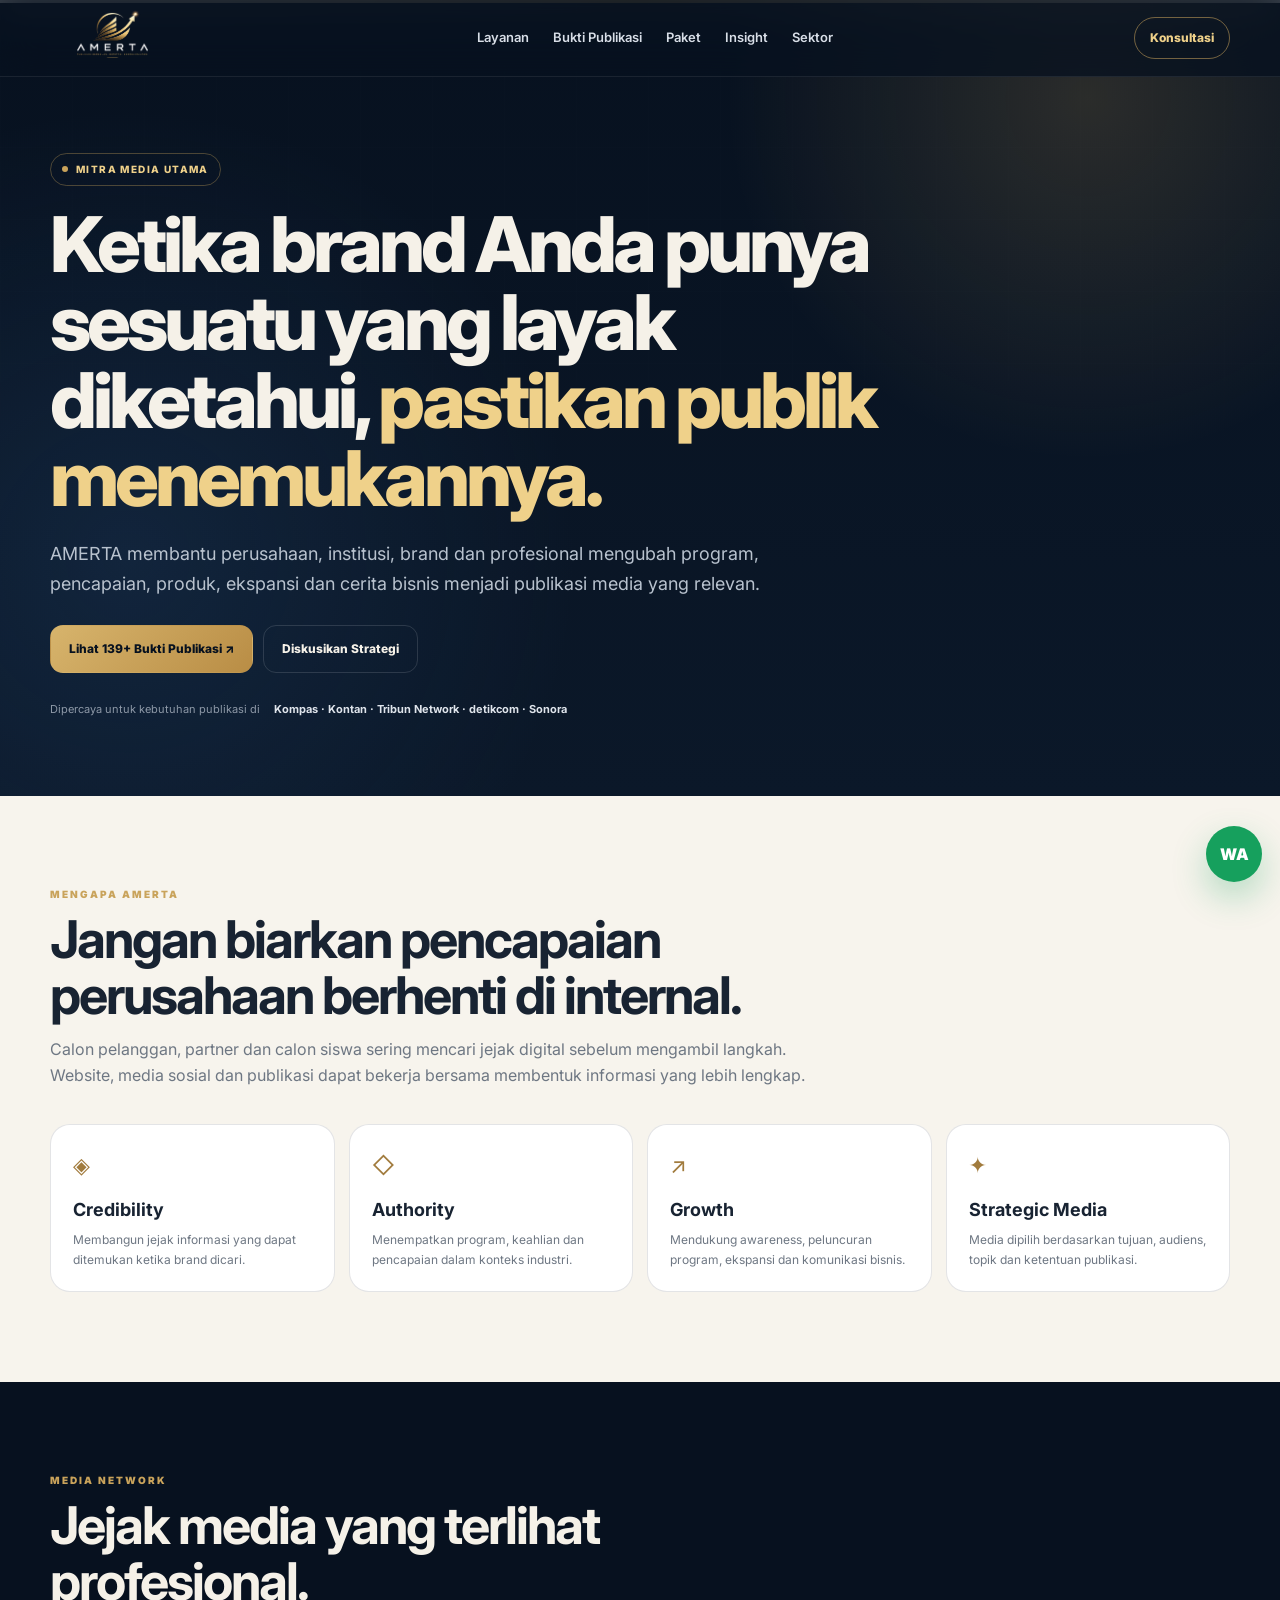
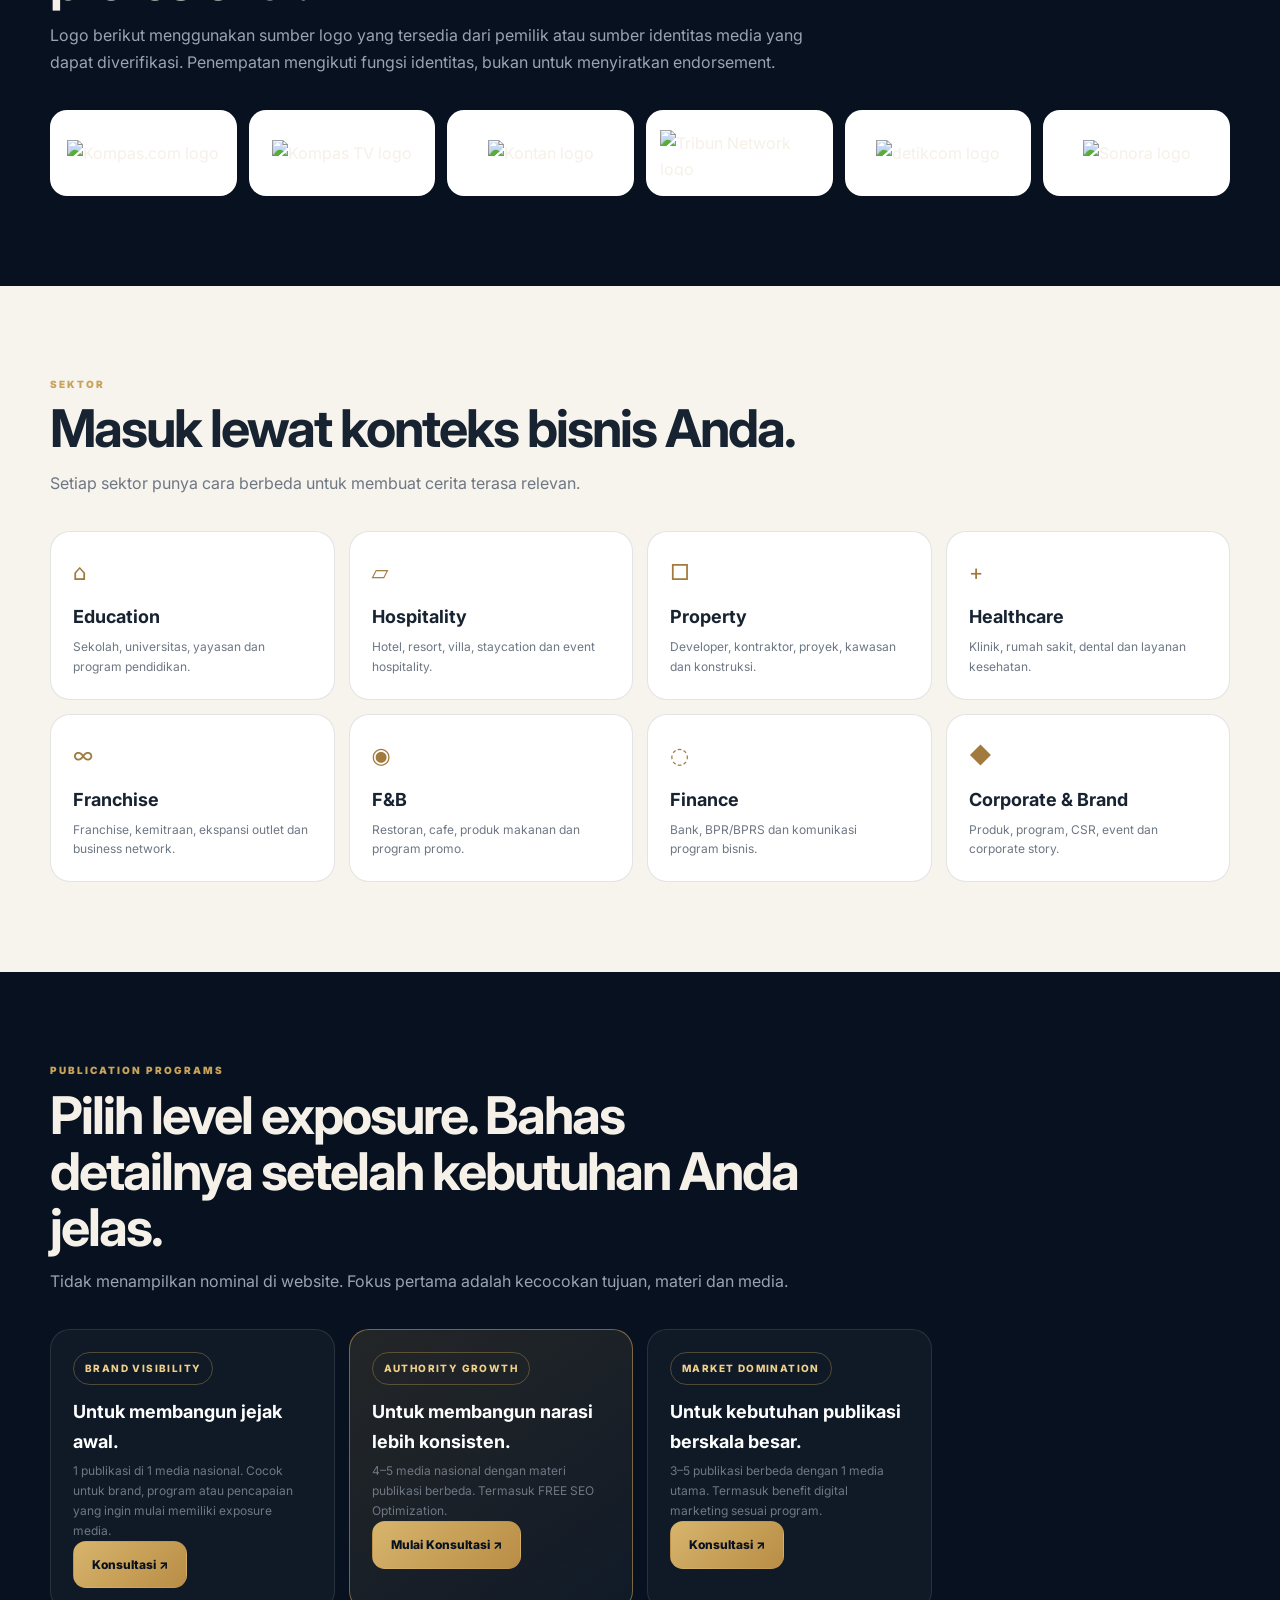
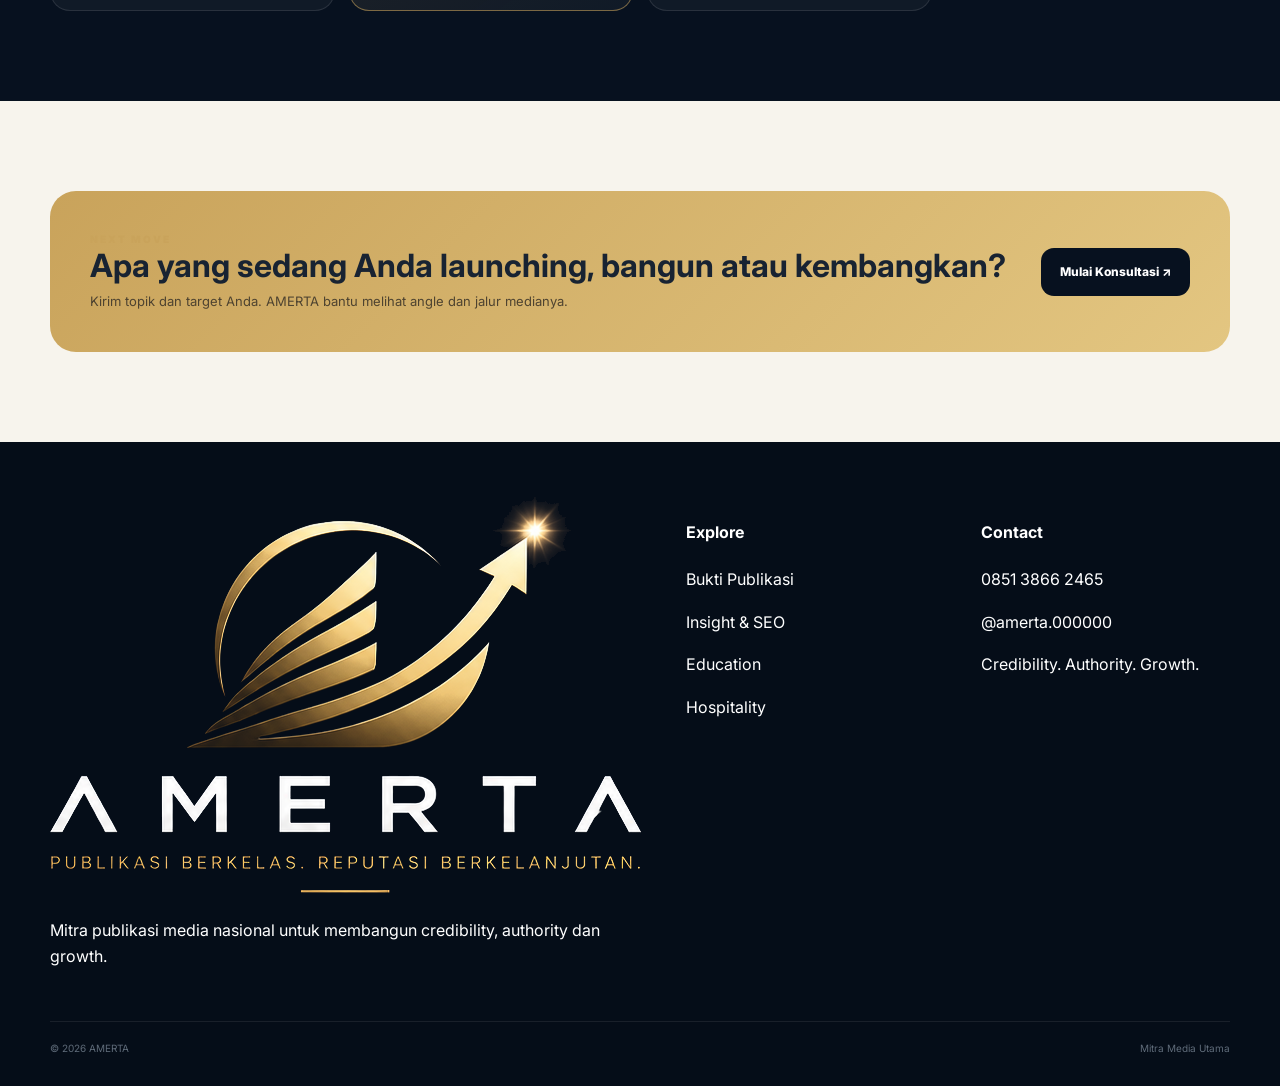
==== commit 71063234: "Add files via upload" ====
--- a/index.html
+++ b/index.html
@@ -1,73 +1,64 @@
-<!doctype html>
-<html lang="id">
-<head>
-<meta charset="utf-8"><meta name="viewport" content="width=device-width, initial-scale=1, viewport-fit=cover">
-<meta name="theme-color" content="#07111f"><meta name="description" content="AMERTA membantu perusahaan, institusi, brand dan profesional membangun credibility, authority dan growth melalui publikasi media nasional.">
-<meta property="og:title" content="AMERTA | Credibility. Authority. Growth."><meta property="og:description" content="Publikasi media nasional untuk membangun credibility, authority dan growth.">
-<title>AMERTA | Credibility. Authority. Growth.</title>
-<link rel="icon" href="assets/amerta-logo-transparent.png">
+<!doctype html><html lang="id"><head>
+<meta charset="utf-8"><meta name="viewport" content="width=device-width,initial-scale=1,viewport-fit=cover">
+<meta name="description" content="AMERTA membantu perusahaan, institusi, brand dan profesional membangun credibility, authority dan growth melalui publikasi media nasional."><meta name="theme-color" content="#07111f">
+<meta property="og:title" content="AMERTA | Credibility. Authority. Growth."><meta property="og:description" content="AMERTA membantu perusahaan, institusi, brand dan profesional membangun credibility, authority dan growth melalui publikasi media nasional.">
+<link rel="icon" href="/assets/amerta-logo-transparent.png"><link rel="stylesheet" href="/styles.css">
 <link rel="preconnect" href="https://fonts.googleapis.com"><link rel="preconnect" href="https://fonts.gstatic.com" crossorigin>
-<link href="https://fonts.googleapis.com/css2?family=DM+Sans:wght@400;500;600;700&family=Manrope:wght@500;600;700;800&display=swap" rel="stylesheet">
-<style>
-:root{--n:#07111f;--n2:#0c1828;--g:#c9a35b;--g2:#efd18a;--c:#f5f1e8;--m:#9da8b7;--l:rgba(255,255,255,.1);--r:22px}*{box-sizing:border-box}html{scroll-behavior:smooth}body{margin:0;background:var(--n);color:var(--c);font-family:"DM Sans",sans-serif;line-height:1.6}a{text-decoration:none;color:inherit}.wrap{width:min(1180px,calc(100% - 32px));margin:auto}.top{height:3px;background:linear-gradient(90deg,transparent,var(--g),transparent)}header{position:fixed;top:0;left:0;right:0;z-index:50;background:rgba(7,17,31,.75);backdrop-filter:blur(18px);border-bottom:1px solid transparent}header.on{border-color:var(--l);background:rgba(7,17,31,.94)}nav{height:76px;display:flex;align-items:center;justify-content:space-between;gap:20px}.brand img{width:128px;height:50px;object-fit:contain}.links{display:flex;gap:24px;font-size:13px;color:#c8d0da}.links a:hover{color:var(--g2)}.navbtn{border:1px solid rgba(201,163,91,.55);border-radius:99px;padding:10px 16px;color:var(--g2);font-size:12px;font-weight:800}.menu{display:none;background:none;border:0;color:#fff;font-size:24px}.hero{padding:150px 0 90px;min-height:750px;position:relative;overflow:hidden;background:radial-gradient(circle at 78% 25%,rgba(201,163,91,.16),transparent 32%),radial-gradient(circle at 12% 80%,rgba(44,88,133,.18),transparent 34%),linear-gradient(180deg,#07111f,#091626)}.hero:after{content:"";position:absolute;inset:0;opacity:.13;background-image:linear-gradient(rgba(255,255,255,.07) 1px,transparent 1px),linear-gradient(90deg,rgba(255,255,255,.07) 1px,transparent 1px);background-size:70px 70px;mask-image:linear-gradient(#000,transparent)}.hero-grid{position:relative;z-index:1;display:grid;grid-template-columns:1.1fr .9fr;gap:60px;align-items:center}.eyebrow,.tag{display:inline-flex;border:1px solid rgba(201,163,91,.32);border-radius:99px;padding:7px 11px;color:var(--g2);font-size:10px;font-weight:800;letter-spacing:1.5px;text-transform:uppercase}.eyebrow:before{content:"";width:6px;height:6px;background:var(--g);border-radius:50%;margin:5px 8px 0 0}h1{font:800 clamp(43px,6vw,76px)/1.01 Manrope;letter-spacing:-3.5px;margin:22px 0}h1 em{font-style:normal;color:var(--g2)}.lead{max-width:670px;color:#b5bfcb;font-size:18px}.actions{display:flex;gap:10px;flex-wrap:wrap;margin:28px 0}.btn{border:1px solid transparent;border-radius:13px;padding:14px 18px;font-size:13px;font-weight:800;cursor:pointer;display:inline-flex;align-items:center;justify-content:center;gap:8px;transition:.2s}.gold{background:linear-gradient(135deg,#dfbd74,#b88d45);color:#07111f;box-shadow:0 12px 35px rgba(201,163,91,.18)}.gold:hover{transform:translateY(-2px)}.ghost{background:rgba(255,255,255,.035);border-color:var(--l);color:#fff}.hero-card{border:1px solid rgba(201,163,91,.24);border-radius:30px;padding:25px;min-height:450px;background:linear-gradient(145deg,rgba(255,255,255,.07),rgba(255,255,255,.025));box-shadow:0 25px 80px rgba(0,0,0,.28);position:relative;overflow:hidden}.hero-card:before{content:"";position:absolute;width:280px;height:280px;right:-70px;top:-80px;border-radius:50%;background:radial-gradient(circle,rgba(239,209,138,.3),transparent 68%)}.hero-logo{display:block;width:240px;max-width:75%;margin:70px auto 30px;position:relative}.hero-center{text-align:center;color:#aab5c1;font-size:13px}.mini-stats{position:absolute;bottom:25px;left:25px;right:25px;display:grid;grid-template-columns:1fr 1fr;gap:10px}.mini{border:1px solid var(--l);border-radius:16px;background:rgba(0,0,0,.18);padding:15px}.mini b{font:800 21px Manrope;display:block}.mini span{font-size:10px;color:var(--m)}.strip{border-top:1px solid var(--l);border-bottom:1px solid var(--l);background:#0a1625;overflow:hidden}.ticker{display:flex;width:max-content;animation:ticker 35s linear infinite}.ticker span{padding:15px 25px;color:#8e99a7;font-size:11px;letter-spacing:1px;text-transform:uppercase}.ticker b{color:var(--g2)}@keyframes ticker{to{transform:translateX(-50%)}}section{padding:95px 0}.kicker{color:var(--g2);font-size:10px;font-weight:800;letter-spacing:2px;text-transform:uppercase}.head{max-width:730px;margin-bottom:40px}h2{font:800 clamp(32px,4.2vw,52px)/1.08 Manrope;letter-spacing:-2px;margin:9px 0 13px}.sub{color:var(--m);font-size:15px}.cards{display:grid;grid-template-columns:repeat(3,1fr);gap:16px}.card{border:1px solid var(--l);border-radius:var(--r);padding:25px;background:linear-gradient(150deg,rgba(255,255,255,.055),rgba(255,255,255,.02));transition:.25s}.card:hover{transform:translateY(-4px);border-color:rgba(201,163,91,.4)}.icon{width:46px;height:46px;border-radius:14px;border:1px solid rgba(201,163,91,.23);background:rgba(201,163,91,.08);display:grid;place-items:center;color:var(--g2);font-size:20px;margin-bottom:20px}.card h3{font:700 20px Manrope;margin:0 0 8px}.card p{margin:0;color:var(--m);font-size:13px}.proofband{background:#f4f0e7;color:#101823}.proofband .sub{color:#65707d}.proofband .card{background:#fff;border-color:#ded8cb}.proofband .card h3{color:#101823}.proofband .card p{color:#687380}.numbers{display:grid;grid-template-columns:repeat(4,1fr);gap:10px;margin-top:25px}.number{border:1px solid #ded8cb;border-radius:17px;padding:18px}.number b{font:800 28px Manrope;color:#a67b34;display:block}.number span{font-size:11px;color:#687380}.pricegrid{display:grid;grid-template-columns:repeat(3,1fr);gap:16px}.price{border:1px solid var(--l);border-radius:24px;padding:27px;background:rgba(255,255,255,.035);display:flex;flex-direction:column}.price.feature{border-color:rgba(201,163,91,.62);background:linear-gradient(150deg,rgba(201,163,91,.13),rgba(255,255,255,.03));transform:translateY(-6px)}.price h3{font:700 21px Manrope;margin:13px 0 5px}.price p{color:var(--m);font-size:13px}.price ul{list-style:none;padding:0;flex:1;color:#aeb8c4;font-size:13px}.price li{padding:8px 0;border-bottom:1px solid rgba(255,255,255,.07)}.price li:before{content:"✓";color:var(--g2);margin-right:8px}.price .btn{margin-top:15px}.media-area{background:#f4f0e7;color:#101823}.media-logos{display:grid;grid-template-columns:repeat(6,1fr);gap:12px}.media-logo{height:88px;background:#fff;border:1px solid #ddd6c9;border-radius:16px;display:grid;place-items:center;padding:16px}.media-logo img{width:100%;height:54px;object-fit:contain}.media-logo span{font-size:12px;color:#66707c;text-align:center}.insight{display:grid;grid-template-columns:1.2fr .8fr;gap:18px}.insight-main,.insight-side{border:1px solid var(--l);border-radius:25px;padding:30px;background:linear-gradient(145deg,rgba(255,255,255,.055),rgba(255,255,255,.02))}.insight-main h3{font:800 28px Manrope;margin:10px 0}.insight-main p{color:var(--m)}.insight-side h4{font:700 17px Manrope;margin:0 0 10px}.insight-side a{color:var(--g2);font-size:12px}.cta{padding:38px;border-radius:28px;background:linear-gradient(135deg,#c8a15a,#e6cb88 55%,#a67b34);color:#07111f;display:flex;align-items:center;justify-content:space-between;gap:25px}.cta h2{margin:0;font-size:34px}.cta p{opacity:.72;margin:7px 0}.cta .btn{background:#07111f;color:#fff}.wa{position:fixed;z-index:60;right:20px;bottom:20px;width:57px;height:57px;border-radius:50%;display:grid;place-items:center;background:#17a45e;color:#fff;font-size:22px;box-shadow:0 15px 40px rgba(23,164,94,.3)}footer{border-top:1px solid var(--l);padding:50px 0 28px;background:#050d18}.foot{display:grid;grid-template-columns:1.4fr 1fr 1fr;gap:40px}.foot img{width:145px}.foot p,.foot a{font-size:12px;color:#7d8998}.foot h4{font-size:11px;letter-spacing:1px;color:#e2e6eb;text-transform:uppercase}.bottom{border-top:1px solid var(--l);margin-top:35px;padding-top:18px;display:flex;justify-content:space-between;color:#637083;font-size:10px}.modal{display:none;position:fixed;z-index:100;inset:0;background:rgba(0,0,0,.7);backdrop-filter:blur(8px);place-items:center;padding:16px}.modal.show{display:grid}.box{width:min(620px,100%);background:#0b1728;border:1px solid rgba(201,163,91,.35);border-radius:24px;padding:25px}.boxhead{display:flex;justify-content:space-between}.close{border:0;background:none;color:#fff;font-size:27px}.form{display:grid;gap:10px;margin-top:15px}.form input,.form select,.form textarea{background:#07111f;border:1px solid var(--l);border-radius:11px;padding:13px;color:#fff}.form textarea{min-height:100px}.mobilebar{display:none}
-@media(max-width:900px){.hero-grid,.insight{grid-template-columns:1fr}.hero{padding-top:125px}.cards,.pricegrid{grid-template-columns:1fr}.price.feature{transform:none}.media-logos{grid-template-columns:repeat(3,1fr)}.links{display:none}.menu{display:block}.mobilebar{position:absolute;top:76px;left:0;right:0;background:#07111f;border-bottom:1px solid var(--l);padding:15px;display:none}.mobilebar.show{display:grid}.mobilebar a{padding:10px;color:#cbd3dd}.numbers{grid-template-columns:repeat(2,1fr)}}
-@media(max-width:560px){nav{height:68px}.brand img{width:108px}.navbtn{display:none}.hero{padding:112px 0 65px;min-height:auto}.hero-card{min-height:370px}.hero-logo{margin-top:55px;width:205px}h1{letter-spacing:-2.4px}.lead{font-size:16px}.actions .btn{width:100%}.media-logos{grid-template-columns:repeat(2,1fr)}section{padding:72px 0}.cta{display:block;padding:27px}.cta .btn{margin-top:18px}.foot{grid-template-columns:1fr;gap:15px}.bottom{display:block}.bottom span{display:block;margin-top:8px}}
-</style>
-</head>
-<body>
-<div class="top"></div>
-<header id="header"><div class="wrap"><nav>
-<a class="brand" href="index.html"><img src="assets/amerta-logo-transparent.png" alt="AMERTA"></a>
-<div class="links"><a href="#layanan">Layanan</a><a href="bukti-publikasi.html">Bukti Publikasi</a><a href="#paket">Program</a><a href="insight.html">Insight</a><a href="#faq">FAQ</a></div>
-<a class="navbtn" href="#kontak">Konsultasi</a><button class="menu" id="menu">☰</button>
-</nav><div class="mobilebar" id="mobilebar"><a href="#layanan">Layanan</a><a href="bukti-publikasi.html">Bukti Publikasi</a><a href="#paket">Program</a><a href="insight.html">Insight & SEO</a><a href="#faq">FAQ</a></div></div></header>
-
-<section class="hero"><div class="wrap hero-grid">
-<div><span class="eyebrow">Mitra Media Utama</span><h1>Bangun reputasi yang <em>terlihat.</em><br>Perkuat posisi yang <em>dipercaya.</em></h1>
-<p class="lead">AMERTA membantu perusahaan, institusi, brand dan profesional mengubah program, pencapaian, produk dan cerita bisnis menjadi publikasi media yang relevan dengan tujuan komunikasi Anda.</p>
-<div class="actions"><a class="btn gold" href="bukti-publikasi.html">Lihat Bukti Publikasi ↗</a><button class="btn ghost" data-modal>Konsultasi Kebutuhan</button></div>
-<p class="sub">Kompas Group · Kontan · Tribun Network · Sonora · dan jaringan media terkait</p></div>
-<div class="hero-card"><img class="hero-logo" src="assets/amerta-logo-transparent.png" alt="AMERTA logo"><div class="hero-center">Credibility. Authority. Growth.</div><div class="mini-stats"><div class="mini"><b>Strategic</b><span>media positioning</span></div><div class="mini"><b>National</b><span>publication network</span></div></div></div>
+<link href="https://fonts.googleapis.com/css2?family=Inter:wght@400;500;600;700;800;900&display=swap" rel="stylesheet">
+<title>AMERTA | Credibility. Authority. Growth.</title></head><body>
+<div class="topline"></div><header><div class="container"><nav>
+<a class="brand" href="/"><img src="/assets/amerta-logo-transparent.png" alt="AMERTA"></a>
+<div class="navlinks"><a href="/#layanan">Layanan</a><a href="/publikasi.html">Bukti Publikasi</a><a href="/#paket">Paket</a><a href="/insight.html">Insight</a><a href="/#sektor">Sektor</a></div>
+<a class="navbtn" href="https://wa.me/6285138662465?text=Halo%20AMERTA%2C%20saya%20ingin%20konsultasi%20publikasi." target="_blank">Konsultasi</a><button class="menu">☰</button>
+</nav></div></header>
+<main>
+<section class="hero"><div class="container hero-inner">
+<span class="eyebrow">Mitra Media Utama</span>
+<h1>Ketika brand Anda punya sesuatu yang layak diketahui, <span>pastikan publik menemukannya.</span></h1>
+<p>AMERTA membantu perusahaan, institusi, brand dan profesional mengubah program, pencapaian, produk, ekspansi dan cerita bisnis menjadi publikasi media yang relevan.</p>
+<div class="actions"><a class="btn btn-gold" href="/publikasi.html">Lihat 139+ Bukti Publikasi ↗</a><button class="btn btn-outline" data-wa="Halo AMERTA, saya ingin membahas kebutuhan publikasi brand saya.">Diskusikan Strategi</button></div>
+<div class="trust">Dipercaya untuk kebutuhan publikasi di <strong>Kompas · Kontan · Tribun Network · detikcom · Sonora</strong></div>
 </div></section>
 
-<div class="strip"><div class="ticker"><span>AMERTA <b>●</b></span><span>Credibility <b>●</b></span><span>Authority <b>●</b></span><span>Growth <b>●</b></span><span>Media Nasional <b>●</b></span><span>Brand Reputation <b>●</b></span><span>AMERTA <b>●</b></span><span>Credibility <b>●</b></span><span>Authority <b>●</b></span><span>Growth <b>●</b></span><span>Media Nasional <b>●</b></span><span>Brand Reputation <b>●</b></span></div></div>
-
-<section id="layanan"><div class="wrap"><div class="head"><div class="kicker">Layanan</div><h2>Publikasi yang dimulai dari tujuan bisnis.</h2><p class="sub">Pilih angle, media dan kedalaman exposure berdasarkan target komunikasi Anda.</p></div>
-<div class="cards"><article class="card"><div class="icon">◈</div><h3>Brand & Corporate</h3><p>Profil perusahaan, produk, layanan, ekspansi, kerja sama dan pencapaian.</p></article><article class="card"><div class="icon">⌂</div><h3>Property & Hospitality</h3><p>Developer, kontraktor, hotel, resort, villa, interior dan properti.</p></article><article class="card"><div class="icon">✦</div><h3>Education</h3><p>Sekolah, universitas, yayasan, program, prestasi dan penerimaan.</p></article><article class="card"><div class="icon">◎</div><h3>Healthcare</h3><p>Klinik, rumah sakit, dental, fasilitas dan layanan kesehatan.</p></article><article class="card"><div class="icon">◇</div><h3>Franchise & F&B</h3><p>Franchise, kemitraan, restoran, cafe, produk dan ekspansi outlet.</p></article><article class="card"><div class="icon">↗</div><h3>Event & Program</h3><p>Launching, event, CSR, promo, kampanye dan aktivitas perusahaan.</p></article></div></div></section>
-
-<section class="proofband"><div class="wrap"><div class="head"><div class="kicker">Proof before promise</div><h2>Lihat sendiri jejak publikasinya.</h2><p class="sub">AMERTA menampilkan daftar publikasi yang dapat Anda buka langsung. Pilih sektor dan lihat contoh yang relevan.</p></div>
-<div class="cards"><article class="card"><div class="icon">↗</div><h3>139 publikasi terkurasi</h3><p>Daftar unik dari sumber publikasi AMERTA yang dikelompokkan berdasarkan kategori.</p><a class="btn ghost" style="margin-top:18px;background:#101c2c" href="bukti-publikasi.html">Buka semua bukti</a></article><article class="card"><div class="icon">⌕</div><h3>Filter berdasarkan industri</h3><p>Education, Hospitality, Property, Healthcare, Finance, F&B, Travel dan lainnya.</p></article><article class="card"><div class="icon">▣</div><h3>Artikel dibuka ke media</h3><p>Setiap card mengarah ke halaman publikasi sumber sehingga calon pelanggan dapat memeriksanya.</p></article></div>
-<div class="numbers"><div class="number"><b>139</b><span>unique publication links</span></div><div class="number"><b>10+</b><span>business categories</span></div><div class="number"><b>4</b><span>major media networks</span></div><div class="number"><b>24/7</b><span>website access</span></div></div></div></section>
-
-<section id="paket"><div class="wrap"><div class="head"><div class="kicker">Program publikasi</div><h2>Tidak perlu memilih dari angka. Mulai dari tujuan.</h2><p class="sub">Nominal tidak ditampilkan di website agar konsultasi dimulai dari kebutuhan, target media dan skala narasi.</p></div>
-<div class="pricegrid"><article class="price"><span class="tag">Brand Visibility</span><h3>Bangun jejak awal</h3><p>Untuk perusahaan atau institusi yang ingin mulai membangun exposure dan kredibilitas.</p><ul><li>1 publikasi di 1 media nasional</li><li>Media disesuaikan dengan kebutuhan</li><li>Penyusunan naskah profesional</li><li>Link artikel dan laporan tayang</li></ul><button class="btn ghost" data-package="Brand Visibility">Diskusikan</button></article>
-<article class="price feature"><span class="tag">Authority Growth</span><h3>Bangun narasi yang konsisten</h3><p>Untuk kebutuhan exposure yang lebih dalam dengan beberapa materi publikasi.</p><ul><li>4–5 media nasional</li><li>Materi publikasi berbeda</li><li>FREE SEO Optimization</li><li>Link artikel dan laporan tayang</li></ul><button class="btn gold" data-package="Authority Growth">Konsultasi Program</button></article>
-<article class="price"><span class="tag">Market Domination</span><h3>Bangun presence yang lebih kuat</h3><p>Untuk kebutuhan publikasi berskala besar pada satu media utama.</p><ul><li>3–5 publikasi berbeda</li><li>1 media utama pilihan</li><li>FREE SEM Google / Partnership / YouTube</li><li>FREE SMM Meta Network</li></ul><button class="btn ghost" data-package="Market Domination">Diskusikan</button></article></div></div></section>
-
-<section class="media-area"><div class="wrap"><div class="head"><div class="kicker" style="color:#a67b34">Media Network</div><h2>Kenali jaringan media yang relevan dengan cerita Anda.</h2><p class="sub">Logo media utama ditampilkan dari asset resmi domain media. Klik bukti publikasi untuk melihat artikel yang pernah tercantum di sumber AMERTA.</p></div><div class="media-logos" id="mediaLogos"></div></div></section>
-
-<section id="insight-preview"><div class="wrap"><div class="insight"><div class="insight-main"><div class="kicker">Insight & SEO</div><h3>Bangun mesin konten yang terus bekerja setelah website diluncurkan.</h3><p>Gunakan halaman Insight untuk menerbitkan artikel tentang strategi publikasi, branding, media, SEO dan komunikasi perusahaan. Kontennya dapat Anda update dari satu file data tanpa mengubah layout website.</p><a class="btn gold" href="insight.html">Buka Insight & SEO ↗</a></div><div class="insight-side"><h4>Konten yang bisa dikembangkan</h4><p class="sub">Media strategy · Brand reputation · Education · Hospitality · SEO · Corporate communication</p><a href="insight.html">Lihat semua artikel →</a></div></div></div></section>
-
-<section id="faq"><div class="wrap"><div class="head"><div class="kicker">FAQ</div><h2>Jawaban sebelum Anda menghubungi kami.</h2></div><div style="max-width:850px" id="faqbox">
-<div class="card"><button class="faq" style="width:100%;background:none;border:0;color:#fff;text-align:left;padding:0;display:flex;justify-content:space-between;font-weight:700;cursor:pointer">Bagaimana prosesnya?<span>+</span></button><div class="ans" style="display:none;color:var(--m);font-size:13px;padding-top:12px">Konsultasi tujuan dan target, pilih media dan program, kirim materi, review naskah, invoice, pembayaran, lalu proses publikasi mengikuti ketentuan media.</div></div>
-<div class="card" style="margin-top:10px"><button class="faq" style="width:100%;background:none;border:0;color:#fff;text-align:left;padding:0;display:flex;justify-content:space-between;font-weight:700;cursor:pointer">Apakah AMERTA membantu menulis artikel?<span>+</span></button><div class="ans" style="display:none;color:var(--m);font-size:13px;padding-top:12px">Ya. Tim dapat membantu menyusun naskah profesional berdasarkan materi, data dan informasi yang Anda berikan.</div></div>
-<div class="card" style="margin-top:10px"><button class="faq" style="width:100%;background:none;border:0;color:#fff;text-align:left;padding:0;display:flex;justify-content:space-between;font-weight:700;cursor:pointer">Apakah website dapat disertakan?<span>+</span></button><div class="ans" style="display:none;color:var(--m);font-size:13px;padding-top:12px">Bisa sesuai ketentuan media masing-masing. Penempatan link mengikuti kebijakan media.</div></div>
+<section class="section"><div class="container"><div class="head"><div class="kicker">Mengapa AMERTA</div><h2>Jangan biarkan pencapaian perusahaan berhenti di internal.</h2><p>Calon pelanggan, partner dan calon siswa sering mencari jejak digital sebelum mengambil langkah. Website, media sosial dan publikasi dapat bekerja bersama membentuk informasi yang lebih lengkap.</p></div>
+<div class="sectors">
+<div class="sector-card"><div class="sector-icon">◈</div><h3>Credibility</h3><p>Membangun jejak informasi yang dapat ditemukan ketika brand dicari.</p></div>
+<div class="sector-card"><div class="sector-icon">◇</div><h3>Authority</h3><p>Menempatkan program, keahlian dan pencapaian dalam konteks industri.</p></div>
+<div class="sector-card"><div class="sector-icon">↗</div><h3>Growth</h3><p>Mendukung awareness, peluncuran program, ekspansi dan komunikasi bisnis.</p></div>
+<div class="sector-card"><div class="sector-icon">✦</div><h3>Strategic Media</h3><p>Media dipilih berdasarkan tujuan, audiens, topik dan ketentuan publikasi.</p></div>
 </div></div></section>
 
-<section id="kontak" style="padding-top:15px"><div class="wrap"><div class="cta"><div><div class="kicker" style="color:#304256">Next move</div><h2>Punya cerita yang layak diketahui publik?</h2><p>Kirim topik, brand dan target Anda. Kita susun jalur publikasinya.</p></div><button class="btn" data-modal>Mulai Konsultasi ↗</button></div></div></section>
+<section class="section alt"><div class="container"><div class="head"><div class="kicker">Media Network</div><h2>Jejak media yang terlihat profesional.</h2><p>Logo berikut menggunakan sumber logo yang tersedia dari pemilik atau sumber identitas media yang dapat diverifikasi. Penempatan mengikuti fungsi identitas, bukan untuk menyiratkan endorsement.</p></div>
+<div class="media-logos">
+<div class="media-logo"><img src="https://commons.wikimedia.org/wiki/Special:Redirect/file/Logo_Kompasdotcom.png" alt="Kompas.com logo"></div>
+<div class="media-logo"><img src="https://upload.wikimedia.org/wikipedia/commons/3/3f/KOMPAS_TV_%282017%29.svg" alt="Kompas TV logo"></div>
+<div class="media-logo"><img src="https://commons.wikimedia.org/wiki/Special:Redirect/file/Logo_Berita_Kontan.png" alt="Kontan logo"></div>
+<div class="media-logo"><img src="https://commons.wikimedia.org/wiki/Special:Redirect/file/Logo_Tribun_Network.png" alt="Tribun Network logo"></div>
+<div class="media-logo"><img src="https://commons.wikimedia.org/wiki/Special:Redirect/file/Logodetikcom.png" alt="detikcom logo"></div>
+<div class="media-logo"><img src="https://commons.wikimedia.org/wiki/Special:Redirect/file/ICONO_SONORA_(1).png" alt="Sonora logo"></div>
+</div></div></section>
 
-<footer><div class="wrap foot"><div><img src="assets/amerta-logo-transparent.png" alt="AMERTA"><p>Mitra publikasi media nasional untuk membangun credibility, authority dan growth.</p></div><div><h4>Explore</h4><p><a href="bukti-publikasi.html">Bukti Publikasi</a></p><p><a href="insight.html">Insight & SEO</a></p><p><a href="#paket">Program Publikasi</a></p></div><div><h4>Contact</h4><p><a href="https://wa.me/6285138662465" target="_blank">WhatsApp 0851 3866 2465</a></p><p><a href="https://www.instagram.com/amerta.000000/" target="_blank">@amerta.000000</a></p></div></div><div class="wrap bottom"><span>© 2026 AMERTA</span><span>Credibility. Authority. Growth.</span></div></footer>
+<section class="section" id="layanan"><div class="container"><div class="head"><div class="kicker">Sektor</div><h2>Masuk lewat konteks bisnis Anda.</h2><p>Setiap sektor punya cara berbeda untuk membuat cerita terasa relevan.</p></div>
+<div class="sectors" id="sektor">
+<a class="sector-card" href="/sektor.html?sector=Education"><div class="sector-icon">⌂</div><h3>Education</h3><p>Sekolah, universitas, yayasan dan program pendidikan.</p></a>
+<a class="sector-card" href="/sektor.html?sector=Hospitality"><div class="sector-icon">▱</div><h3>Hospitality</h3><p>Hotel, resort, villa, staycation dan event hospitality.</p></a>
+<a class="sector-card" href="/sektor.html?sector=Property"><div class="sector-icon">□</div><h3>Property</h3><p>Developer, kontraktor, proyek, kawasan dan konstruksi.</p></a>
+<a class="sector-card" href="/sektor.html?sector=Healthcare"><div class="sector-icon">+</div><h3>Healthcare</h3><p>Klinik, rumah sakit, dental dan layanan kesehatan.</p></a>
+<a class="sector-card" href="/sektor.html?sector=Franchise%20%26%20Business"><div class="sector-icon">∞</div><h3>Franchise</h3><p>Franchise, kemitraan, ekspansi outlet dan business network.</p></a>
+<a class="sector-card" href="/sektor.html?sector=F%26B"><div class="sector-icon">◉</div><h3>F&B</h3><p>Restoran, cafe, produk makanan dan program promo.</p></a>
+<a class="sector-card" href="/sektor.html?sector=Finance"><div class="sector-icon">◌</div><h3>Finance</h3><p>Bank, BPR/BPRS dan komunikasi program bisnis.</p></a>
+<a class="sector-card" href="/sektor.html?sector=Corporate%20%26%20Brand"><div class="sector-icon">◆</div><h3>Corporate & Brand</h3><p>Produk, program, CSR, event dan corporate story.</p></a>
+</div></div></section>
 
-<a class="wa" href="https://wa.me/6285138662465?text=Halo%20AMERTA%2C%20saya%20ingin%20konsultasi%20publikasi%20media%20nasional." target="_blank" aria-label="WhatsApp">◔</a>
-<div class="modal" id="modal"><div class="box"><div class="boxhead"><div><div class="kicker">Private Consultation</div><h3 style="font:800 27px Manrope;margin:5px 0">Mulai dari kebutuhan Anda.</h3></div><button class="close" id="close">×</button></div><form class="form" id="form"><input id="name" required placeholder="Nama / Perusahaan"><select id="industry"><option value="">Kebutuhan utama</option><option>Brand & Corporate</option><option>Property</option><option>Hospitality</option><option>Education</option><option>Healthcare</option><option>Franchise & F&B</option><option>Finance</option><option>Travel & Organizer</option><option>Event / Program</option></select><textarea id="message" required placeholder="Ceritakan singkat program, produk, pencapaian atau target publikasi Anda"></textarea><button class="btn gold">Kirim ke WhatsApp ↗</button></form></div></div>
+<section class="section alt" id="paket"><div class="container"><div class="head"><div class="kicker">Publication Programs</div><h2>Pilih level exposure. Bahas detailnya setelah kebutuhan Anda jelas.</h2><p>Tidak menampilkan nominal di website. Fokus pertama adalah kecocokan tujuan, materi dan media.</p></div>
+<div class="sectors">
+<div class="sector-card" style="background:rgba(255,255,255,.04);border-color:rgba(255,255,255,.1);color:#fff"><div class="badge">Brand Visibility</div><h3>Untuk membangun jejak awal.</h3><p>1 publikasi di 1 media nasional. Cocok untuk brand, program atau pencapaian yang ingin mulai memiliki exposure media.</p><button class="btn btn-gold" data-wa="Halo AMERTA, saya tertarik dengan Brand Visibility. Saya ingin tahu media yang paling sesuai.">Konsultasi ↗</button></div>
+<div class="sector-card" style="background:linear-gradient(145deg,rgba(201,163,91,.15),rgba(255,255,255,.04));border-color:rgba(201,163,91,.55);color:#fff"><div class="badge">Authority Growth</div><h3>Untuk membangun narasi lebih konsisten.</h3><p>4–5 media nasional dengan materi publikasi berbeda. Termasuk FREE SEO Optimization.</p><button class="btn btn-gold" data-wa="Halo AMERTA, saya tertarik dengan Authority Growth. Tolong bantu susun strategi publikasinya.">Mulai Konsultasi ↗</button></div>
+<div class="sector-card" style="background:rgba(255,255,255,.04);border-color:rgba(255,255,255,.1);color:#fff"><div class="badge">Market Domination</div><h3>Untuk kebutuhan publikasi berskala besar.</h3><p>3–5 publikasi berbeda dengan 1 media utama. Termasuk benefit digital marketing sesuai program.</p><button class="btn btn-gold" data-wa="Halo AMERTA, saya tertarik dengan Market Domination. Saya ingin membahas kebutuhan publikasi saya.">Konsultasi ↗</button></div>
+</div></div></section>
 
-<script src="media-logos.js"></script>
-<script>
-const header=document.getElementById('header');addEventListener('scroll',()=>header.classList.toggle('on',scrollY>20));
-document.getElementById('menu').onclick=()=>document.getElementById('mobilebar').classList.toggle('show');
-document.querySelectorAll('.faq').forEach(q=>q.onclick=()=>{const a=q.nextElementSibling;const open=a.style.display==='block';a.style.display=open?'none':'block';q.lastElementChild.textContent=open?'+':'−'});
-const ml=document.getElementById('mediaLogos');const main=["Kompas.com","Kompas.id","Kompas TV","Kompasiana","Kontan","Moms Money","Otomania","Grid Oto","Parapuan","BolaSport","Tribun Network","Sonora ID"];ml.innerHTML=main.map(n=>`<a class="media-logo" href="bukti-publikasi.html?media=${encodeURIComponent(n)}"><img src="${MEDIA_LOGOS[n]||''}" alt="${n}" onerror="this.style.display='none';this.parentNode.insertAdjacentHTML('beforeend','<span>'+n+'</span>')"></a>`).join('');
-const modal=document.getElementById('modal');document.querySelectorAll('[data-modal]').forEach(b=>b.onclick=()=>modal.classList.add('show'));document.querySelectorAll('[data-package]').forEach(b=>b.onclick=()=>{modal.classList.add('show');document.getElementById('message').value='Saya tertarik dengan program '+b.dataset.package+'. Mohon rekomendasikan media dan proses yang sesuai.'});document.getElementById('close').onclick=()=>modal.classList.remove('show');modal.onclick=e=>{if(e.target===modal)modal.classList.remove('show')};
-document.getElementById('form').onsubmit=e=>{e.preventDefault();const t=`Halo AMERTA,%0A%0ASaya ${name.value}.%0AKebutuhan: ${industry.value||'-'}%0A%0A${message.value}`;open('https://wa.me/6285138662465?text='+t,'_blank');modal.classList.remove('show')};
-</script>
-</body></html>+<section class="section"><div class="container"><div class="cta"><div><div class="kicker">Next Move</div><h2>Apa yang sedang Anda launching, bangun atau kembangkan?</h2><p>Kirim topik dan target Anda. AMERTA bantu melihat angle dan jalur medianya.</p></div><button class="btn btn-dark" data-wa="Halo AMERTA, saya ingin konsultasi. Saya punya program/produk yang ingin dipublikasikan.">Mulai Konsultasi ↗</button></div></div></section>
+</main>
+<a class="wa" href="https://wa.me/6285138662465?text=Halo%20AMERTA%2C%20saya%20ingin%20konsultasi%20publikasi%20media%20nasional." target="_blank" aria-label="WhatsApp">WA</a>
+<footer><div class="container"><div class="footer-grid"><div><img src="/assets/amerta-logo-transparent.png" alt="AMERTA"><p>Mitra publikasi media nasional untuk membangun credibility, authority dan growth.</p></div><div><h4>Explore</h4><p><a href="/publikasi.html">Bukti Publikasi</a></p><p><a href="/insight.html">Insight & SEO</a></p><p><a href="/sektor.html?sector=Education">Education</a></p><p><a href="/sektor.html?sector=Hospitality">Hospitality</a></p></div><div><h4>Contact</h4><p><a href="https://wa.me/6285138662465">0851 3866 2465</a></p><p><a href="https://www.instagram.com/amerta.000000/" target="_blank">@amerta.000000</a></p><p>Credibility. Authority. Growth.</p></div></div><div class="bottom"><span>© 2026 AMERTA</span><span>Mitra Media Utama</span></div></div></footer>
+<script src="/app.js"></script></body></html>
--- a/styles.css
+++ b/styles.css
@@ -0,0 +1,18 @@
+
+:root{--ink:#07111f;--ink2:#0b1829;--gold:#c9a35b;--gold2:#efd18a;--cream:#f5f1e8;--paper:#f7f4ed;--text:#182332;--muted:#6e7783;--line:rgba(7,17,31,.11);--white:#fff;--shadow:0 28px 80px rgba(7,17,31,.16);--radius:24px}
+*{box-sizing:border-box}html{scroll-behavior:smooth}body{margin:0;color:var(--text);background:var(--paper);font-family:Inter,system-ui,-apple-system,BlinkMacSystemFont,"Segoe UI",sans-serif;line-height:1.65}a{color:inherit;text-decoration:none}button,input,textarea,select{font:inherit}.container{width:min(1180px,calc(100% - 36px));margin:auto}
+.topline{height:3px;background:linear-gradient(90deg,transparent,var(--gold),transparent)}header{position:fixed;z-index:90;inset:0 0 auto;background:rgba(7,17,31,.78);backdrop-filter:blur(18px);border-bottom:1px solid rgba(255,255,255,.08)}nav{height:76px;display:flex;align-items:center;justify-content:space-between;gap:20px}.brand img{width:125px;height:48px;object-fit:contain}.navlinks{display:flex;gap:24px;color:#d8dee7;font-size:13px;font-weight:600}.navlinks a:hover{color:var(--gold2)}.navbtn{border:1px solid rgba(201,163,91,.55);border-radius:999px;padding:10px 15px;color:var(--gold2);font-size:12px;font-weight:800}.menu{display:none;background:none;border:0;color:#fff;font-size:25px}
+.hero{background:radial-gradient(circle at 85% 12%,rgba(201,163,91,.18),transparent 28%),radial-gradient(circle at 10% 70%,rgba(42,83,130,.24),transparent 35%),linear-gradient(180deg,#07111f,#0b1829);color:var(--cream);padding:150px 0 78px;position:relative;overflow:hidden}.hero:after{content:"";position:absolute;inset:0;opacity:.1;background-image:linear-gradient(rgba(255,255,255,.08) 1px,transparent 1px),linear-gradient(90deg,rgba(255,255,255,.08) 1px,transparent 1px);background-size:72px 72px;mask-image:linear-gradient(to bottom,#000,transparent)}.hero-inner{position:relative;z-index:2}.eyebrow,.badge{display:inline-flex;align-items:center;gap:8px;border:1px solid rgba(201,163,91,.35);border-radius:999px;padding:7px 11px;color:var(--gold2);font-size:10px;font-weight:800;letter-spacing:1.4px;text-transform:uppercase}.eyebrow:before{content:"";width:6px;height:6px;background:var(--gold);border-radius:50%}.hero h1{font:800 clamp(42px,6vw,78px)/1.02 Inter,system-ui;letter-spacing:-4px;max-width:900px;margin:20px 0}.hero h1 span{color:var(--gold2)}.hero p{font-size:18px;color:#b8c2ce;max-width:720px}.actions{display:flex;gap:10px;flex-wrap:wrap;margin:27px 0}.btn{display:inline-flex;align-items:center;justify-content:center;gap:8px;border-radius:13px;padding:13px 18px;font-size:12px;font-weight:800;border:1px solid transparent;cursor:pointer;transition:.2s}.btn-gold{background:linear-gradient(135deg,#d7b46c,#b98d45);color:#07111f}.btn-gold:hover{transform:translateY(-2px);box-shadow:0 15px 35px rgba(201,163,91,.22)}.btn-dark{background:#07111f;color:#fff}.btn-outline{background:transparent;color:var(--cream);border-color:rgba(255,255,255,.13)}.btn-outline:hover{border-color:rgba(201,163,91,.5)}.trust{display:flex;gap:14px;align-items:center;color:#8d98a7;font-size:11px}.trust strong{color:#dfe4eb}
+.section{padding:90px 0}.section.alt{background:var(--ink);color:var(--cream)}.head{max-width:760px;margin-bottom:35px}.kicker{color:var(--gold);font-size:10px;font-weight:900;letter-spacing:2px;text-transform:uppercase}.head h2{font-size:clamp(31px,4.2vw,52px);line-height:1.08;letter-spacing:-2px;margin:9px 0 12px}.head p{color:var(--muted);margin:0}.alt .head p{color:#99a4b1}
+.proof-controls{display:grid;grid-template-columns:1fr auto;gap:12px;margin:20px 0}.search{border:1px solid var(--line);background:#fff;border-radius:14px;padding:13px 15px;outline:none}.chips{display:flex;gap:8px;flex-wrap:wrap}.chip{border:1px solid var(--line);background:#fff;border-radius:999px;padding:8px 11px;font-size:11px;font-weight:800;cursor:pointer}.chip.active,.chip:hover{background:var(--ink);color:#fff;border-color:var(--ink)}
+.newsroom{display:grid;grid-template-columns:repeat(3,1fr);gap:16px}.news-card{background:#fff;border:1px solid var(--line);border-radius:20px;overflow:hidden;display:flex;flex-direction:column;min-height:250px;transition:.25s}.news-card:hover{transform:translateY(-4px);box-shadow:var(--shadow);border-color:rgba(201,163,91,.38)}.news-top{height:90px;background:#0a1625;display:flex;align-items:center;justify-content:center;padding:20px}.news-top img{max-width:190px;max-height:52px;width:auto;height:auto;object-fit:contain}.news-top .logo-fallback{font:800 20px Inter;color:#fff;letter-spacing:-.5px}.news-body{padding:20px;display:flex;flex-direction:column;flex:1}.meta{display:flex;gap:7px;flex-wrap:wrap;align-items:center;color:#7a8490;font-size:10px;text-transform:uppercase;letter-spacing:.6px}.tag{padding:5px 7px;background:#f0eadf;border-radius:7px;color:#745b2f;font-weight:800}.news-body h3{font-size:17px;line-height:1.3;margin:12px 0 8px}.news-body p{font-size:12px;color:#7a8490;margin:0 0 15px}.read{margin-top:auto;color:#9b783c;font-size:11px;font-weight:900}.pager{display:flex;gap:8px;justify-content:center;margin-top:28px}.page{border:1px solid var(--line);background:#fff;border-radius:10px;min-width:38px;height:38px;cursor:pointer}.page.active{background:var(--ink);color:#fff}
+.media-logos{display:grid;grid-template-columns:repeat(6,1fr);gap:12px}.media-logo{background:#fff;border:1px solid rgba(255,255,255,.12);border-radius:17px;min-height:86px;padding:13px;display:grid;place-items:center}.media-logo img{max-width:100%;max-height:46px;object-fit:contain}.media-logo small{color:#87919f;font-size:9px;margin-top:5px}
+.sectors{display:grid;grid-template-columns:repeat(4,1fr);gap:14px}.sector-card{border:1px solid var(--line);border-radius:20px;padding:22px;background:#fff;transition:.22s}.sector-card:hover{transform:translateY(-4px);box-shadow:var(--shadow)}.sector-icon{font-size:22px;color:#a17b3d}.sector-card h3{margin:12px 0 5px;font-size:18px}.sector-card p{margin:0;color:var(--muted);font-size:12px}
+.sector-hero{background:var(--ink);color:var(--cream);padding:150px 0 75px}.sector-hero h1{font-size:clamp(42px,6vw,72px);letter-spacing:-3px;line-height:1.03;margin:16px 0}.sector-hero p{max-width:720px;color:#aab5c2;font-size:17px}.sector-points{display:grid;grid-template-columns:repeat(3,1fr);gap:12px;margin-top:28px}.point{border:1px solid rgba(255,255,255,.1);background:rgba(255,255,255,.04);border-radius:17px;padding:17px}.point b{display:block;color:var(--gold2);font-size:13px}.point span{font-size:11px;color:#8f9aaa}
+.article-list{display:grid;grid-template-columns:repeat(3,1fr);gap:16px}.article{background:#fff;border:1px solid var(--line);border-radius:20px;padding:22px;display:flex;flex-direction:column;min-height:250px}.article h3{font-size:19px;line-height:1.3;margin:11px 0}.article p{font-size:12px;color:var(--muted)}.article .read{margin-top:auto}
+.article-hero{padding:145px 0 60px;background:var(--ink);color:var(--cream)}.article-hero h1{font-size:clamp(40px,5vw,66px);line-height:1.04;letter-spacing:-3px;max-width:900px}.article-meta{color:#9da7b4;font-size:11px}.article-body{max-width:780px;margin:0 auto;padding:65px 0 100px}.article-body p{font-size:17px;color:#46515e;line-height:1.9}.article-body h2{font-size:28px}
+.cta{padding:40px;border-radius:26px;background:linear-gradient(135deg,#c9a35b,#e3c681);display:flex;justify-content:space-between;align-items:center;gap:20px}.cta h2{margin:0;font-size:32px;line-height:1.1}.cta p{margin:8px 0 0;color:#4e4330;font-size:13px}
+footer{background:#050d18;color:#fff;padding:55px 0 30px}.footer-grid{display:grid;grid-template-columns:1.5fr 1fr 1fr;gap:45px}.footer img{width:145px}.footer p,.footer a{font-size:12px;color:#778392}.footer h4{font-size:10px;letter-spacing:1.5px;text-transform:uppercase;color:#d9dee5}.bottom{border-top:1px solid rgba(255,255,255,.08);margin-top:35px;padding-top:18px;display:flex;justify-content:space-between;color:#5f6b79;font-size:10px}
+.wa{position:fixed;right:18px;bottom:18px;z-index:100;background:#16a05d;color:#fff;width:56px;height:56px;border-radius:50%;display:grid;place-items:center;font-weight:900;box-shadow:0 15px 35px rgba(22,160,93,.3)}
+@media(max-width:900px){.navlinks{display:none}.menu{display:block}.navlinks.mobile{display:flex;position:absolute;top:76px;left:0;right:0;background:#07111f;padding:18px;flex-direction:column;border-bottom:1px solid rgba(255,255,255,.08)}.newsroom,.article-list{grid-template-columns:repeat(2,1fr)}.media-logos{grid-template-columns:repeat(3,1fr)}.sectors{grid-template-columns:repeat(2,1fr)}.proof-controls{grid-template-columns:1fr}.sector-points{grid-template-columns:1fr 1fr}.footer-grid{grid-template-columns:1fr 1fr}}
+@media(max-width:560px){.container{width:calc(100% - 28px)}nav{height:68px}.brand img{width:108px}.hero,.sector-hero,.article-hero{padding-top:120px}.hero h1,.sector-hero h1,.article-hero h1{letter-spacing:-2.4px}.hero p{font-size:15px}.newsroom,.article-list{grid-template-columns:1fr}.media-logos{grid-template-columns:repeat(2,1fr)}.sectors,.sector-points{grid-template-columns:1fr}.section{padding:70px 0}.cta{display:block;padding:28px}.cta .btn{margin-top:18px}.footer-grid{grid-template-columns:1fr}.bottom{display:block}.bottom span{display:block;margin-top:7px}}
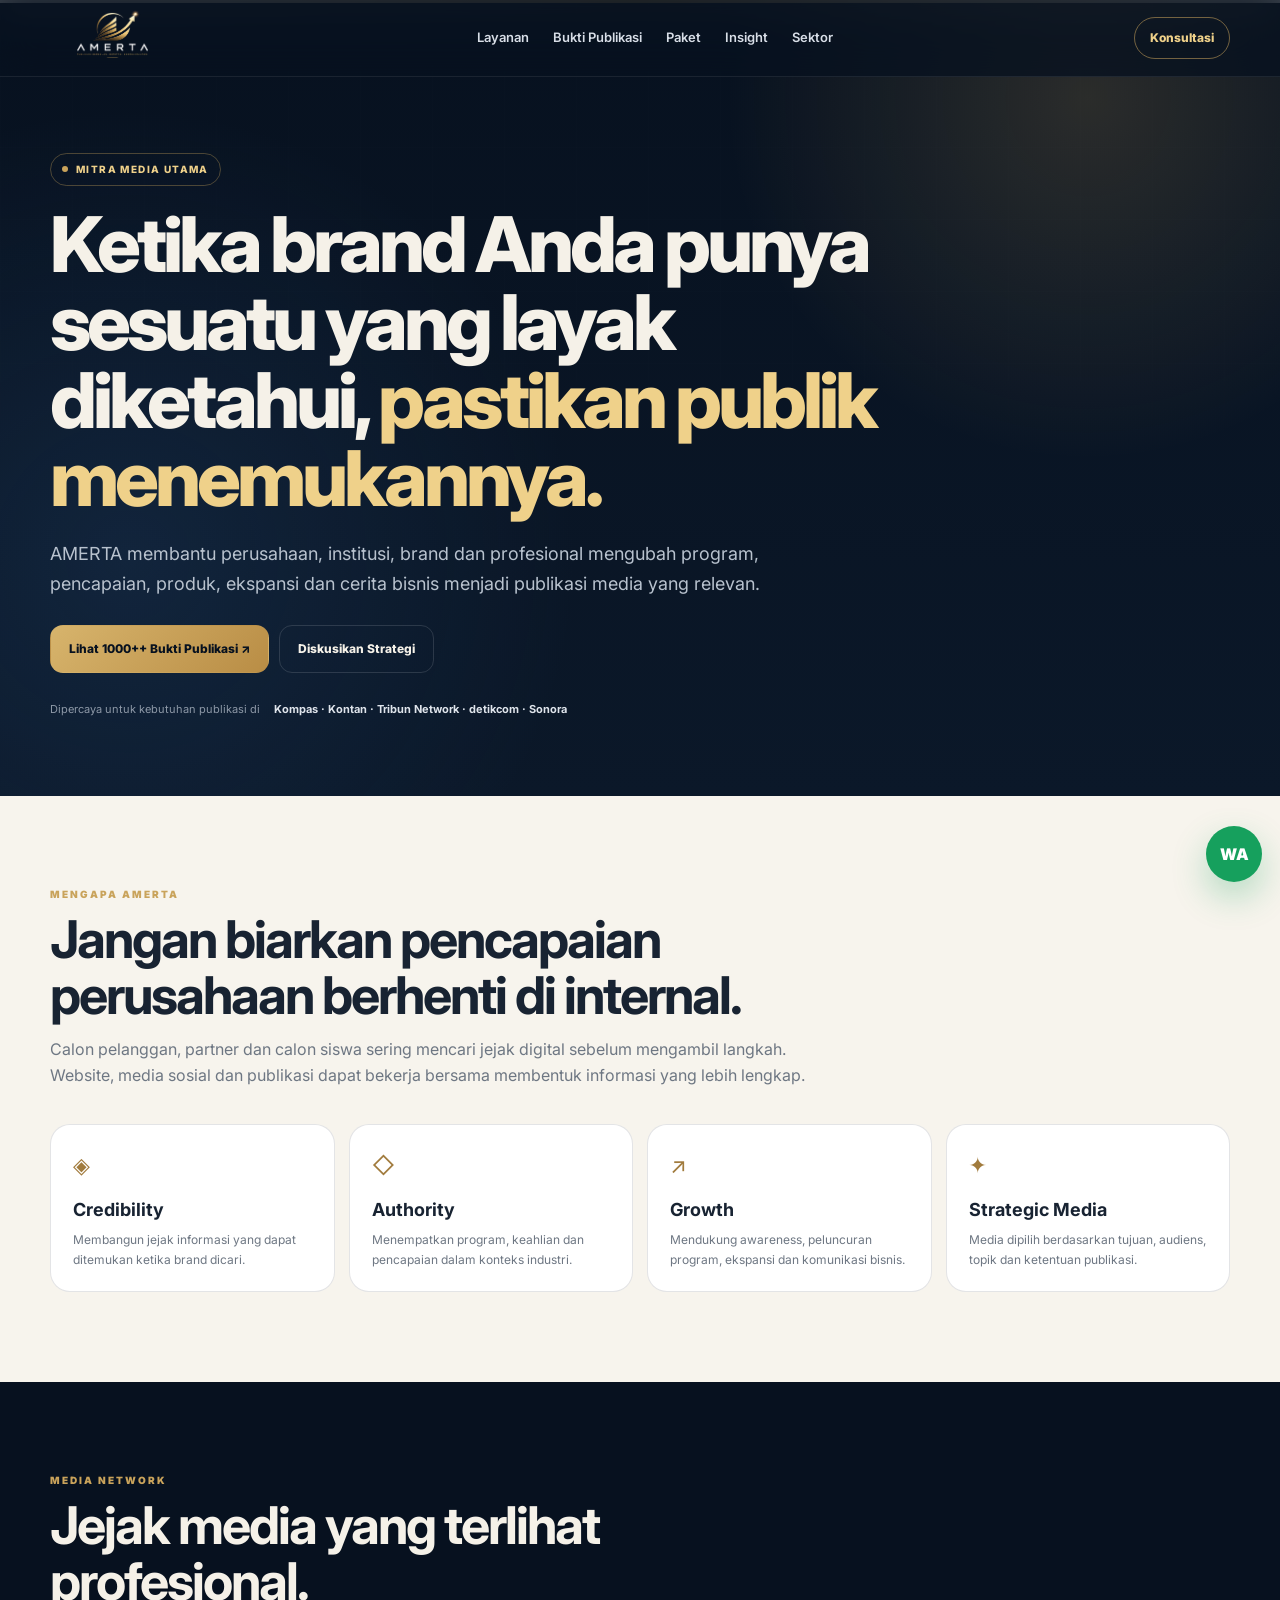
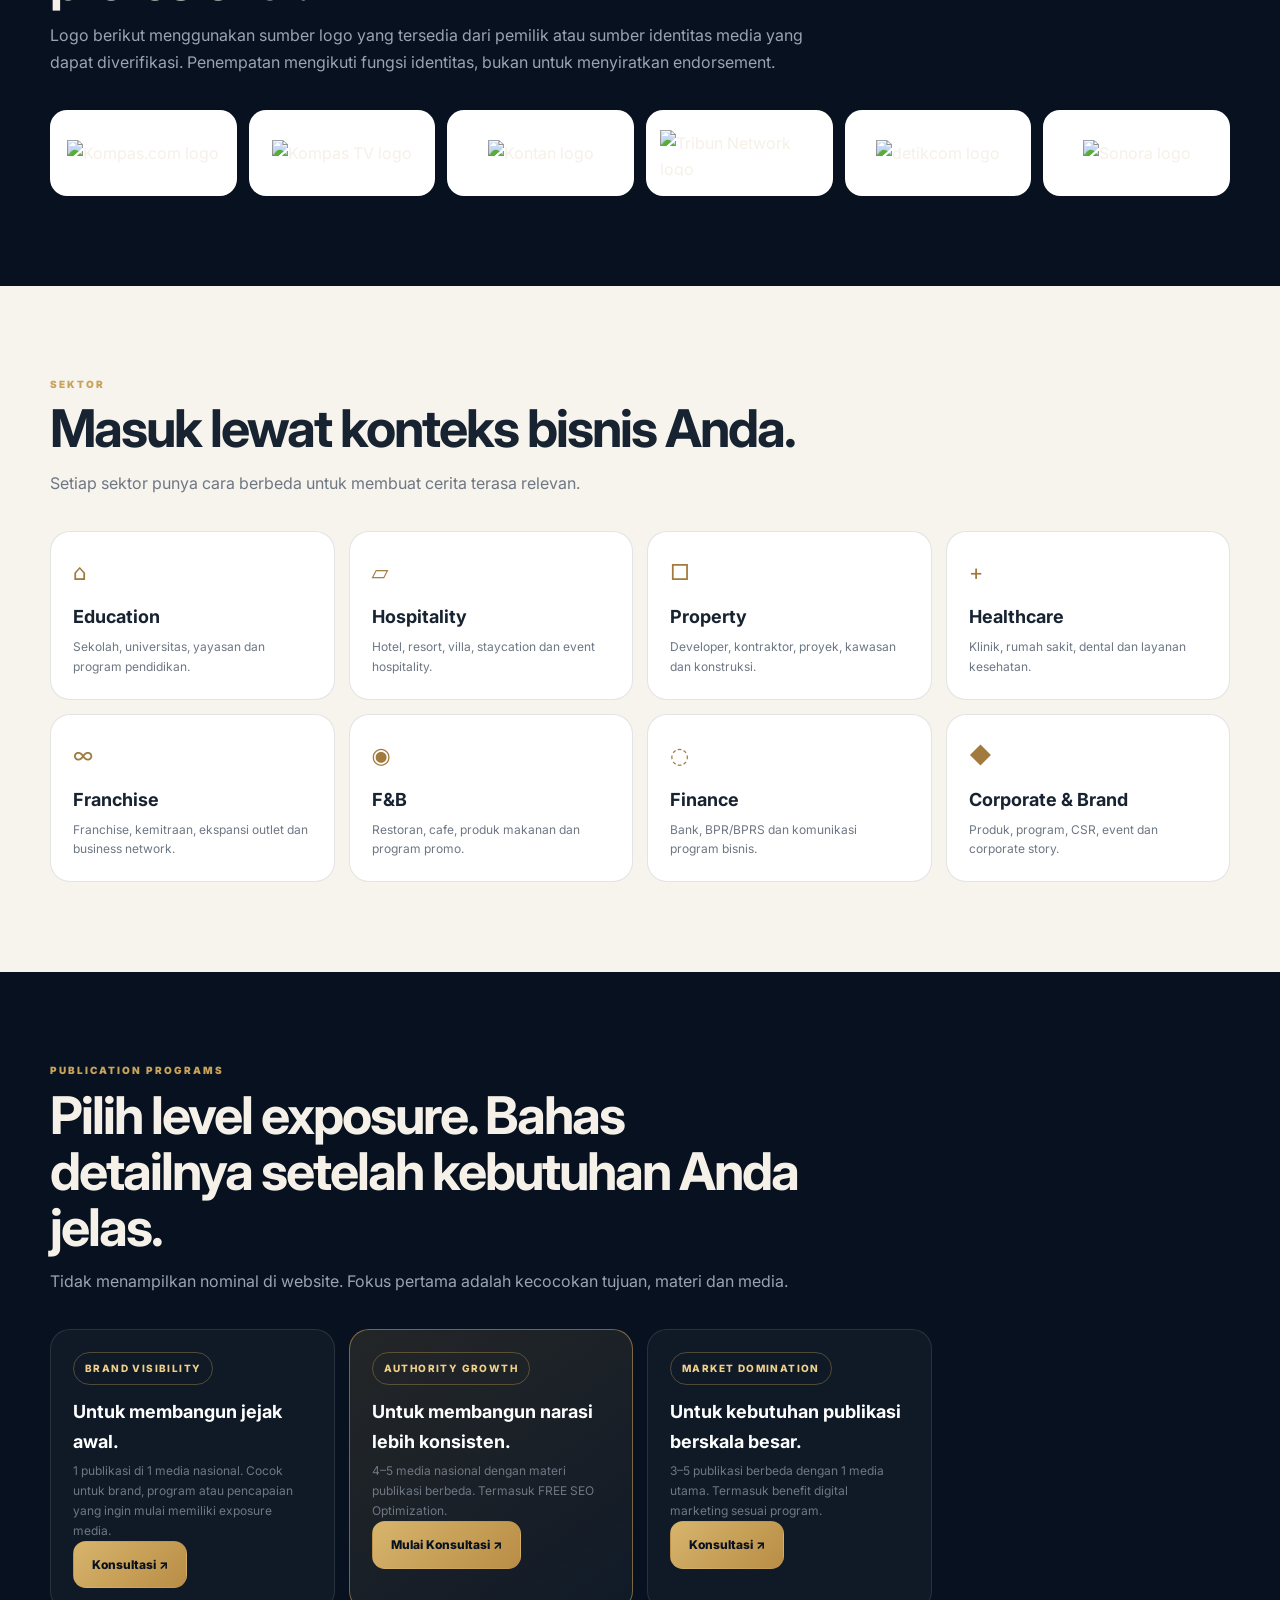
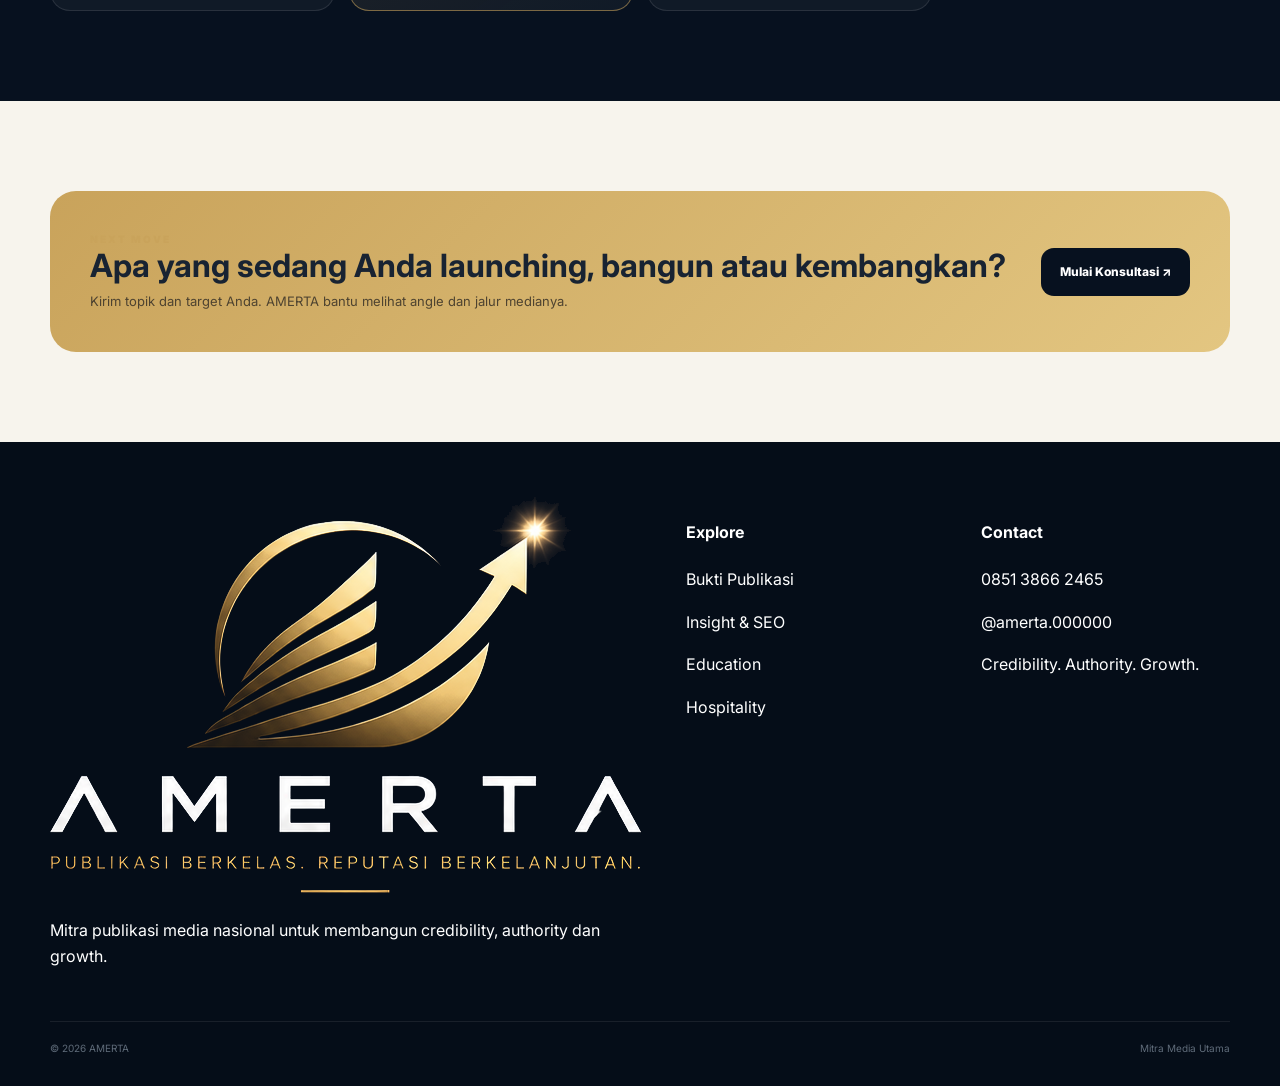
==== commit 7baa82b6: "Update index.html" ====
--- a/index.html
+++ b/index.html
@@ -16,7 +16,7 @@
 <span class="eyebrow">Mitra Media Utama</span>
 <h1>Ketika brand Anda punya sesuatu yang layak diketahui, <span>pastikan publik menemukannya.</span></h1>
 <p>AMERTA membantu perusahaan, institusi, brand dan profesional mengubah program, pencapaian, produk, ekspansi dan cerita bisnis menjadi publikasi media yang relevan.</p>
-<div class="actions"><a class="btn btn-gold" href="/publikasi.html">Lihat 139+ Bukti Publikasi ↗</a><button class="btn btn-outline" data-wa="Halo AMERTA, saya ingin membahas kebutuhan publikasi brand saya.">Diskusikan Strategi</button></div>
+<div class="actions"><a class="btn btn-gold" href="/publikasi.html">Lihat 1000++ Bukti Publikasi ↗</a><button class="btn btn-outline" data-wa="Halo AMERTA, saya ingin membahas kebutuhan publikasi brand saya.">Diskusikan Strategi</button></div>
 <div class="trust">Dipercaya untuk kebutuhan publikasi di <strong>Kompas · Kontan · Tribun Network · detikcom · Sonora</strong></div>
 </div></section>
 
@@ -61,4 +61,4 @@
 </main>
 <a class="wa" href="https://wa.me/6285138662465?text=Halo%20AMERTA%2C%20saya%20ingin%20konsultasi%20publikasi%20media%20nasional." target="_blank" aria-label="WhatsApp">WA</a>
 <footer><div class="container"><div class="footer-grid"><div><img src="/assets/amerta-logo-transparent.png" alt="AMERTA"><p>Mitra publikasi media nasional untuk membangun credibility, authority dan growth.</p></div><div><h4>Explore</h4><p><a href="/publikasi.html">Bukti Publikasi</a></p><p><a href="/insight.html">Insight & SEO</a></p><p><a href="/sektor.html?sector=Education">Education</a></p><p><a href="/sektor.html?sector=Hospitality">Hospitality</a></p></div><div><h4>Contact</h4><p><a href="https://wa.me/6285138662465">0851 3866 2465</a></p><p><a href="https://www.instagram.com/amerta.000000/" target="_blank">@amerta.000000</a></p><p>Credibility. Authority. Growth.</p></div></div><div class="bottom"><span>© 2026 AMERTA</span><span>Mitra Media Utama</span></div></div></footer>
-<script src="/app.js"></script></body></html>+<script src="/app.js"></script></body></html>
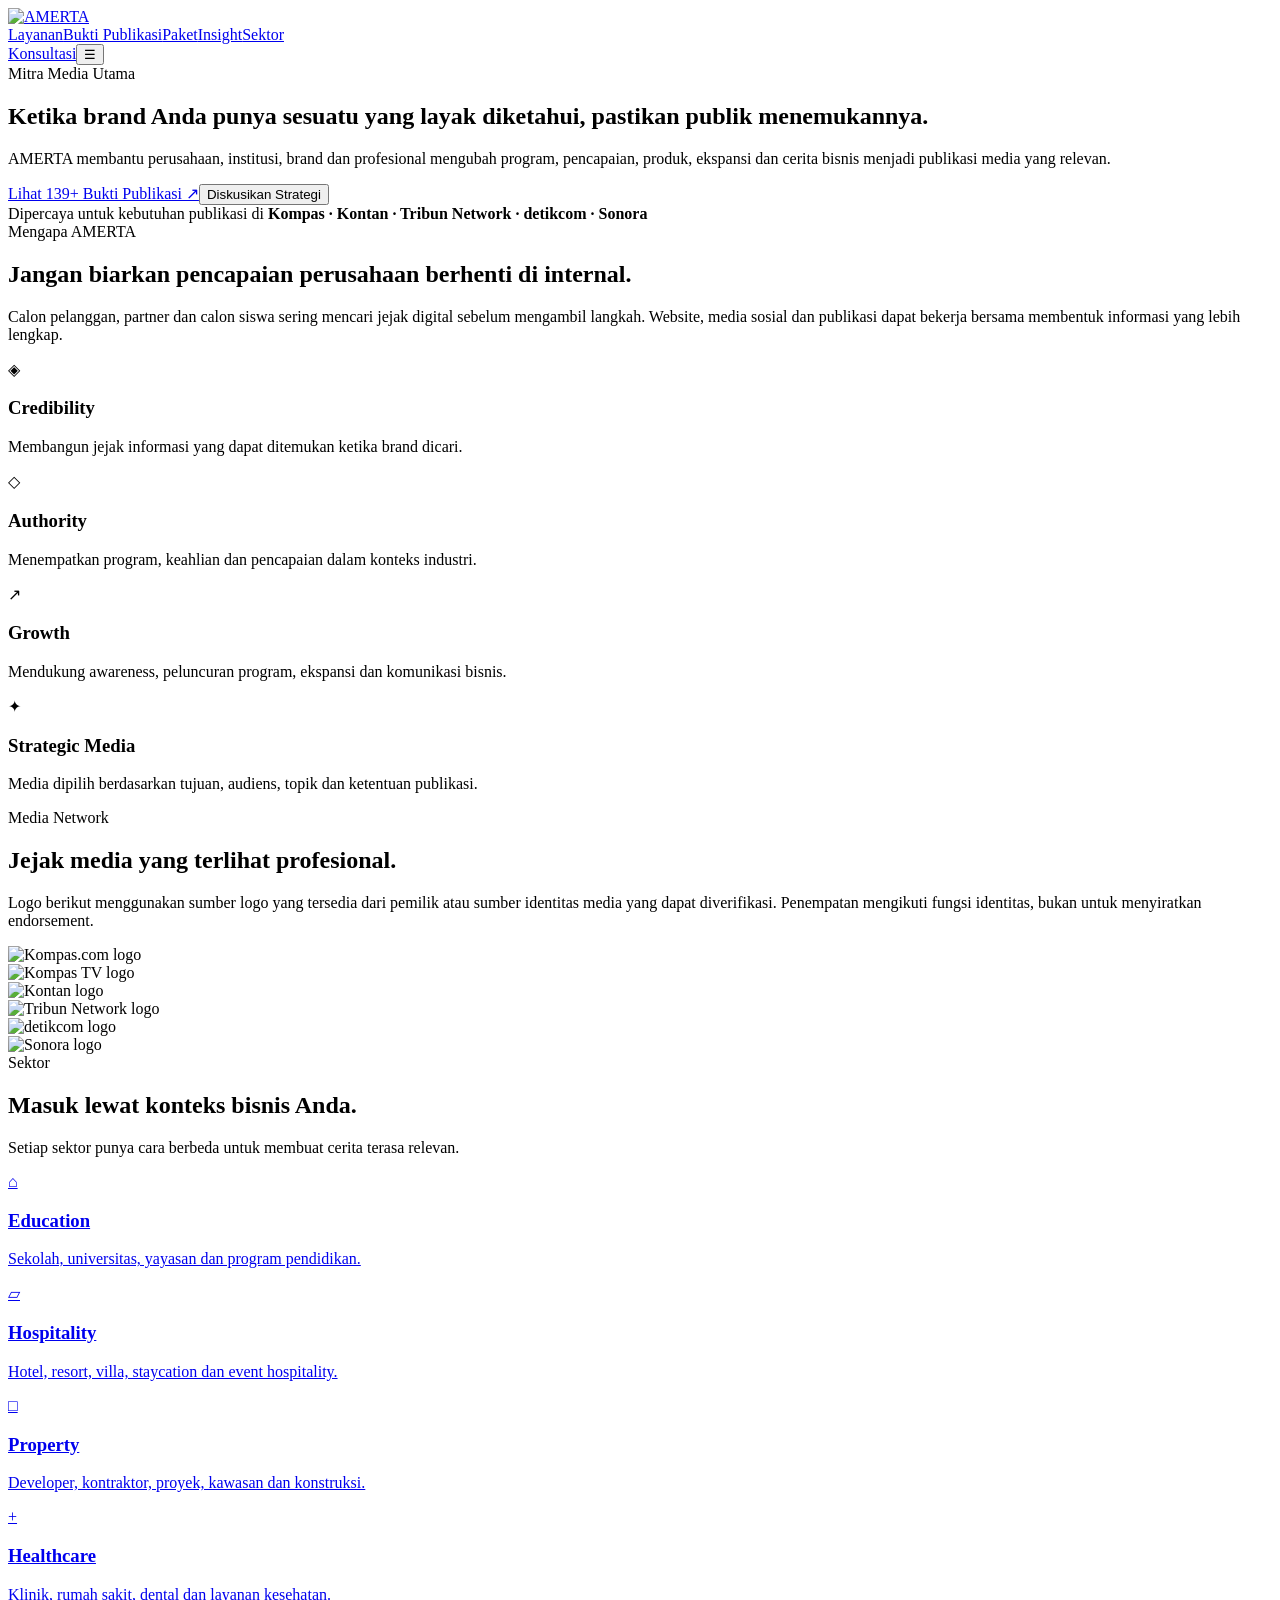
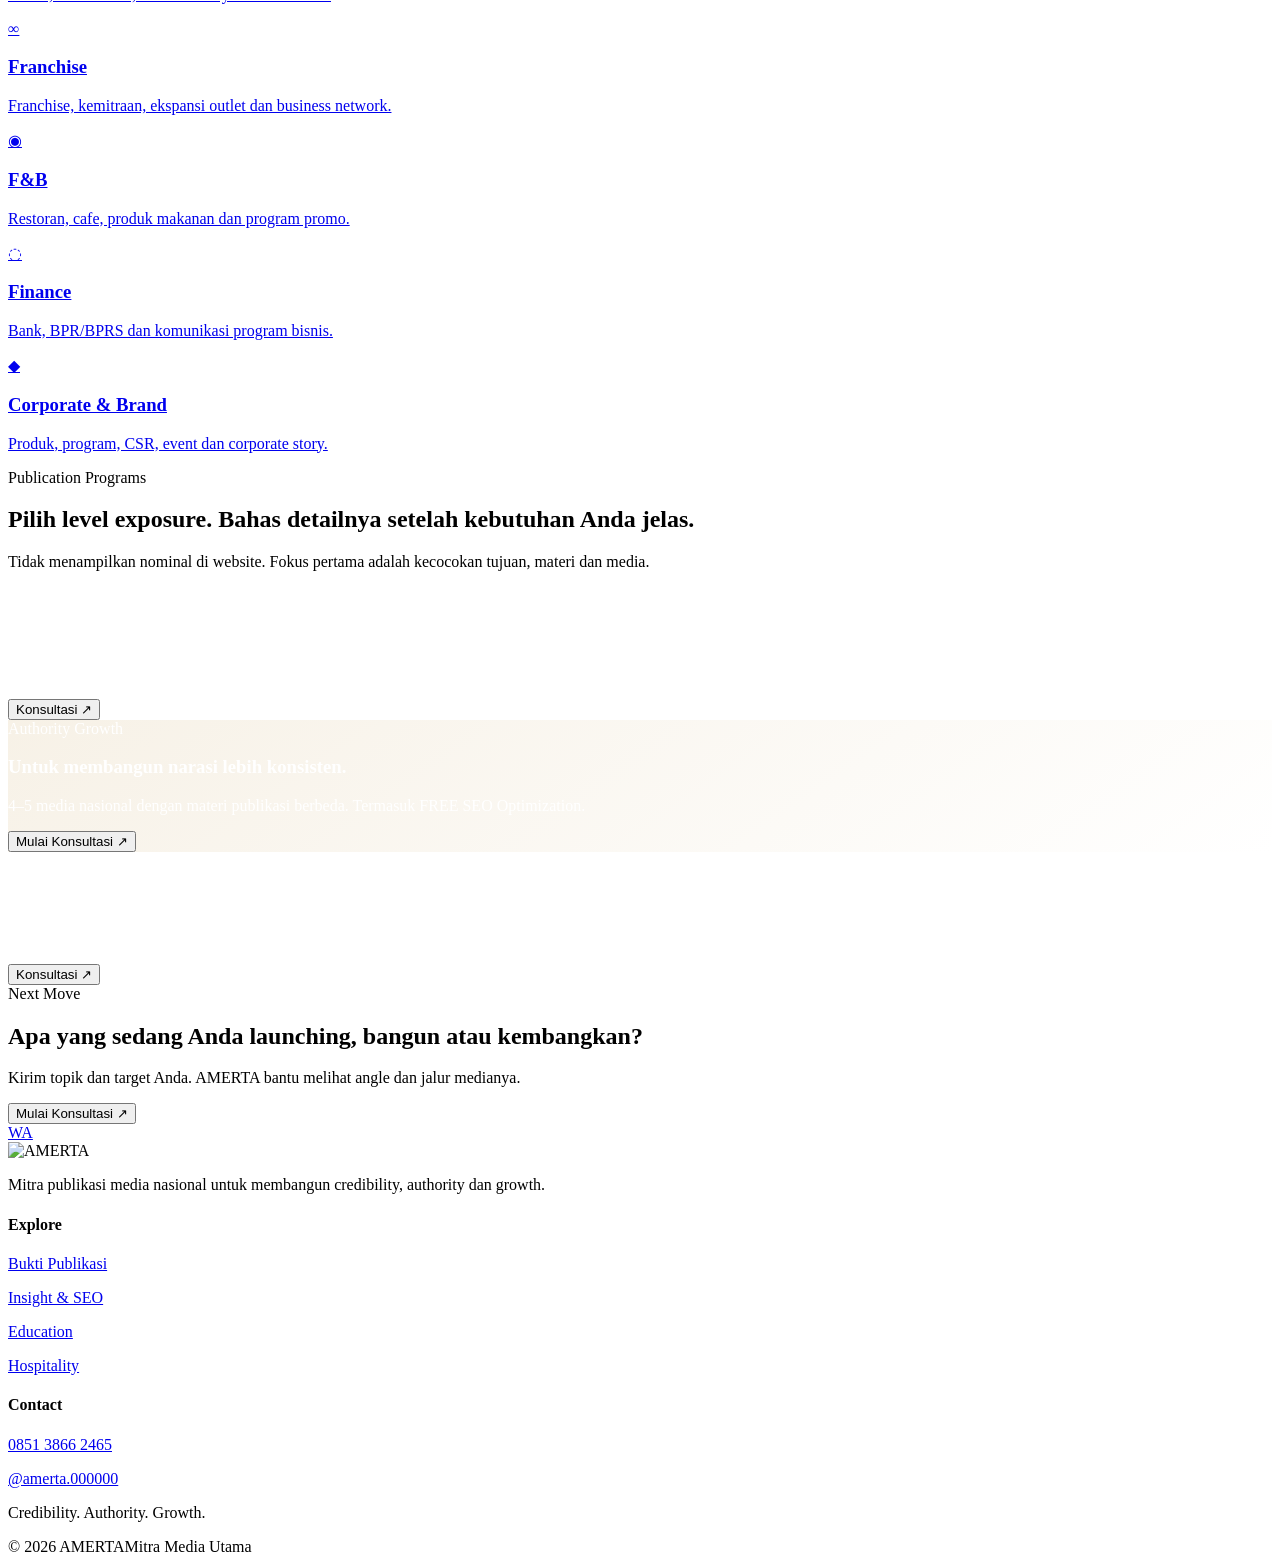
==== commit c96d37b7: "Add files via upload" ====
--- a/index.html
+++ b/index.html
@@ -16,7 +16,7 @@
 <span class="eyebrow">Mitra Media Utama</span>
 <h1>Ketika brand Anda punya sesuatu yang layak diketahui, <span>pastikan publik menemukannya.</span></h1>
 <p>AMERTA membantu perusahaan, institusi, brand dan profesional mengubah program, pencapaian, produk, ekspansi dan cerita bisnis menjadi publikasi media yang relevan.</p>
-<div class="actions"><a class="btn btn-gold" href="/publikasi.html">Lihat 1000++ Bukti Publikasi ↗</a><button class="btn btn-outline" data-wa="Halo AMERTA, saya ingin membahas kebutuhan publikasi brand saya.">Diskusikan Strategi</button></div>
+<div class="actions"><a class="btn btn-gold" href="/publikasi.html">Lihat 139+ Bukti Publikasi ↗</a><button class="btn btn-outline" data-wa="Halo AMERTA, saya ingin membahas kebutuhan publikasi brand saya.">Diskusikan Strategi</button></div>
 <div class="trust">Dipercaya untuk kebutuhan publikasi di <strong>Kompas · Kontan · Tribun Network · detikcom · Sonora</strong></div>
 </div></section>
 
@@ -61,4 +61,4 @@
 </main>
 <a class="wa" href="https://wa.me/6285138662465?text=Halo%20AMERTA%2C%20saya%20ingin%20konsultasi%20publikasi%20media%20nasional." target="_blank" aria-label="WhatsApp">WA</a>
 <footer><div class="container"><div class="footer-grid"><div><img src="/assets/amerta-logo-transparent.png" alt="AMERTA"><p>Mitra publikasi media nasional untuk membangun credibility, authority dan growth.</p></div><div><h4>Explore</h4><p><a href="/publikasi.html">Bukti Publikasi</a></p><p><a href="/insight.html">Insight & SEO</a></p><p><a href="/sektor.html?sector=Education">Education</a></p><p><a href="/sektor.html?sector=Hospitality">Hospitality</a></p></div><div><h4>Contact</h4><p><a href="https://wa.me/6285138662465">0851 3866 2465</a></p><p><a href="https://www.instagram.com/amerta.000000/" target="_blank">@amerta.000000</a></p><p>Credibility. Authority. Growth.</p></div></div><div class="bottom"><span>© 2026 AMERTA</span><span>Mitra Media Utama</span></div></div></footer>
-<script src="/app.js"></script></body></html>
+<script src="/app.js"></script></body></html>
